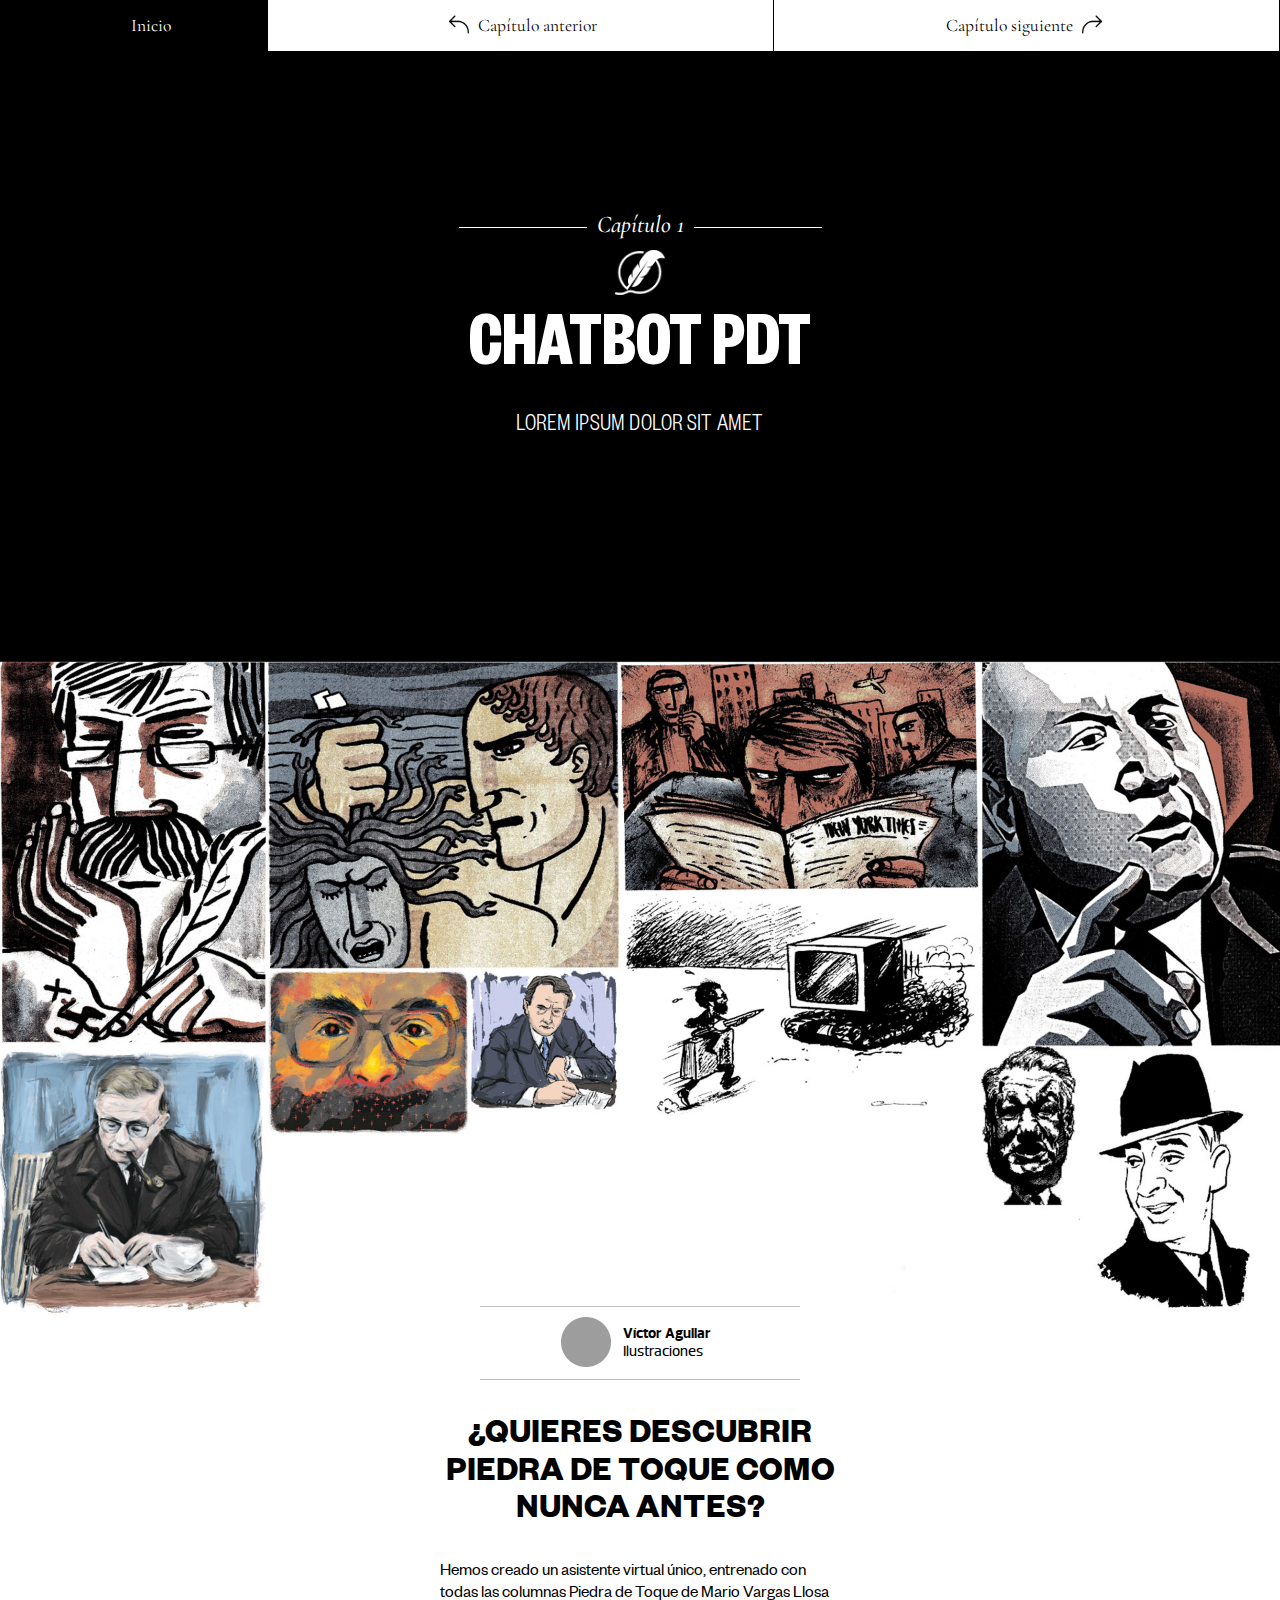
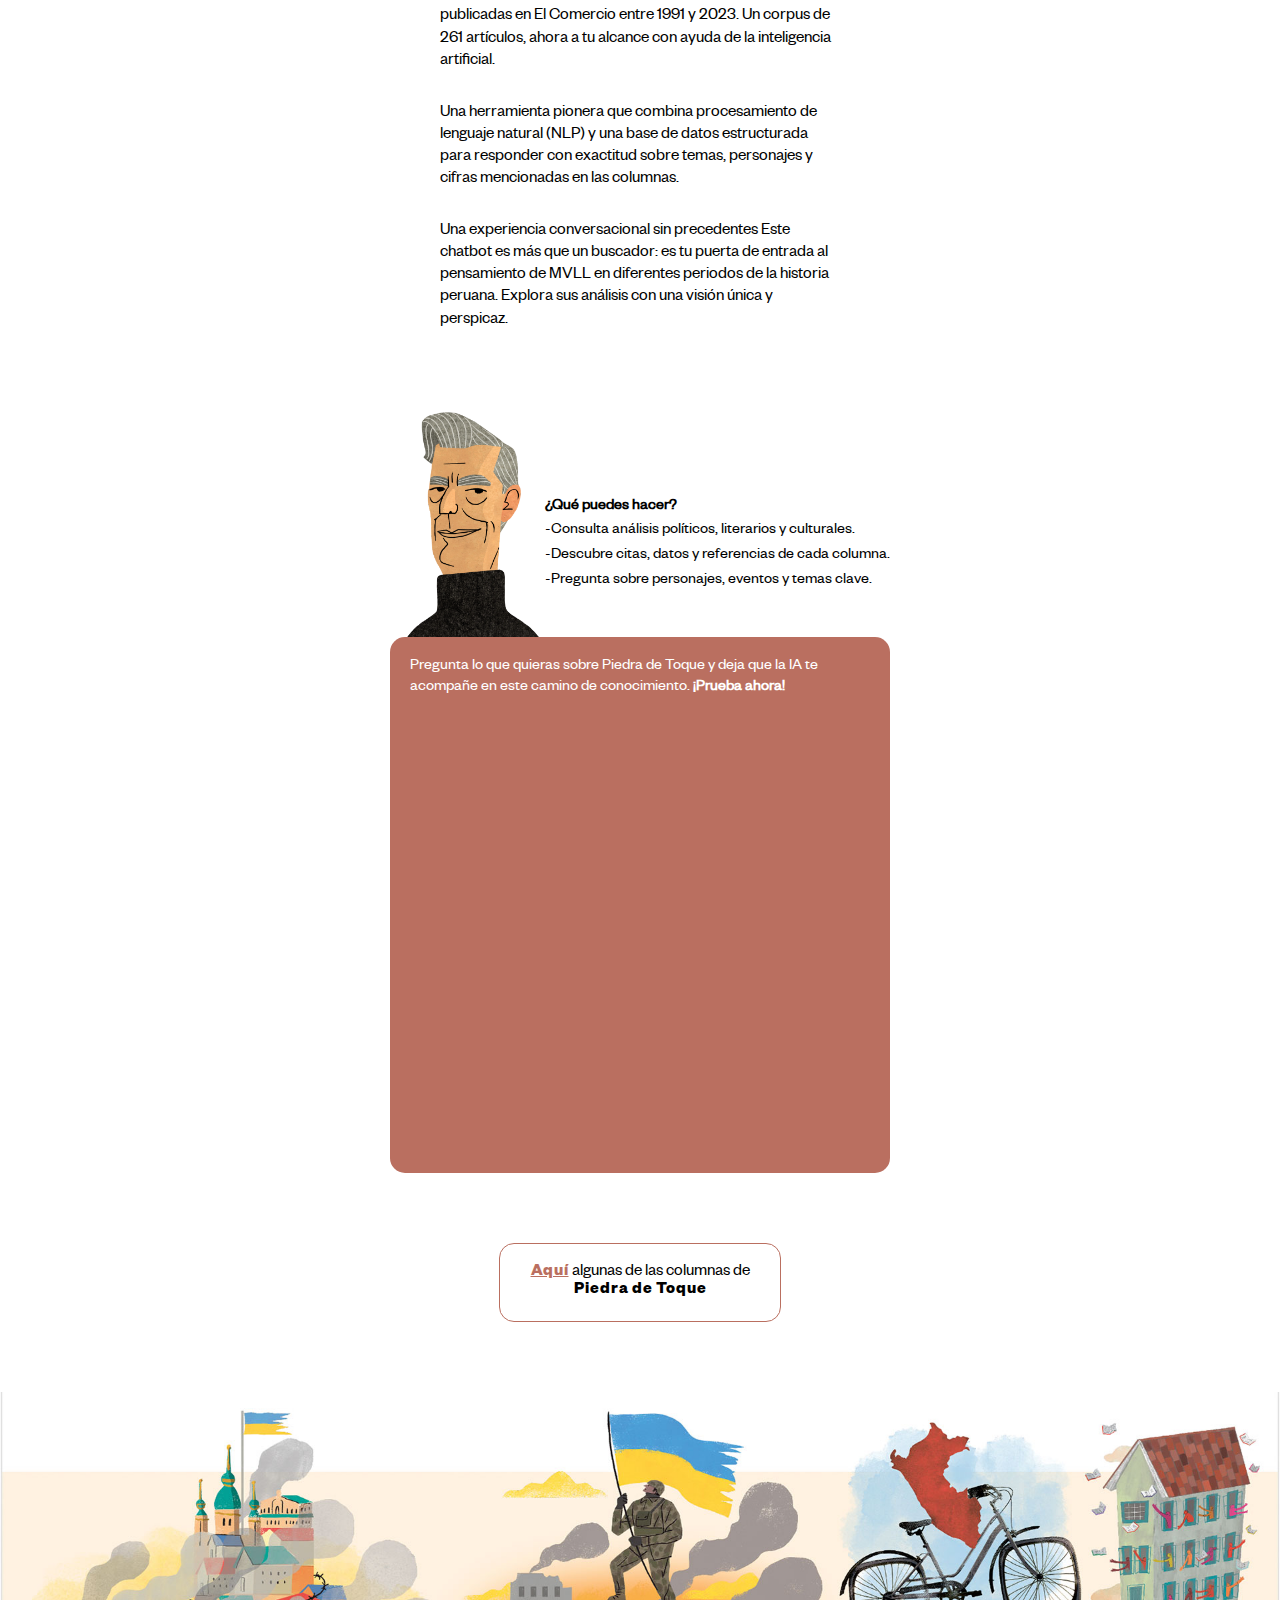
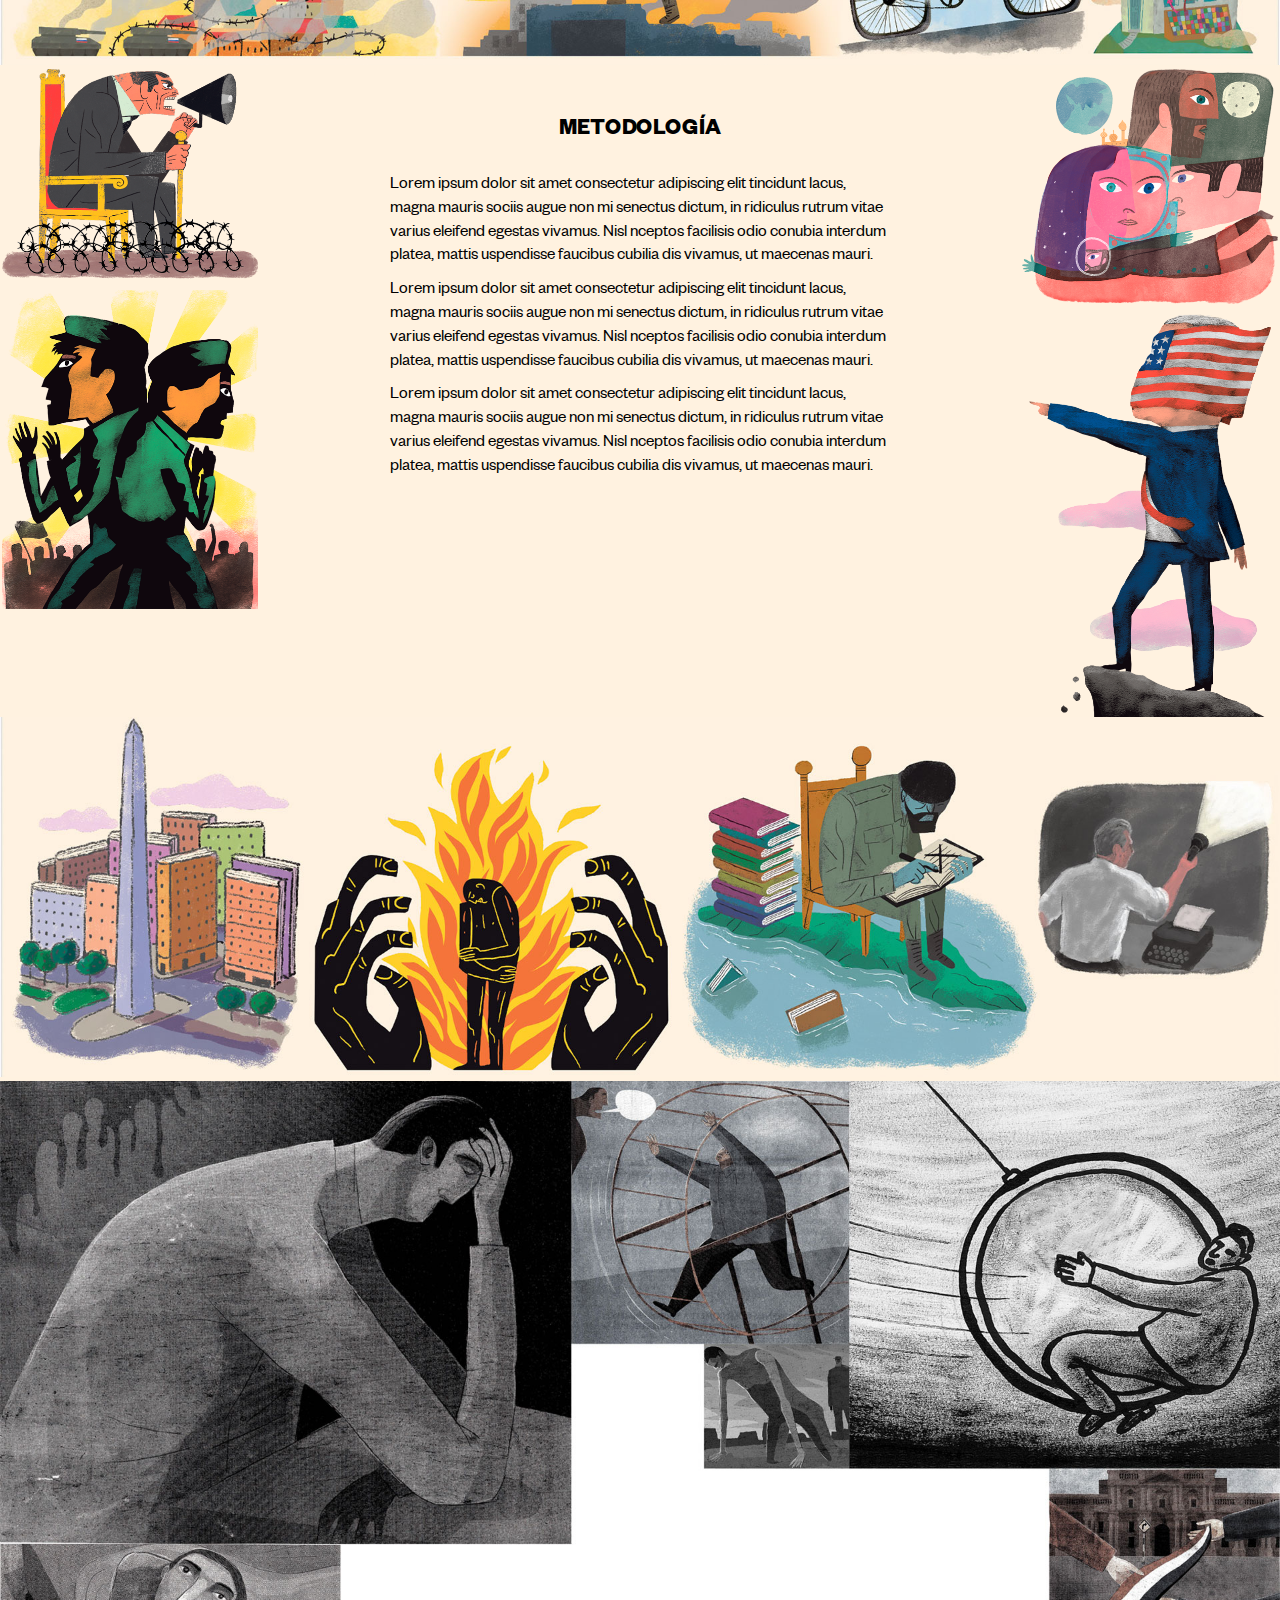
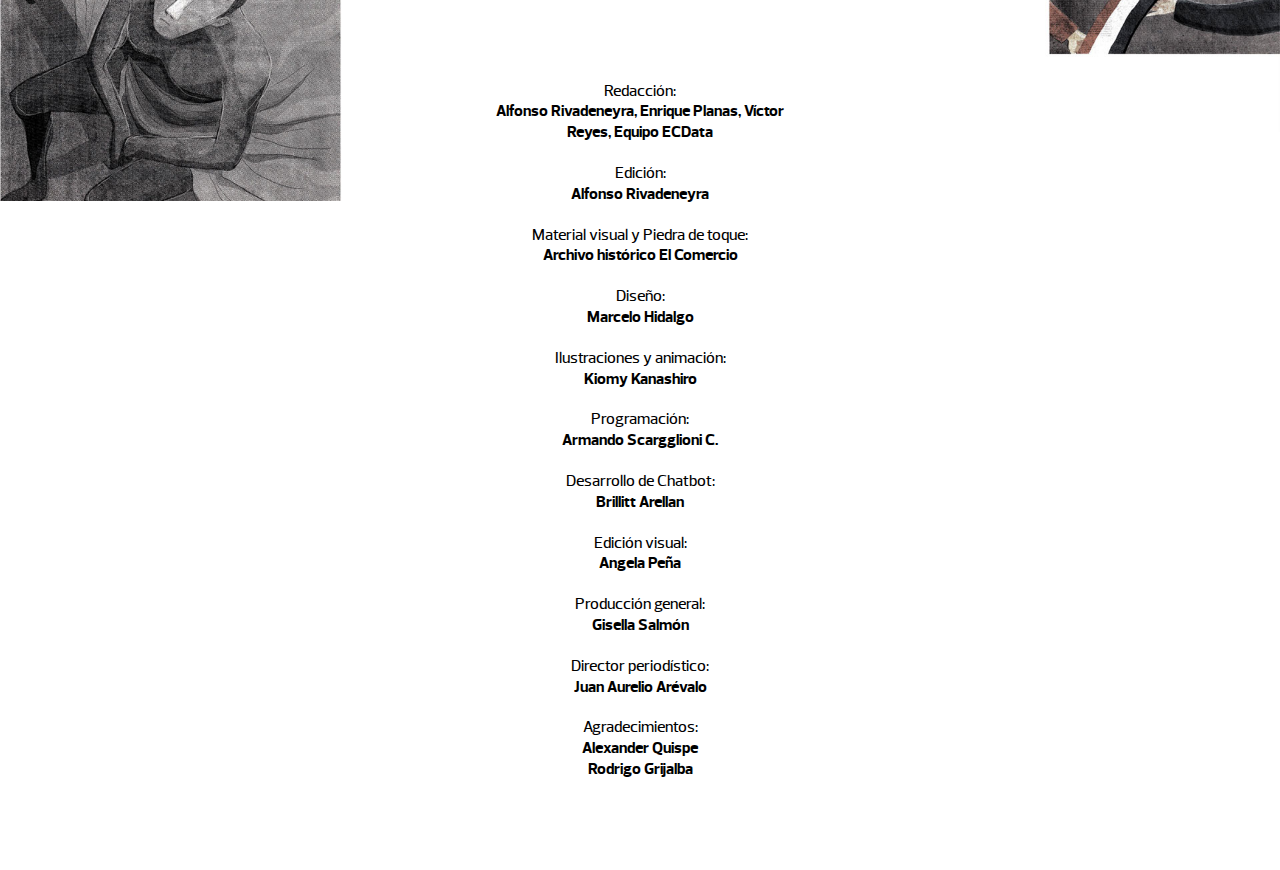
==== capitulo-1/index.html @ ce6e58ba "pdt" ====
<!DOCTYPE html>
<html lang="en">
<head>
    <meta charset="UTF-8">
    <meta name="viewport" content="width=device-width, initial-scale=1.0">
    <title>MVLL</title>

    <link rel="stylesheet" href="../css/style.css?v2">
    <link rel="preconnect" href="https://fonts.googleapis.com">
    <link rel="preconnect" href="https://fonts.gstatic.com" crossorigin>
    <link href="https://fonts.googleapis.com/css2?family=Cormorant+Garamond:ital,wght@0,300;0,400;0,500;0,600;0,700;1,300;1,400;1,500;1,600;1,700&display=swap" rel="stylesheet">

 
</head>
<body id="capitulo">

    <nav class="menu">
        <div class="menu-button inicio">
            <a href="../menu/index.html">
                <img src="../img/flecha-izq.png" alt="" width="100%">
                Inicio
            </a>            
        </div>
        <div class="menu-button capitulo anterior">
            <a href="#">
                <img src="../img/flecha-izq.png" alt="" width="100%">
                Capítulo anterior
            </a>  
        </div>
        <div class="menu-button capitulo siguiente">
            <a href="../capitulo-2/index.html">               
                Capítulo siguiente
                <img src="../img/flecha-der.png" alt="" width="100%">
            </a>
        </div>
    </nav>

    <div class="header-interior header-interior-capitulo-1">
        <h5>Capítulo 1</h5>
        <img src="../img/icon-pdt.png" alt="" width="100%">
        <h1>chatbot pdt</h1>
        <h3>LOREM IPSUM DOLOR SIT AMET</h3>
    </div>

    <div class="box-main-pdt">
        <div class="bg-pdt-1"></div>

        <div class="box-main-autor">
            <span class="separador-autor"></span>
            <div class="box-autor">
                <img src="../img/bg-autor.png" alt="" width="100%">
                <div class="info-autor">
                    <h5>Víctor Aguilar</h5>
                    <h6>Ilustraciones</h6>
                </div>
            </div>
            <span class="separador-autor"></span>
        </div>

        <h4>¿Quieres descubrir piedra de toque como nunca antes?</h4>

        <p class="bajada-pdt">
            Hemos creado un asistente virtual único, entrenado con todas las columnas Piedra de Toque de Mario Vargas Llosa publicadas en El Comercio entre 1991 y 2023. Un corpus de 261 artículos, ahora a tu alcance con ayuda de la inteligencia artificial.
        </p>
        <p class="bajada-pdt">
            Una herramienta pionera que combina procesamiento de lenguaje natural (NLP) y una base de datos estructurada para responder con exactitud sobre temas, personajes y cifras mencionadas en las columnas.
        </p>
        <p class="bajada-pdt">
            Una experiencia conversacional sin precedentes Este chatbot es más que un buscador: es tu puerta de entrada al pensamiento de MVLL en diferentes periodos de la historia peruana. Explora sus análisis con una visión única y perspicaz.
        </p>

        <div class="main-chat">
            <div class="header-chat">
                <img src="../img/bg-header-chat.png" alt="" width="100%">
                <div class="box-indicaciones-chat">
                    <p>¿Qué puedes hacer?</p>
                    <p>-Consulta análisis políticos, literarios y culturales. </p>
                    <p>-Descubre citas, datos y referencias de cada columna. </p>
                    <p>-Pregunta sobre personajes, eventos y temas clave.</p>
                </div>
            </div>
            <div class="body-chat">
                <p>Pregunta lo que quieras sobre Piedra de Toque y deja que la IA te acompañe en este camino de conocimiento. <b>¡Prueba ahora!</b></p>
                <iframe src="https://bri226-chatbot-mvll-streamlit-app-0fft04.streamlit.app//?embed=true" height="450" width="100%"></iframe>
            </div>
        </div>

        <p class="link-columnas">
            <a href="https://elcomercio.pe/opinion/piedra-de-toque/" target="_blank">Aquí</a> algunas de las columnas de <span>Piedra de Toque</span>
        </p>

        <div class="box-metodologia">
            <img src="../img/bg-pdt-2.jpg" alt="" width="100%">
            <img src="../img/bg-pdt-3.png" alt="" width="100%" class="bg-pdt-3">
            <div class="info-metodologia">
                <h5>metodología</h5>
                <p>
                    Lorem ipsum dolor sit amet consectetur adipiscing elit tincidunt lacus, magna mauris sociis augue non mi senectus dictum, in ridiculus rutrum vitae varius eleifend egestas vivamus. Nisl nceptos facilisis odio conubia interdum platea, mattis uspendisse faucibus cubilia dis vivamus, ut maecenas mauri. 
                </p>
                <p>
                    Lorem ipsum dolor sit amet consectetur adipiscing elit tincidunt lacus, magna mauris sociis augue non mi senectus dictum, in ridiculus rutrum vitae varius eleifend egestas vivamus. Nisl nceptos facilisis odio conubia interdum platea, mattis uspendisse faucibus cubilia dis vivamus, ut maecenas mauri.
                </p>
                <p>
                    Lorem ipsum dolor sit amet consectetur adipiscing elit tincidunt lacus, magna mauris sociis augue non mi senectus dictum, in ridiculus rutrum vitae varius eleifend egestas vivamus. Nisl nceptos facilisis odio conubia interdum platea, mattis uspendisse faucibus cubilia dis vivamus, ut maecenas mauri.
                </p>
            </div>
            <img src="../img/bg-pdt-4.png" alt="" width="100%" class="bg-pdt-4">
            <img src="../img/bg-pdt-5.jpg" alt="" width="100%">
        </div>
        <img src="../img/bg-pdt-6.jpg" alt="" width="100%">

    </div>

    <div class="box-footer footer-pdt">
        <img src="https://nuevasnarrativasec.github.io/edificio-comercio-centenario/img/logo-comercio.png" alt="" width="100%">
        <ul>
            <li>
                <p>
                    <span>Redacción:</span>
                    Alfonso Rivadeneyra, Enrique Planas, Víctor Reyes, Equipo ECData
                </p>
            </li>
            <li>
                <p>
                    <span>Edición:</span>
                    Alfonso Rivadeneyra
                </p>
            </li>
            <li>
                <p>
                    <span>Material visual y Piedra de toque:</span>
                    Archivo histórico El Comercio
                </p>
            </li>
            <li>
                <p>
                    <span>Diseño:</span>
                    Marcelo Hidalgo
                </p>
            </li>
            <li>
                <p>
                    <span>Ilustraciones y animación:</span>
                    Kiomy Kanashiro
                </p>
            </li>
            <li>
                <p>
                    <span>Programación:</span>
                    Armando Scargglioni C.
                </p>
            </li>
            <li>
                <p>
                    <span>Desarrollo de Chatbot:</span>
                    Brillitt Arellan
                </p>
            </li>
            <li>
                <p>
                    <span>Edición visual:</span>
                    Angela Peña
                </p>
            </li>
            <li>
                <p>
                    <span>Producción general:</span>
                    Gisella Salmón
                </p>
            </li>
            <li>
                <p>
                    <span>Director periodístico:</span>
                    Juan Aurelio Arévalo
                </p>
            </li>
            <li>
                <p>
                    <span>Agradecimientos:</span>
                    Alexander Quispe
                    <br>
                    Rodrigo Grijalba
                </p>
            </li>
        </ul>
    </div>

    <!--
    <div class="main-timeline">
        <div class="timeline">
            <ul>
                <li>
                    <div class="right_content">
                        <h2>1956</h2>
                        <img src="../img/bg-timeline.jpg" alt="" width="100%">
                        <h3>Nombre del artículo publicado</h3>
                        <p>
                            Lorem ipsum dolor sit amet, consectetur adipiscing elit, sed do eiusmod tempor incididunt ut labore et dolore magna aliqua. Ut enim ad minim veniam, quis nostrud exercitation ullamco laboris nisi ut aliquip ex ea commodo consequat. Duis aute irure dolor in reprehenderit in voluptate velit esse cillum dolore eu fugiat nulla pariatur. Excepteur sint occaecat cupidatat non proident, sunt in culpa qui officia deserunt mollit anim id est laborum.
                        </p>
                    </div>
                </li>
                <li>
                    <div class="right_content">
                        <h2>1956</h2>
                        <img src="../img/bg-timeline.jpg" alt="" width="100%">
                        <h3>Nombre del artículo publicado</h3>
                        <p>
                            Lorem ipsum dolor sit amet, consectetur adipiscing elit, sed do eiusmod tempor incididunt ut labore et dolore magna aliqua. Ut enim ad minim veniam, quis nostrud exercitation ullamco laboris nisi ut aliquip ex ea commodo consequat. Duis aute irure dolor in reprehenderit in voluptate velit esse cillum dolore eu fugiat nulla pariatur. Excepteur sint occaecat cupidatat non proident, sunt in culpa qui officia deserunt mollit anim id est laborum.
                        </p>
                    </div>
                </li>
                <li>
                    <div class="right_content">
                        <h2>1956</h2>
                        <img src="../img/bg-timeline.jpg" alt="" width="100%">
                        <h3>Nombre del artículo publicado</h3>
                        <p>
                            Lorem ipsum dolor sit amet, consectetur adipiscing elit, sed do eiusmod tempor incididunt ut labore et dolore magna aliqua. Ut enim ad minim veniam, quis nostrud exercitation ullamco laboris nisi ut aliquip ex ea commodo consequat. Duis aute irure dolor in reprehenderit in voluptate velit esse cillum dolore eu fugiat nulla pariatur. Excepteur sint occaecat cupidatat non proident, sunt in culpa qui officia deserunt mollit anim id est laborum.
                        </p>
                    </div>
                </li>
                <li>
                    <div class="right_content">
                        <h2>1956</h2>
                        <img src="../img/bg-timeline.jpg" alt="" width="100%">
                        <h3>Nombre del artículo publicado</h3>
                        <p>
                            Lorem ipsum dolor sit amet, consectetur adipiscing elit, sed do eiusmod tempor incididunt ut labore et dolore magna aliqua. Ut enim ad minim veniam, quis nostrud exercitation ullamco laboris nisi ut aliquip ex ea commodo consequat. Duis aute irure dolor in reprehenderit in voluptate velit esse cillum dolore eu fugiat nulla pariatur. Excepteur sint occaecat cupidatat non proident, sunt in culpa qui officia deserunt mollit anim id est laborum.
                        </p>
                    </div>
                </li>
                <li>
                    <div class="right_content">
                        <h2>1956</h2>
                        <img src="../img/bg-timeline.jpg" alt="" width="100%">
                        <h3>Nombre del artículo publicado</h3>
                        <p>
                            Lorem ipsum dolor sit amet, consectetur adipiscing elit, sed do eiusmod tempor incididunt ut labore et dolore magna aliqua. Ut enim ad minim veniam, quis nostrud exercitation ullamco laboris nisi ut aliquip ex ea commodo consequat. Duis aute irure dolor in reprehenderit in voluptate velit esse cillum dolore eu fugiat nulla pariatur. Excepteur sint occaecat cupidatat non proident, sunt in culpa qui officia deserunt mollit anim id est laborum.
                        </p>
                    </div>
                </li>
                <li>
                    <div class="right_content">
                        <h2>1956</h2>
                        <img src="../img/bg-timeline.jpg" alt="" width="100%">
                        <h3>Nombre del artículo publicado</h3>
                        <p>
                            Lorem ipsum dolor sit amet, consectetur adipiscing elit, sed do eiusmod tempor incididunt ut labore et dolore magna aliqua. Ut enim ad minim veniam, quis nostrud exercitation ullamco laboris nisi ut aliquip ex ea commodo consequat. Duis aute irure dolor in reprehenderit in voluptate velit esse cillum dolore eu fugiat nulla pariatur. Excepteur sint occaecat cupidatat non proident, sunt in culpa qui officia deserunt mollit anim id est laborum.
                        </p>
                    </div>
                </li> 
              <div style="clear:both;"></div>
            </ul>
        </div>
    </div>
    -->

    <script>        
        document.querySelector('.inicio').addEventListener('click', function() {            
            document.getElementById('menu').classList.remove('height');
            
            document.getElementById('main-content').classList.remove('fade-out-home');
            
            const mainIndicacion = document.querySelector('.main-indicacion');
            if (mainIndicacion) {
                mainIndicacion.style.display = 'none';
            }
        });
    </script>

</body>
</html>
---- css/style.css ----
@font-face {
    font-family: 'founders_groteskregular';
    src: url('../fonts/foundersgrotesk-regular-webfont.woff2') format('woff2'),
         url('../fonts/foundersgrotesk-regular-webfont.woff') format('woff');
}
@font-face {
    font-family: 'founders_groteskmedium';
    src: url('../fonts/foundersgrotesk-medium-webfont.woff2') format('woff2'),
         url('../fonts/foundersgrotesk-medium-webfont.woff') format('woff');
}
@font-face {
    font-family: 'Founders Grotesk';
    src: url('../fonts/FoundersGrotesk-Bold.woff2') format('woff2'),
        url('../fonts/FoundersGrotesk-Bold.woff') format('woff');
    font-weight: bold;
    font-style: normal;
    font-display: swap;
}
@font-face {
    font-family: 'Founders Grotesk X-Condensed';
    src: url('../fonts/FoundersGroteskXCond-Bold.woff2') format('woff2'),
         url('../fonts/FoundersGroteskXCond-Bold.woff') format('woff');
    font-weight: bold;            
}
@font-face {
    font-family: 'Founders Grotesk Condensed';
    src: url('../fonts/FoundersGroteskCond-Lt.woff2') format('woff2'),
        url('../fonts/FoundersGroteskCond-Lt.woff') format('woff');
    font-weight: 300;
}

@font-face {
    font-family: 'prelomedium';
    src: url('../fonts/Prelo-Medium-webfont.woff2') format('woff2'),
         url('../fonts/Prelo-Medium-webfont.woff') format('woff');
}

@font-face {
    font-family: 'prelobold'; 
    src: url('../fonts/Prelo-Bold-webfont.woff2') format('woff2'),
         url('../fonts/Prelo-Bold-webfont.woff') format('woff');
}

.clear{
    clear: both;
}

body, html {    
    margin: 0;
    padding: 0;    
    /* height: 400vh; */
    font-style: normal;
    font-display: swap;
    -webkit-font-smoothing:antialiased;
    -moz-osx-font-smoothing: grayscale;
}
    #intro{
        background-color: #000;
    }
    #menu{
        overflow-x: hidden;
        height: 400vh; 
    }
    #capitulo{
        height: auto;
        /*overflow-y: hidden;*/
    }
.main-intro{
    /*height: 100%;*/
    opacity: 1;     
    z-index: 1000;
    transition: opacity 1s ease-out;
}
    .box-pantalla-inicio{
        background: #000;
        background-size: cover;
        height: 100vh;       
        position: relative;              
        width: 100%;  
    }
        .box-pantalla-inicio h1{
            color: #fff;
            font: 90px / 1.2 'Founders Grotesk X-Condensed';
            left: 50%;
            text-align: center;
            text-transform: uppercase;
            transform: translate(-50%, -50%);                
            position: absolute;
            top: 50%;
        }
            .box-pantalla-inicio h1 span{
                display: block;
                font-family: "Cormorant Garamond", serif;
                font-size: 35px;
                font-style: italic;
                font-weight: 500;
                text-transform: none;
            }
        .box-pantalla-inicio img{
            bottom: 20px;
            cursor: pointer;
            left: 50%;
            margin-left: -50px;
            max-width: 70px;
            position: absolute;
        }
    .box-texto-intro{

    }
        .box-texto-intro p{
            color: #fff;
            font: 24px / 1.5 "Cormorant Garamond", serif;
            font-weight: 400;
            font-style: italic;
            margin: 0 auto 40px;
            max-width: 460px;      
        }
        .box-texto-intro a {
            background-color: #fff;
            border: 1px solid #fff;
            border-radius: 5px;
            box-sizing: border-box;
            color: #000;
            display: block;
            font: 24px / 1.4 'Founders Grotesk X-Condensed';
            letter-spacing: 0.5px;
            margin: 60px auto 40px;
            max-width: 250px;
            padding: 10px 20px 0 20px;
            text-align: center;
            text-decoration: none;
            text-transform: uppercase;
        }
        .box-texto-intro p.capitular::first-letter,
        p.interior-capitular::first-letter {
            font-size: 125px;
            float: left;
            line-height: 105px;
            margin-right: 0.1em;
        }
            p.interior-capitular::first-letter{
                font-size: 71px;                
                line-height: 70px;
            }

#spiral-container {
    width: 100%;
    height: 100vh;
    position: fixed;
    top: 0;
    left: 0;
}
    .image-title {
        position: fixed;
        top: 80%;
        left: 50%;
        transform: translateX(-50%);
        font-size: 24px;
        font-family: Arial, sans-serif;
        color: #000;
        opacity: 0;
        transition: opacity 0.3s ease;
    }
    .fixed-image {
        position: fixed;
        top: 30%;
        left: 50%;
        transform: translate(-50%, -50%);
        width: 300px;
        height: 300px;
        background-image: url('./img/bg-centro.png');
        background-size: cover;
        z-index: 1; 
    }

.main-indicacion{
    background-color: rgba(255, 255, 255, 0.9);
    height: 100%;
    opacity: 1;            
    position: fixed;
    width: 100%;
    z-index: 10;
    transition: opacity 1s ease;
}
    .box-ctn-indicacion{
        left: 50%;
        position: absolute;
        transform: translate(-50%, -50%);
        top: 50%;
    }
        .box-ctn-indicacion img{
            display: block;
            margin: 0 auto;
            max-width: 20px;
        }
        .box-ctn-indicacion p{
            color: rgb(59, 59, 59);
            font: 17px/1.2 arial;
            margin: 10px auto;
            max-width: 200px;
            text-align: center;
        }
    .main-indicacion.fade-out {
        opacity: 0;
        pointer-events: none; 
    }
#indicacion-desktop{
    display: block;
}
#indicacion-movil{
    display: none;
}
    #indicacion-movil img{
        max-width: 30px;
    }
#image-title {
    opacity: 0; 
    transition: opacity 0.5s ease;             
}

.box-titular-interior{
    position: fixed;
    top: 10px;
    width: 100%;
    z-index: 10;
}
    .box-titular-interior h4{
        color: #000;
        font: 40px / 0.7 'Founders Grotesk X-Condensed';
        letter-spacing: 1px;
        margin: 0 auto;
        text-align: center;
        text-transform: uppercase;
    }
    .box-titular-interior h4 span {
            display: block;
            font-family: "Cormorant Garamond", serif;
            font-size: 27px;
            font-style: italic;
            font-weight: 500;
            letter-spacing: -1px;
            line-height: 50px;
            text-transform: none;
        }

.menu {
    background-color: #333;
    display: flex;
    position: relative;
    width: 100%;    
    z-index: 10;
}      
    .menu-button {
        color: white;
        cursor: pointer;
        font-size: 1em;
        padding: 15px;        
        text-align: center;        
        
        transition: background-color 0.3s;
    }      
        .menu-button a{
            font: 1.1rem/1.2 "Cormorant Garamond", serif;
            text-decoration: none;
        }  
            .menu-button a img{
                display: inline-block;
                margin: 0 5px;
                max-width: 20px;
                vertical-align: top;
            }
        .inicio {
            background-color: #000;
            flex: 1;            
        }
            .inicio a{
                color: #fff;
            }
        .capitulo {
            background-color: #fff;
            border-right: 1px solid #000;
            color: #000;
            flex: 2;            
        }  
            .capitulo a{
                color: #000;
            }
            .menu-button:hover {
                /*background-color: #000;*/
                color: #fff;
            }
.header-interior{
    background-color: #000;
    color: #fff;
    padding: 40px 0 60px;
    text-align: center;
}
    .header-interior-capitulo-1{
        background-color: #000;
        height: 50vh;
    }
        .header-interior-capitulo-1{
            padding-bottom: 0;
            padding-top: 160px;    
        }
    .header-interior-capitulo-2{
        background-color: #C79421;
    }
    .header-interior-capitulo-3{
        background-color: #98612B;
    }
    .header-interior-capitulo-4{
        background-color: #98832B;
    }
    .header-interior-capitulo-5{
        background-color: #98402B;
    }
        .header-interior-capitulo-2 p{
            color: #000;
        }
    .header-interior-capitulo-7{
        background-color: #34725F;
        height: 50vh;
    }
        .header-interior-capitulo-7.header-interior h1{
            padding-top: 100px;
        }
    .header-interior-capitulo-8{
        height: 50vh;
        overflow: hidden;
        position: relative;
    }
        #capitulo .header-interior-capitulo-8 h1{
            max-width: 420px;
            position: relative;
            z-index: 2;
        }
        #capitulo .header-interior-capitulo-8 h3{
            max-width: 550px;
            position: relative;
            z-index: 2;
        }
        #capitulo .header-interior-capitulo-8 h5{
            z-index: 2;
        }
        .header-interior-capitulo-8 img{
            display: block;
            margin: 80px auto 0;
            max-width: 70px;
            position: relative;
            z-index: 2;
        }
        #videoBG{            
            height: 100%;
            left: 0;
            object-fit: cover;
            object-position: top;
            position: absolute;
            top: 0;
            width: 100vw;
            
        }
    .header-interior-capitulo-9{
        background-color: #613472;
        height: 50vh;
    }
        #capitulo .header-interior-capitulo-9 h1{
            margin-top: 100px;
            max-width: 500px;
        }
    .header-interior h3{
        font: 1.5rem/1.2 'Founders Grotesk Condensed';
        max-width: 450px;
        text-align: center;
        margin: 0 auto;
    }
    .header-interior h5{
        font: 1.5rem/1.2 "Cormorant Garamond", serif;
        text-align: center;
        font-style: italic;
        font-weight: 500;   
        margin: 0 auto;
        position: relative;
    }
        .header-interior h5::before,
        .header-interior h5::after{
            background-color: #fff;
            content: '';
            display: inline-block;
            height: 1px;
            margin: 0 10px;
            vertical-align: middle;
            width: 10%;            
        }
    .header-interior h1{    
        font: 5rem/0.8 'Founders Grotesk X-Condensed';
        margin: 3vh auto;
        max-width: 650px;
        text-align: center;
        text-transform: uppercase;
    }
    .header-interior p{
        display: inline-block;
        font: 1.2rem/1.3 "Cormorant Garamond", serif;
        font-style: italic;
        margin: 0 auto;
        max-width: 340px;
        text-align: left;
        vertical-align: top;
    }
        p.interior-capitular{
            
        }
    span.separador{
        background-color: #fff;
        display: inline-block;
        height: 250px;
        margin: 0 20px;
        vertical-align: top;
        width: 1px;
    }
    .header-interior img{
        display: block;
        margin: 10px auto;
        max-width: 50px;
    }


.timeline{
    box-sizing: border-box;
    padding:50px 0;
    position:relative;
    margin: 50px auto;
    max-width: 800px;    
}
    .timeline:before {
        background:#000;
        content: '';
        position:absolute;
        height:100%;
        left:50%;        
        top:-20px;        
        width:2px;
        z-index:1;
    }   
    .timeline ul{
        margin:0;
        padding:0 ;
    }  
        .timeline ul li{
            box-sizing: border-box; 
            line-height: normal;
            list-style: none;     
            
            position: relative;
            width: 50%;            
        }  
        .timeline ul li .right_content h2{
            color:#000;
            font: 6rem/1 "Cormorant Garamond", serif;
            font-style: italic;
            margin: 0 auto;
            padding:0px 2px 18px 0px;
        }
        .timeline ul li .right_content h3{
            font: 1.6rem/1 "Cormorant Garamond", serif;
            font-style: italic;
            font-weight: 700;
            margin: 0 auto;
        }
        .timeline ul li .right_content p{
            font: 16px/1.3 'founders_groteskregular';
        }
        .timeline ul li .right_content img{
            margin: 10px auto;
        }
        .timeline ul li:nth-child(odd){
            border-top: 1px solid #000;
            clear: both;
            float: left;
            padding: 30px 50px 40px 0;
            text-align: left;            
        }  
        .timeline ul li:nth-child(even){
            clear: both;
            border-top: 1px solid #000;
            float: right;
            margin-top: -400px;
            padding: 30px 0 40px 50px;
            text-align:left;            
        }
  
  .left_content{
    padding-bottom:20px;
  }
  
    .timeline ul li:nth-child(odd):before{
        content: '';
        position:absolute;
        width:10px;
        height:10px;
        background:#000;
        border-radius:50%;
        right: -6px;
        top: -5px;
        z-index:1;
    }  
    .timeline ul li:nth-child(even):before{
        content: '';
        position:absolute;
        width:10px;
        height:10px;
        background:#000;
        border-radius:50%;
        left: -4px;
        top: -5px;
    }  
    .timeline ul li:nth-child(odd) .left_content{
        position:absolute;
        top:12px;
        right:-165px;
        margin:0;
        padding:8px 16px;    
        color:#fff;
        box-shadow:0 0 0 3px rgba(59,112,239,0.3);
        border-radius:18px;
        
    }    
    .timeline ul li:nth-child(even) .left_content{
        position:absolute;
        top:12px;
        left:-165px;
        margin:0;
        padding:8px 16px;
        
        color:#fff;
        box-shadow:0 0 0 3px rgba(59,112,239,0.3);
        border-radius:18px;
        
    }
.box-obra{
    box-sizing: border-box;
    margin: 50px auto 80px;
    max-width: 900px;
}
    .box-portada{
        display: inline-block;
        max-width: 400px;
        vertical-align: top;
    }
        .box-portada h4{
            display: inline-block;
            font: 1.8rem/1 "Cormorant Garamond", serif;
            font-style: italic;
            font-weight: 700;
            margin: 0 auto;
            max-width: 150px;
            vertical-align: top;
        }
        .box-portada img{
            box-shadow: 2px 2px 20px #555555;
            display: inline-block;
            margin: 0 0 0 40px;
            max-width: 200px;
            vertical-align: top;
        }
    .box-info-obra{
        border-top: 1px solid #000;
        display: inline-block;
        max-width: 460px;
        padding: 20px 0 0 40px;
        vertical-align: top;        
    }
        .box-info-obra p{
            display: inline-block;
            font: 15px/1.4'founders_groteskregular';
            margin: 0 10px;
            max-width: 45%;
            vertical-align: top;
        }
        .box-info-obra h6{
            font: 1.8rem/1.3 "Cormorant Garamond", serif;
            font-weight: 300;
            font-style: italic;
            margin: 20px auto;
            max-width: 400px;
            text-align: center;
        }
        .box-info-obra a {
            border: 1px solid #000;
            color: #000;
            display: block;
            font: 1.2rem / 40px 'Founders Grotesk X-Condensed';
            height: 35px;
            margin: 10px auto;
            max-width: 120px;
            text-align: center;
            text-decoration: none;
            text-transform: uppercase;
            padding: 5px 10px;
            
        }
    .box-obra-derecha{
        position: relative;
    }
        .box-obra-derecha .box-info-obra{
            padding: 20px 40px 0 0;
        }
        .box-obra-derecha .box-portada img{
            margin: 0 40px 0 0;
        }
.box-separador{
    border-bottom: 1px solid #cfb66e;
    border-top: 1px solid #cfb66e;
    margin: 80px auto;
    padding: 40px 0;
    text-align: center;
}
    .box-separador h3{
        font: 2rem/1.4 "Cormorant Garamond", serif;
        font-weight: 300;
        font-style: italic;
        margin: 0 auto;
        max-width: 550px;
    }

.box-main-galeria,
.box-main-personajes{
    margin: 80px auto 0;
    max-width: 1024px;
    text-align: center;
}
    .box-foto{
        display: inline-block;
        vertical-align: top;
    }
        .box-foto p{
            font: 15px/1.4 'founders_groteskregular';
            margin: 5px auto;
            text-align: left;
        }
    .box-doble{
        display: inline-block;
        margin: 0 30px 30px;
        max-width: 320px;
        text-align: left;
        vertical-align: top;
    }
    #foto-1{
        margin-bottom: 30px;
        max-width: 600px;
    }
    #foto-2{
        max-width: 500px;
    }
    #foto-3{
        margin-bottom: 30px;
        max-width: 250px;
    }
    #foto-5{
        display: inline-block;
        margin-bottom: 30px;
        max-width: 410px;
        vertical-align: top;
    }
    #foto-6{
        display: inline-block;
        margin: 0 30px 30px;
        max-width: 400px;
        vertical-align: top;
    }
    #foto-7{
        display: inline-block;
        margin: -150px 30px 30px 0;
        max-width: 330px;
        vertical-align: top;
    }
    #foto-8{
        display: inline-block;
        margin: 0 30px 30px;
        max-width: 450px;
        vertical-align: top;
    }
.box-personaje{
    margin: 0 auto 20px;
}
    .box-personaje img{
        display: inline-block;
        max-width: 290px;
        vertical-align: top;
    }
    .box-texto-personaje{
        display: inline-block;
        max-width: 420px;
        text-align: left;
        vertical-align: top;
    }
        .box-texto-personaje h6,
        .box-ilustracion-personaje h6{
            color: #98832B;
            font: 1.8rem / 1.3 "Cormorant Garamond", serif;
            font-style: italic;
            margin: 0 auto;
            text-align: left;
        }
        .box-texto-personaje h5{
            color: #98832B;
            font: 32px/1.3 'founders_groteskmedium';
            margin: 10px auto;
        }
            .box-texto-personaje h5 span{
                color: #000;
                display: block;
                font: 1.7rem/1.1 "Cormorant Garamond", serif;
                font-weight: 700;
                font-style: italic;
            }
        .box-texto-personaje p{
            font: 17px/1.4 'founders_groteskregular';
        }
    .box-ilustracion-personaje{
        display: inline-block;
        margin: 0 20px;
        max-width: 410px;
        vertical-align: top;
    }
    #personaje-1{
        max-width: 900px;
    }
        #personaje-1 img,
        #personaje-6 img{
            margin: 0 30px;       
        }
    #personaje-2{

    }
        #personaje-2 img{
            margin: 0 auto 20px;       
            max-width: 100px;
        }        
        #personaje-7 img{
            margin: 0 auto 20px;       
            max-width: 400px;
        }
    #personaje-3{

    }
        #personaje-3 img{
            display: block;
            margin: 0 auto 20px;       
            max-width: 200px;
        }       
        #personaje-8 img{
            display: block;
            margin: 0 auto 20px;       
            max-width: 550px;
        }
        #personaje-3 .box-texto-personaje,
        #personaje-8 .box-texto-personaje{
            max-width: 420px;
        }
    #personaje-4,
    #personaje-5,
    #personaje-9,
    #personaje-10{
        display: inline-block;
        margin: 0 40px;
        max-width: 350px;        
        vertical-align: top;  
    }
        #personaje-4 img{
            display: block;
            margin: 0 auto 20px;       
            max-width: 200px;
        }
        #personaje-5 img{
            display: block;
            margin: 0 auto 20px;       
            max-width: 120px;
        }
        #personaje-6 img{
            display: inline-block;
            margin: 0 40px 20px;       
            max-width: 130px;
        }
        #personaje-7 img{
            display: block;
            margin: 0 auto 20px;
            max-width: 195px;
        }
        #personaje-8 img{
            display: inline-block;
            margin: 0 40px 20px;
            max-width: 135px;
        }
        #personaje-9 img{
            display: block;
            margin: 0 auto 20px; 
            max-width: 135px;
        }  
        #personaje-10 img{
            display: block;
            margin: 0 auto 20px;       
            max-width: 140px;
        }
        #personaje-4 .box-texto-personaje,
        #personaje-5 .box-texto-personaje,
        #personaje-9 .box-texto-personaje,
        #personaje-10 .box-texto-personaje{
            max-width: 420px;
        }
    .separador-personaje{
        background-color: #000;
        height: 1px;
        margin: 40px auto;
        max-width: 500px;
    }
    .box-main-personajes .separador-vertical{
        display: inline-block;
        height: 500px;        
        vertical-align: top;
        width: 1px;
    }

.box-main-textos-largos{
    margin: 50px auto;
    max-width: 700px;
}
    .box-main-textos-largos p{
        font: 16px/1.4 'founders_groteskregular';
        margin: 0 auto 20px;
        max-width: 400px;
    }
        .box-main-textos-largos p b{
            font-family: 'founders_groteskmedium';
            font-weight: normal;
        }
    .box-main-textos-largos h3{
        color: #98832B;
        font: 1.8rem/1.1 "Cormorant Garamond", serif;
        font-style: italic;
        margin: 30px auto;
        max-width: 450px;
        text-align: center;
    }
    .box-foto-textos{
        margin: 60px auto 20px;
    }
        .box-foto-textos p{
            margin: 5px auto;
            max-width: 100%;
        }

h4.amigos{
    border-bottom: 1px solid #c2c2c2;
    border-top: 1px solid #c2c2c2;
    color: #33725F;
    font: 4rem/1.2 'Founders Grotesk X-Condensed';
    margin: 35px auto;
    max-width: 400px;
    padding: 25px 0 10px;
    text-align: center;
    text-transform: uppercase;
}
.box-amigo{

}
    .box-amigo img{
        display: block;
        margin: 0 auto;
        max-width: 60px;
    }
    .box-amigo h4{
        font: 2.1rem/1.2 "Cormorant Garamond", serif;
        margin: 10px auto 0;
        text-align: center;
        font-style: italic;
        font-weight: 800;
    }
    .box-amigo h5.cargo{
        color: #98832B;
        font: 1rem/1.2 'founders_groteskmedium';
        margin: 0 auto;
        text-align: center;
    }
    .box-parrafo{
        margin: 20px auto;
        max-width: 500px;
        text-align: center;
    }
        .box-parrafo p{
            display: inline-block;
            font: 0.9rem/1.3 'founders_groteskregular';
            margin: 10px;
            max-width: 220px;
            text-align: left;
            vertical-align: top;
        }
    .box-amigo h6{
        color: #33725F;
        font: 1.5rem/1.2 "Cormorant Garamond", serif;
        text-align: center;
        font-style: italic;
        font-weight: 300;
        margin: 10px auto;
        max-width: 300px;
    }
span.separador-amigo{
    background-color: #c2c2c2;
    display: block;
    height: 1px;
    margin: 50px auto;
    width: 60%;
}

.box-bajada-nobel{
    margin: 20px auto;
    max-width: 610px;    
}
    .box-bajada-nobel img{
        display: block;
        margin: 0 auto;
        max-width: 80px;
    }
    .box-bajada-nobel h3{
        font: 1.5rem / 1.2 "Cormorant Garamond", serif;
        text-align: center;
        font-style: italic;
    }
    .box-bajada-nobel h5{
        font: 1.5rem / 1.2 "Cormorant Garamond", serif;
        font-weight: 800;
        text-align: center;
        font-style: italic;
    }
    .box-bajada-nobel .separador-amigo{
        width: 90%;
    }
p.texto-nobel{
    font: 1rem/1.4 'founders_groteskregular';
    margin: 10px auto 20px;
    max-width: 400px;
}
.box-foto-nobel{
    
}
    .box-foto-nobel p{
        font: 1rem/1.4 'founders_groteskregular';
        margin: 5px auto;
    }
    .bg-foto-nobel-1{
        margin: 80px auto 40px;
        max-width: 800px;
    }
    .box-fotos-centro{
        margin-bottom: 80px;
        text-align: center;
    }
        .bg-foto-nobel-2{
            display: inline-block;
            max-width: 550px;
            text-align: left;
            vertical-align: top;
        }
        .box-foto-doble{
            display: inline-block;
            margin: 0 40px;
            max-width: 550px;
            text-align: left;
            vertical-align: top;
        }
            .bg-foto-nobel-3{
                display: inline-block;
                max-width: 350px;
                text-align: left;
                vertical-align: top;
            }
            .bg-foto-nobel-4{
                display: inline-block;
                max-width: 450px;
                text-align: left;
                vertical-align: top;
            }

ul.premios{
    margin: 10px auto 40px;
    padding: 0;
    text-align: center;
}
    ul.premios li{  
        display: inline-block;
        margin: 10px;
        max-width: 150px;
        vertical-align: top;
    }
        ul.premios li img{
            max-width: 60px;
        }
        ul.premios li h5{
            color: #98832B;
            font: 80px/1 'founders_groteskmedium';
            margin: 0 auto;
        }
            ul.premios li h5 span{
                display: block;
                font-size: 18px;
            }
.separador-premios{
    background-color: #c2c2c2;
    display: inline-block;
    height: 200px;
    margin: 0 20px;
    vertical-align: top;
    width: 1px;
}
p.descripcion-premios{
    color: #98832B;
    font: 16px/1 'founders_groteskregular';
    margin: 0 auto 10px;
    text-align: center;
}
.box-iframe{
    margin: 80px auto;
    max-width: 1200px;
}
    .box-iframe h4{
        font: 28px/1.2 'founders_groteskmedium';
        margin: 0 auto;
        text-align: center;
    }
    .box-iframe p{
        font: 1rem / 1.4 'founders_groteskregular';
        margin: 10px auto 40px;
        text-align: center;
    }
span.separador-seccion{
    background-color: #c2c2c2;
    display: block;
    height: 1px;
    margin: 10px auto;
    width: 30%;
}
h4.seccion{
    font: 3.8rem/1 'Founders Grotesk X-Condensed';
    height: 42px;
    margin: 0 auto;
    padding: 15px 0;
    text-align: center;
    text-transform: uppercase;
}

p.bajada-cronologia{
    color: #613472;
    font: 1.2rem / 1.3 "Cormorant Garamond", serif;
    font-style: italic;
    font-weight: 600;
    margin: 80px auto;
    max-width: 420px;
    text-align: center;
    vertical-align: top;
}
p.texto-premios{
    font: 1rem / 1.4 'founders_groteskregular';
    margin: 80px auto 20px;
    max-width: 400px;
}
    
span.selecciona{
    color: #98832B;
    display: block;
    font: 18px/1.2 'founders_groteskmedium';
    margin: 50px auto 10px;
    text-align: center;
}
p.sumilla{
    font: 21px/1.2 'founders_groteskregular';
    margin: 50px auto;
    max-width: 420px;
    text-align: center;
}
ul.decadas{
    padding: 0;
    text-align: center;
}
    ul.decadas li{
        border: 1px solid #c2c2c2;
        cursor: pointer;
        display: inline-block;
        font: 18px/1.2 'founders_groteskmedium';
        margin: 20px auto;
        margin-left: -4px;
        padding: 15px 20px;
        vertical-align: top;
    }
        ul.decadas li:nth-child(2),
        ul.decadas li:nth-child(3),
        ul.decadas li:nth-child(4),
        ul.decadas li:nth-child(5),
        ul.decadas li:nth-child(6),
        ul.decadas li:nth-child(7),
        ul.decadas li:nth-child(8){
            border-left: none;
        }
        ul.decadas li.decada-activa,
        ul.decadas li:hover{
            background-color: #98832B;
            color: #fff;
        }
.box-timeline{
    margin: 0 auto;
    max-width: 870px;    
    position: relative;
}
    .box-timeline:before {
        background: #000;
        content: '';
        position: absolute;
        height: 100%;
        left: 50%;
        top: 209px;
        width: 1px;
        z-index: 1;
    }
    .box-timeline h4{
        background-color: #fff;
        color: #000;
        font: 5rem/1 "Cormorant Garamond", serif;
        font-style: italic;
        font-weight: 800;
        margin: 0 auto;
        text-align: center;
        padding: 20px 0 40px;
        position: relative;
        z-index: 2;        
    }
    h5.year{
        background-color: #98832B;
        color: #fff;
        font: 21px/1.2 'founders_groteskmedium';
        margin: 0 auto;
        max-width: 60px;
        padding: 5px;
        position: relative;
        text-align: center;
        z-index: 2;
    }
    .box-titulo-secciones{
        border-bottom: 1px solid #000;
        border-top: 1px solid #000;        
        text-align: center;
    }
        .box-titulo-secciones h6{
            color: #98832B;
            display: inline-block;
            font: 22px/1.2 'founders_groteskmedium';
            margin: 0 auto;
            padding: 20px 0;
            vertical-align: top;
            width: 49%;
        }
            .box-titulo-secciones h6:nth-child(2){
                background-color: #FDF6DA;
            }



    .box-item-timeline{
        clear: both;
        float: left;
        max-width: 39%;
    }   
        .box-item-timeline img{
            display: inline-block;
            max-width: 75px;
        }
    .box-obra-timeline{
        margin-bottom: 10px;
    }
    .item-derecha{
        float: right;
        margin-bottom: 30px;
        margin-top: -70px;
        width: 39%;
    }
    .opacity{
        opacity: 0;
    }
    .margin-top-150{
        margin-top: -200px;
    }
    .margin-top-230{
        margin-top: -230px;
    }
    .margin-top-305{
        margin-top: -305px;
    }
        .box-texto-obra{
           
            display: inline-block;
            margin-bottom: 30px;
            max-width: 270px;
            vertical-align: bottom;
        }
            .box-texto-obra h5{
                color: #98832B;
                font: 17px/1.2 'founders_groteskmedium';
                margin: 0 auto;
            }
            .box-texto-obra h6{
                font: 1.3rem/1 "Cormorant Garamond", serif;
                font-style: italic;
                font-weight: 800;
                margin: 0 auto;
            }
            .box-texto-obra p{
                font: 1rem/1.2 'founders_groteskregular';
                margin: 0 auto;
            }
            .item-derecha h5{
                font-size: 21px;
            }
    .lapiz{
        left: 50%;
        max-width: 15px;   
        opacity: 0;
        position: fixed;
        transition: opacity 0.1s ease-out;
        transform: translate(-50%, 50%);
        top: 20%;
        z-index: 1;        
    }
        .lapiz.show {
            opacity: 1;
        }
    .box-columna-der .box-nobel{
        max-width: 340px;
        padding-left: 0 !important;
    }  
        .box-nobel img{
            max-width: 90px;
        }
        .box-texto-nobel{
            display: inline-block;
            max-width: 269px;
            vertical-align: top;
        }
            .box-texto-nobel h5{
                font-size: 28px;
            }
            .box-texto-nobel p:nth-child(2){
                font: 1.6rem / 1 "Cormorant Garamond", serif;
                font-style: italic;
                font-weight: 800;
            }
    .box-columna-izq,
    .box-columna-der{
        display: inline-block;
        position: relative;
        vertical-align: top;
        width: 50%;
    }
    .box-columna-der{
        background-color: #FDF6DA;
        padding-top: 50px;
        width: 49%;
    }
        .box-columna-izq:before {
            background: #000;
            content: '';
            position: absolute;
            height: 100%;
            left: 50%;
            top: 0;
            width: 1px;
            z-index: 1;
        }
        .box-columna-izq .box-item-timeline{
            display: block;
            float: inherit;
            margin: 0 auto;
            max-width: 100%;
            padding: 50px 0;
            text-align: center;
        }
        .box-columna-izq .box-item-timeline .box-portada-obra{
            display: inline-block;
            vertical-align: top;
            width: 49%;
        }
        .box-columna-izq .box-texto-obra{
            box-sizing: border-box;
            padding-left: 25px;
            text-align: left;
            width: 49%;
        }
            .box-columna-izq .box-texto-obra h4{
                background-color: #98832B;
                color: #fff;
                font: 21px / 1.2 'founders_groteskmedium';
                margin: 0 0 15px 0;
                max-width: 50px;
                padding: 5px;
                position: relative;
            }   
                .box-columna-izq .box-texto-obra h4::before{
                    background-color: #000;
                    content: '';
                    height: 1px;
                    left: -45%;
                    position: absolute;
                    top: 50%;
                    width: 27px;                    
                }
        .box-columna-der .box-texto-obra{
            box-sizing: border-box;
            padding-left: 25px;
        }
            .box-columna-der .box-texto-obra h4{
                background-color: #98832B;
                color: #fff;
                font: 21px / 1.2 'founders_groteskmedium';
                margin: 0 0 15px 0;
                max-width: 50px;
                padding: 5px;
                position: relative;
            }
                .box-columna-der .box-texto-obra h4::before{
                    background-color: #000;
                    content: '';
                    height: 1px;
                    left: -45%;
                    position: absolute;
                    top: 50%;
                    width: 27px;                    
                }
            .box-columna-der .box-texto-obra h6{
                font: 1rem / 1.2 'founders_groteskregular';
                margin: 0 auto;
            }

    .box-timeline .margin-bottom-112{
        margin-bottom: 112px;
    }

    .box-timeline .margin-top-159{
        margin-top: 159px;
    }
    .box-timeline .margin-top-171{
        margin-top: 171px;
    }    

    .box-columna-izq .padding-bottom-105{
        padding-bottom: 105px;
    }
    .box-columna-izq .padding-bottom-190{
        padding-bottom: 190px;
    }
    .box-columna-izq .padding-bottom-220{
        padding-bottom: 220px;
    }
    .box-columna-izq .padding-bottom-250{
        padding-bottom: 260px;
    }
    .box-columna-izq .padding-bottom-260{
        padding-bottom: 260px;
    }
    .box-columna-izq .padding-bottom-284{
        padding-bottom: 284px;
    }
    .box-columna-izq .padding-bottom-328{
        padding-bottom: 328px;
    }
    .box-columna-izq .padding-bottom-355{
        padding-bottom: 355px;
    }
    .box-columna-izq .padding-bottom-410{
        padding-bottom: 410px;
    }
    .box-columna-izq .padding-bottom-425{
        padding-bottom: 425px;
    }
    .box-columna-izq .padding-bottom-505{
        padding-bottom: 505px;
    }
    .box-columna-izq .padding-bottom-623{
        padding-bottom: 623px;
    }
    .box-columna-izq .padding-bottom-672{
        padding-bottom: 672px;
    }
    .box-columna-izq .padding-bottom-715{
        padding-bottom: 715px;
    }
    .box-columna-izq .padding-bottom-740{
        padding-bottom: 740px;
    }
    .box-columna-izq .padding-bottom-1039{
        padding-bottom: 1039px;
    }
    .box-columna-izq .padding-bottom-1143{
        padding-bottom: 1143px;
    }
    .box-columna-izq .padding-bottom-1435{
        padding-bottom: 1435px;
    }
    .box-columna-izq .padding-bottom-1505{
        padding-bottom: 1505px;
    }
    .box-columna-izq .padding-bottom-1660{
        padding-bottom: 1660px;
    }
    .box-columna-izq .padding-bottom-2035{
        padding-bottom: 2035px;
    }
    .box-columna-izq .padding-bottom-2127{
        padding-bottom: 2127px;
    }

    .box-columna-izq .padding-top-190{
        padding-top: 190px;
    }

    .box-columna-der .padding-bottom-15{
        padding-bottom: 15px;
    }
    .box-columna-der .padding-bottom-65{
        padding-bottom: 65px;
    }
    .box-columna-der .padding-bottom-100{
        padding-bottom: 100px;
    }
    .box-columna-der .padding-bottom-140{
        padding-bottom: 140px;
    }
    .box-columna-der .padding-bottom-145{
        padding-bottom: 145px;
    }
    .box-columna-der .padding-bottom-220{
        padding-bottom: 220px;
    }
    .box-columna-der .padding-bottom-290{
        padding-bottom: 290px;
    }
    .box-columna-der .padding-bottom-295{
        padding-bottom: 295px;
    }
    .box-columna-der .padding-bottom-365{
        padding-bottom: 365px;
    }
    .box-columna-der .padding-top-620{
        padding-top: 620px;
    }
   
    
       


.box-footer{
    background: #fff;
    padding: 80px 0 40px;
    position: relative;
    text-align: center;   
    z-index: 10;    
}
    .box-footer img{
        display: block;
        margin: 10px auto;
        max-width: 120px;
    }
    .box-footer ul{
        list-style: none;
        margin: 0 auto;
        max-width: 300px;
        padding: 10px 0 30px;
    }
        .box-footer ul li{
            font: 1rem / 1.3 'prelomedium';
        }
            .box-footer ul li p{
                margin-bottom: 20px;
                font-family: 'prelobold';
            }
                .box-footer ul li p span{
                    display: block;
                    font: 1rem / 1.3 'prelomedium';
                }

.box-main-autor{
    margin: 40px auto;
}   
    span.separador-autor{
        background-color: #c2c2c2;
        display: block;
        height: 1px;
        margin: 10px auto;
        width: 25%;
    }    
    .box-autor{
        margin: 10px auto;
        text-align: center;
    }         
        .box-autor img{
            display: inline-block;
            max-width: 50px;
            vertical-align: top;
        }
        .info-autor{
            display: inline-block;
            margin: 8px;
            text-align: left;
            vertical-align: top;
        }
            .info-autor h5{
                font: 15px/1.2 'prelobold';
                margin: 0 auto;
            }
            .info-autor h6{
                font: 15px/1.2 'prelomedium';
                margin: 0 auto;
            }
.box-main-pdt{

}
    .bg-pdt-1{
        background: url(../img/bg-pdt-1.jpg) no-repeat center top;
        background-size: contain;
        height: 800px;
    }
    .box-main-pdt .box-main-autor{
        margin-top: -165px;
    }
    .box-main-pdt h4{
        font: 34px/1.1 'Founders Grotesk'; 
        margin: 0 auto;        
        max-width: 400px;
        text-align: center;
        text-transform: uppercase;
    }
    p.bajada-pdt{
        font: 17px/1.3 'founders_groteskregular';
        margin: 30px auto;
        max-width: 400px;
    }
    .main-chat{

    }
        .header-chat{
            margin: 0 auto;
            margin-top: 80px;
            max-width: 500px;
            text-align: center;
        }
            .header-chat img{
                display: inline-block;
                max-width: 150px;
                vertical-align: top;
            }
            .box-indicaciones-chat{
                display: inline-block;
                padding-bottom: 40px;
                text-align: left;
                vertical-align: bottom;
            }
                .box-indicaciones-chat p{
                    font: 16px/1.1 'founders_groteskregular';
                    margin: 7px auto;
                }
                    .box-indicaciones-chat p:nth-child(1){
                        font-weight: bold;
                    }
        .body-chat{
            background-color: #BA6F60;
            border-radius: 15px;
            box-sizing: border-box;
            margin: 0 auto;
            max-width: 500px;
            padding: 10px 20px;
        }
            .body-chat p{
                color: #fff;
                font: 16px/1.3 'founders_groteskregular';
                margin: 10px auto;
            }
            .body-chat iframe{
                border: none;
            }
    p.link-columnas{
        border: 1px solid #BA6F60;
        border-radius: 15px;
        margin: 70px auto;
        max-width: 220px;
        padding: 20px 30px;
        text-align: center;
    }
        p.link-columnas a{
            color: #BA6F60;
            font: 17px/1.1 'Founders Grotesk'; 
        }   
        p.link-columnas{
            font: 17px/1.1 'founders_groteskregular';
        }
        p.link-columnas span{
            font-family: 'Founders Grotesk';
        }
.box-metodologia{
    background-color: #FFF2E0;
    box-sizing: border-box;
    text-align: center;
}
    img.bg-pdt-3,
    img.bg-pdt-4{
        display: inline-block;
        max-width: 20%;
        vertical-align: top;
    }
    .info-metodologia{
        display: inline-block;
        max-width: 59%;
        padding-top: 40px;
        vertical-align: top;
        width: 59%;
    }
        .info-metodologia h5{
            font: 23px/1.1 'Founders Grotesk'; 
            margin: 10px auto 30px;
            text-transform: uppercase;
        }
        .info-metodologia p{
            font: 17px/1.4 'founders_groteskregular';
            margin: 10px auto;
            max-width: 500px;
            text-align: left;
        }
.footer-pdt{
    background-color: transparent;
    margin-top: -250px;
}




@media only screen and (max-width: 640px) {

    body,
    html{
        height: 100vh;
    }

    #indicacion-desktop{
        display: none;
    }
    #indicacion-movil{
        display: block;
    }
    .box-pantalla-inicio h1{
        font-size: 4.5rem;
        line-height: 0.9;
        width: 95%;
    }
    .box-pantalla-inicio h1 span{
        font-size: 30px;
        line-height: 2;
    }            
    .menu-button {
        font-size: 0.9em;
        padding: 12px;
    }
    .header-interior h1 {
        font-size: 3rem;        
    }
    .header-interior h3{
        padding: 0 20px;
    }
    .header-interior p{
        font-size: 1.5rem;
        margin-bottom: 20px;
    }
    span.separador{
        display: none;
    }
    .timeline ul {
        padding-left: 20px;
    }
    .timeline ul li .right_content p{
        font-size: 21px;
    }
    .box-portada{
        display: block;
        margin-bottom: 40px;
        max-width: 100%;
        padding: 0 20px;
    }
        .box-portada h4{
            font-size: 2rem;
        }
    .box-info-obra,
    .box-obra-derecha .box-info-obra{
        padding: 20px;
    }   
        .box-info-obra p{
            font-size: 1.2rem;
            margin-bottom: 20px;
            max-width: 100%;
        }

    .box-obra-derecha .box-info-obra   {
        margin-top: 350px;
    }         
    .box-obra-derecha .box-portada{
        position: absolute;
        top: 0;
        width: 100%;
    }
    .box-portada img{
        max-width: 50%;
    }
    .box-separador h3,
    .box-main-galeria{
        padding: 0 20px;
    }
    .box-main-galeria .box-doble{
        margin: 30px 0 30px;
        max-width: 100%;
    }
    .box-foto p{
        font-size: 17px;
    }
    .box-main-galeria #foto-3{
        max-width: 100%;
    }
    .box-main-galeria #foto-5, 
    .box-main-galeria #foto-6 {
        max-width: 100%;
    }
    .box-main-galeria #foto-7,
    .box-main-galeria #foto-8{
        margin: 0 auto 30px;
        max-width: 100%;
    }
    .box-texto-personaje p{
        font-size: 21px;
    }
    .separador-personaje{
        max-width: 90%;
    }
    #personaje-3{
        padding: 0 20px;
    }
    #personaje-4,
    #personaje-5 {
        margin: 0 20px;
        max-width: 100%;
        width: 90%;
    }
    .box-main-personajes .separador-vertical{
        height: 1px;
        max-width: 90%;
        width: 90%;
    }
    .box-texto-personaje{
        margin: 0 20px;
    }
    .box-main-textos-largos{
        padding: 0 20px;
    }
        .box-main-textos-largos p{
            font-size: 1.1rem;
        }
    .box-parrafo p{
        font: 1.2rem / 1.3 'founders_groteskregular';
        max-width: 80%;
    }

    .box-bajada-nobel{
        padding: 0 20px;
    }
        .box-bajada-nobel h3{
            line-height: 1.4;
        }
        p.texto-nobel,
        .box-foto-nobel p{
            font: 1.2rem / 1.4 'founders_groteskregular';
        }
        p.texto-nobel{
            padding: 0 20px;
        }
    .bg-foto-nobel-1,
    .bg-foto-nobel-2{
        margin-bottom: 40px;
        padding: 0 20px;
    }
    .box-foto-doble{
        margin: 0 auto;
        text-align: center;
    }
        .bg-foto-nobel-3,
        .bg-foto-nobel-4{
            max-width: 90%;
        }
        .bg-foto-nobel-3{
            margin-bottom: 40px;
        }
    p.bajada-cronologia{
        padding: 0 20px;
    }
    .box-timeline{
        padding: 0 20px;
    }
        ul.decadas::-webkit-scrollbar {
            display: none; 
        }
        ul.decadas {
            display: flex;
            overflow-x: auto;
            white-space: nowrap;
            gap: 0; 
            padding: 0 20px;
            scrollbar-width: none; 
        }

    .item-derecha{
        max-width: 45%;
        width: 45%;
        word-break: break-word;
    }
        .item-derecha h5{
            font-size: 21px;
        }
    .box-timeline h4{
        font-size: 4rem;
    }

    .box-titulo-secciones h6{
        font: 17px / 1 'founders_groteskmedium';
    }

    ul.premios{
        margin: 10px auto 40px;
    }
    .separador-premios{
        height: 1px;
        margin: 20px auto;
        width: 70%;
    }
    p.descripcion-premios{
        font: 17px/1.2 'founders_groteskregular';
        padding: 0 20px;
    }
    p.texto-premios,
    .box-iframe p{
        padding: 0 20px;
    }

    .box-item-timeline img{
        max-width: 55px;   
    }
    .box-columna-izq:before{
        left: 37%;
    }
    .box-columna-izq .box-item-timeline .box-portada-obra{
        text-align: left;
        width: 36%;
    }
    .box-columna-izq .box-texto-obra{
        padding-left: 10px;
        padding-right: 5px;
        width: 59%;
        word-break: break-word;
    }
    .box-columna-izq .box-texto-obra h5{
        margin: 0;
        width: 80%;
    }
    .box-columna-izq .box-texto-obra h4::before{
        left: -24%;
        width: 15px;
    }

    .box-columna-der{        
        width: 48.5%;
    }
    .box-columna-der .box-texto-obra{
        max-width: 95%;
        padding-left: 10px;
    }
    .box-columna-der .box-texto-obra h4::before{
        left: -25%;
        width: 15px;
    }

    span.separador-autor{
        width: 70%;
    }
    
}
  
@media (max-width: 1000px){
    
    .timeline{
        width:100%;
    }
}
  
@media (max-width: 768px){
    .timeline{
        width:100%;
    }
    .timeline:before{
        left:20px;
    }
    .timeline ul li:nth-child(odd),
    .timeline ul li:nth-child(even){        
        margin-top: inherit;
        padding: 30px 30px 40px;
        text-align:left;
        width:100%;       
    }
    
    .timeline ul li:nth-child(odd):before{
        left: -3px;    
        /*top: -18px; */ 
    }
    .timeline ul li:nth-child(even):before{ 
        left: -3px;    
        /*top: -18px; */  
    }  

    #foto-2{
        max-width: 400px;
    }
    .box-doble{
        max-width: 200px;
    }
    #foto-5,
    #foto-6{
        max-width: 300px;
    }
    #foto-7{
        max-width: 230px;
    }
    #foto-8{
        max-width: 340px;
    }
}


#dynamic-content {
    transition: opacity 0.3s ease-in-out;
}
.fade-out-home{
    display: none;
    height: 0;
}
.height{
    height: auto !important;
}
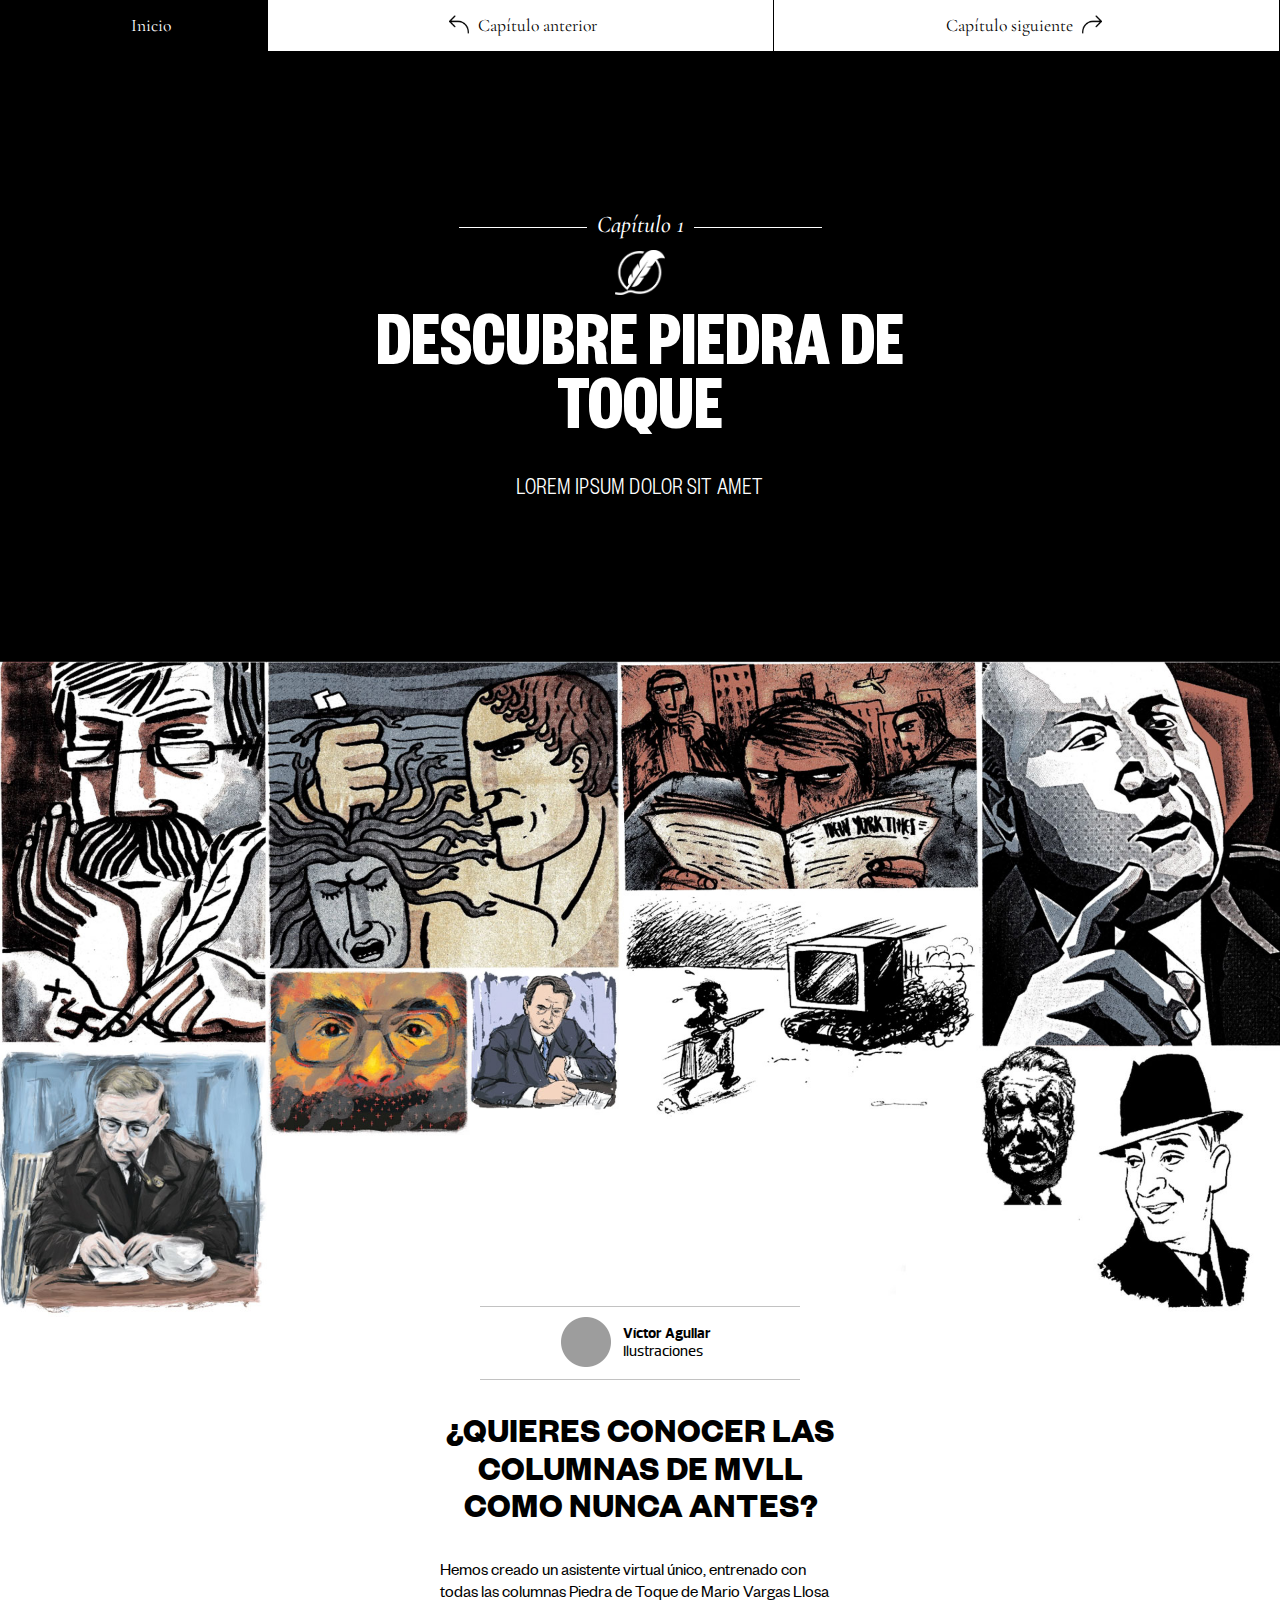
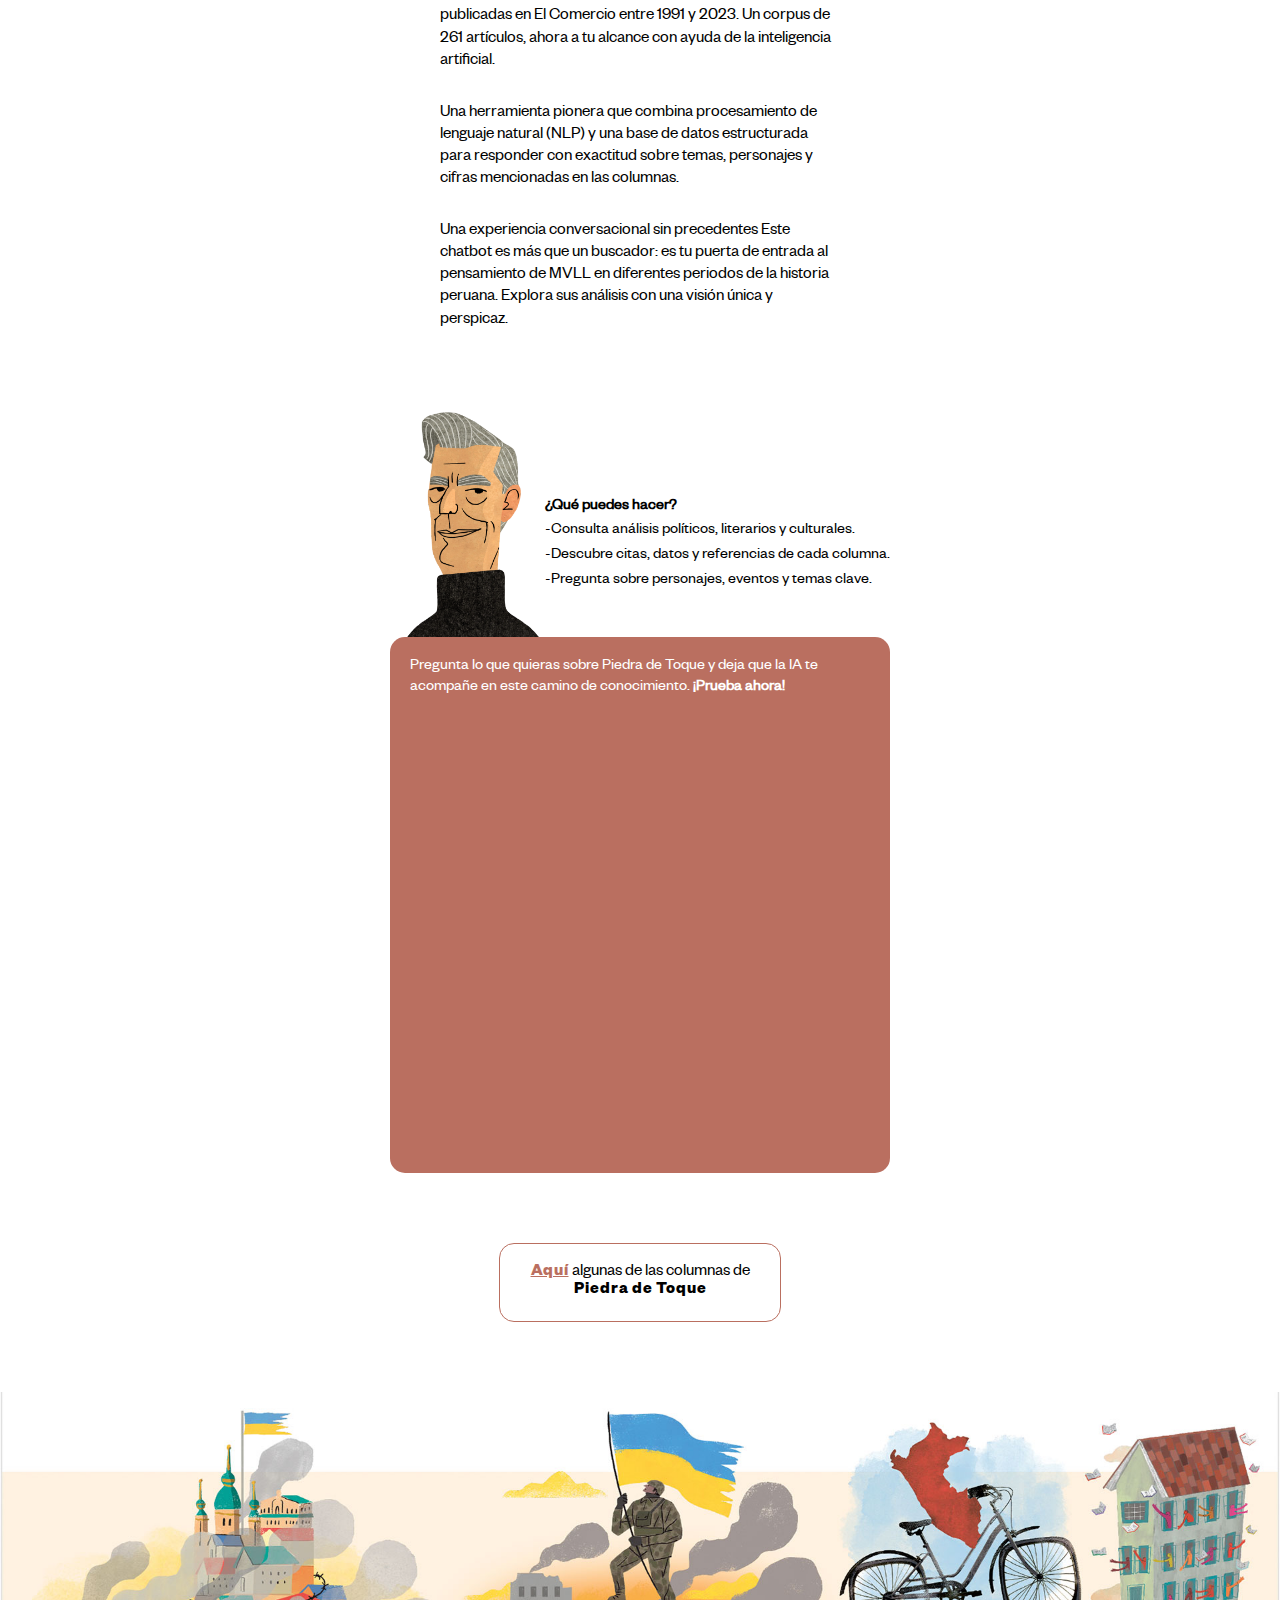
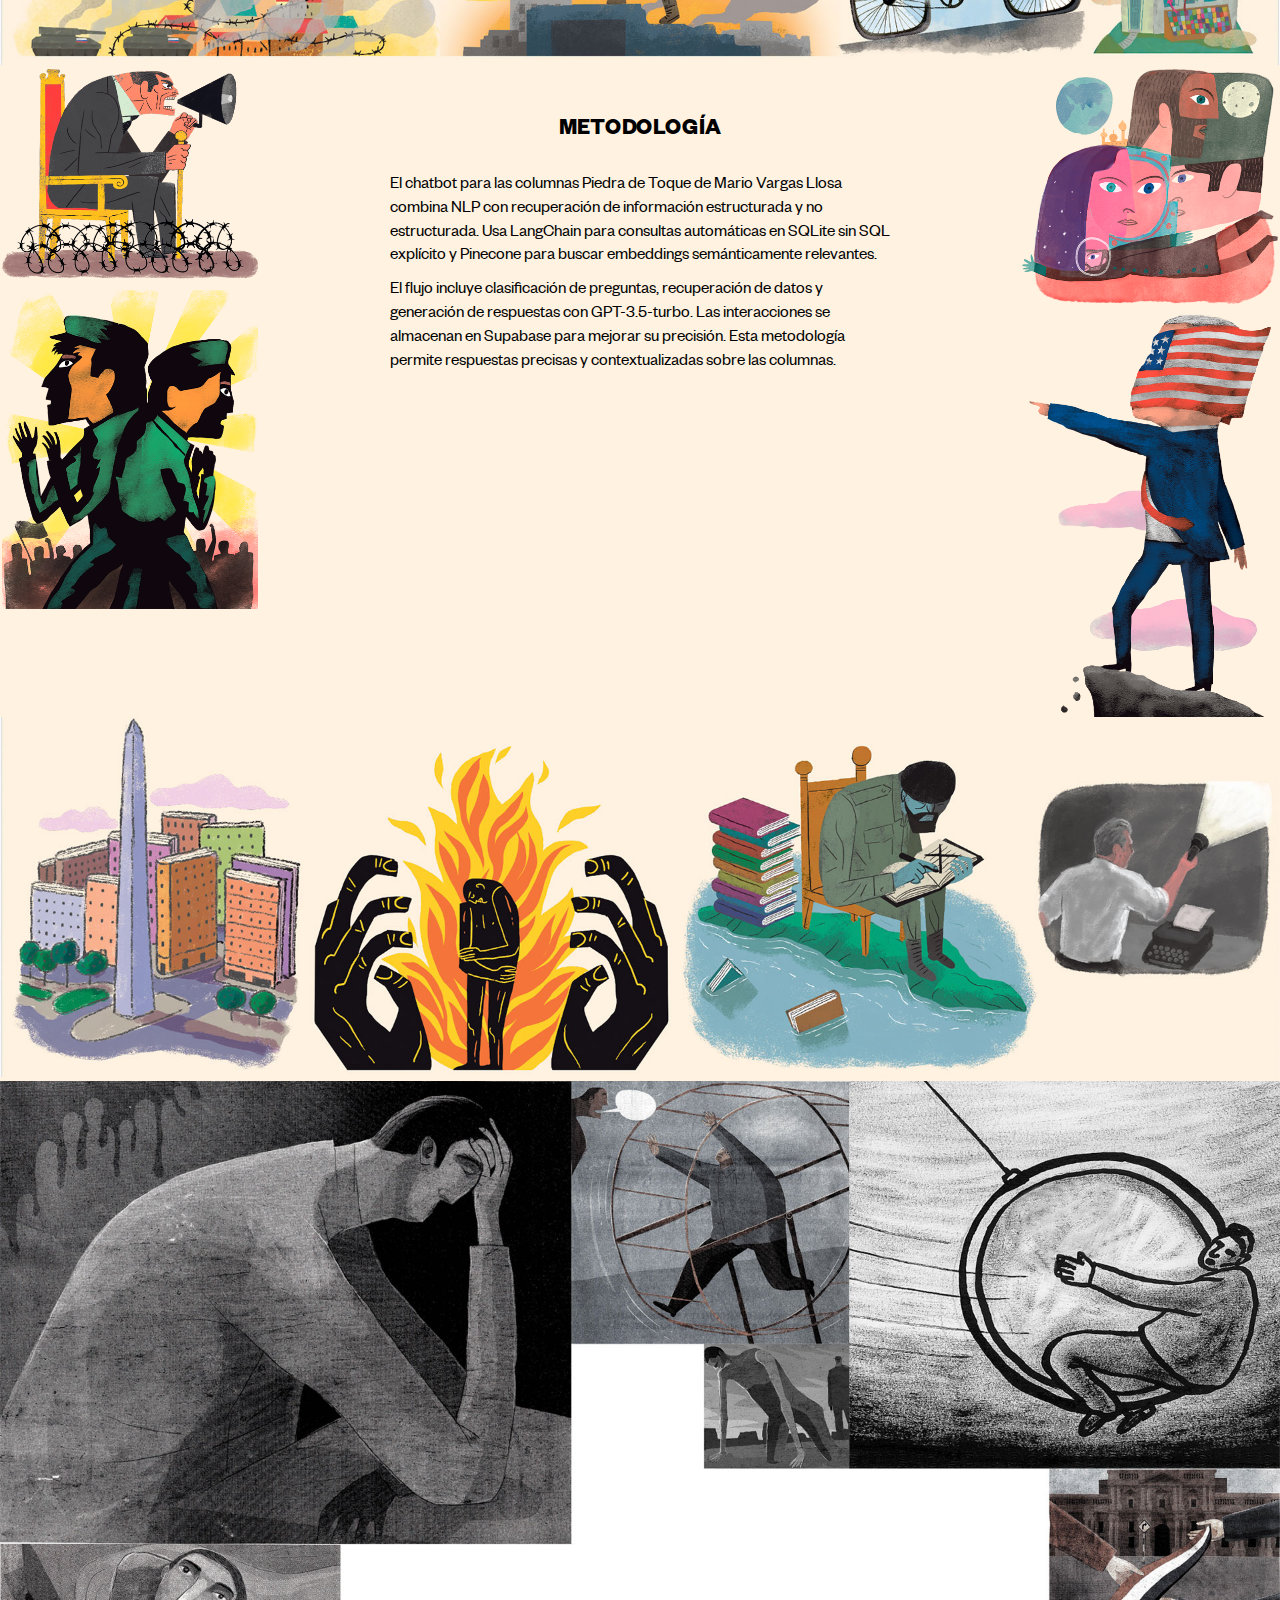
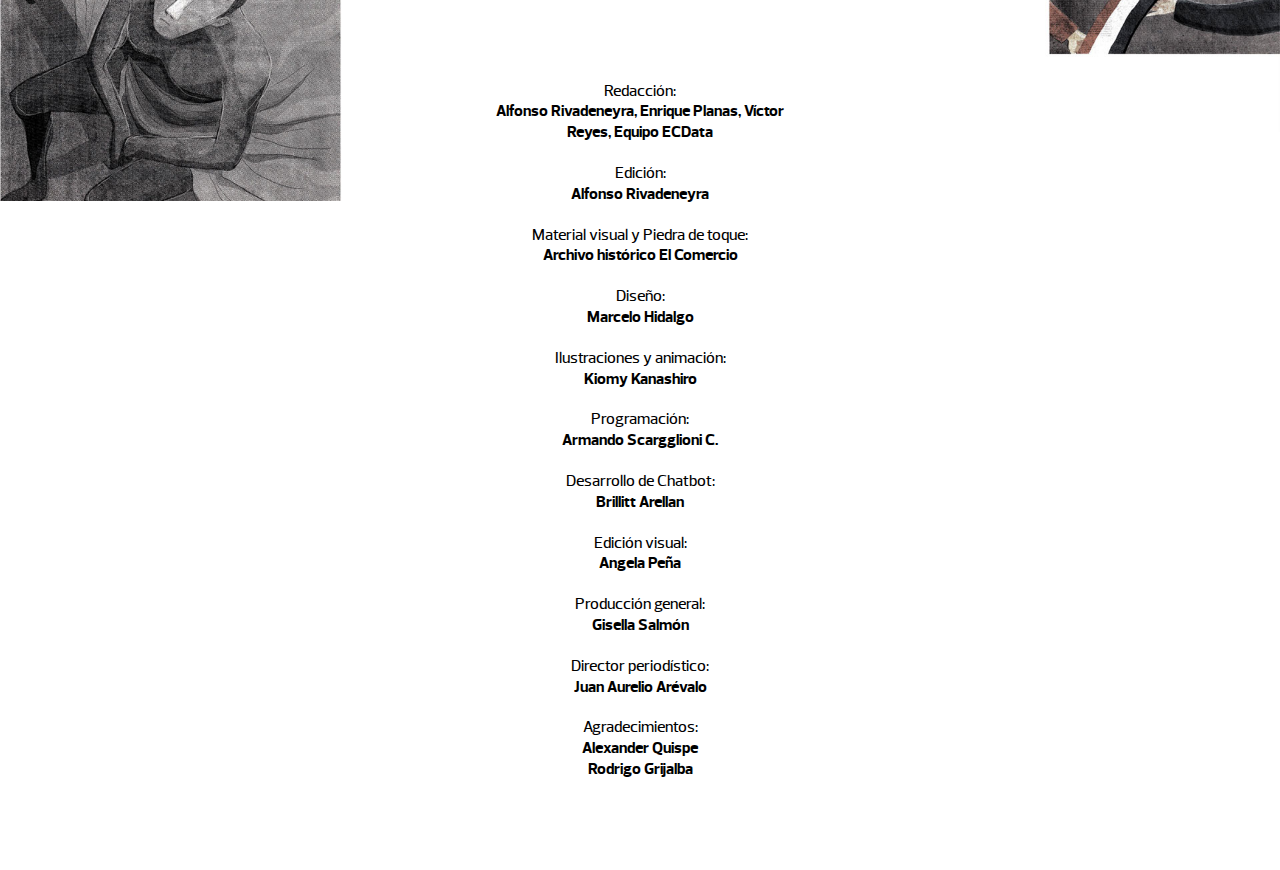
==== commit 99ca91c6: "pdt" ====
--- a/capitulo-1/index.html
+++ b/capitulo-1/index.html
@@ -38,7 +38,7 @@
     <div class="header-interior header-interior-capitulo-1">
         <h5>Capítulo 1</h5>
         <img src="../img/icon-pdt.png" alt="" width="100%">
-        <h1>chatbot pdt</h1>
+        <h1>Descubre Piedra de Toque</h1>
         <h3>LOREM IPSUM DOLOR SIT AMET</h3>
     </div>
 
@@ -57,7 +57,7 @@
             <span class="separador-autor"></span>
         </div>
 
-        <h4>¿Quieres descubrir piedra de toque como nunca antes?</h4>
+        <h4>¿Quieres conocer las columnas de MVLL como nunca antes?</h4>
 
         <p class="bajada-pdt">
             Hemos creado un asistente virtual único, entrenado con todas las columnas Piedra de Toque de Mario Vargas Llosa publicadas en El Comercio entre 1991 y 2023. Un corpus de 261 artículos, ahora a tu alcance con ayuda de la inteligencia artificial.
@@ -95,13 +95,10 @@
             <div class="info-metodologia">
                 <h5>metodología</h5>
                 <p>
-                    Lorem ipsum dolor sit amet consectetur adipiscing elit tincidunt lacus, magna mauris sociis augue non mi senectus dictum, in ridiculus rutrum vitae varius eleifend egestas vivamus. Nisl nceptos facilisis odio conubia interdum platea, mattis uspendisse faucibus cubilia dis vivamus, ut maecenas mauri. 
-                </p>
-                <p>
-                    Lorem ipsum dolor sit amet consectetur adipiscing elit tincidunt lacus, magna mauris sociis augue non mi senectus dictum, in ridiculus rutrum vitae varius eleifend egestas vivamus. Nisl nceptos facilisis odio conubia interdum platea, mattis uspendisse faucibus cubilia dis vivamus, ut maecenas mauri.
-                </p>
-                <p>
-                    Lorem ipsum dolor sit amet consectetur adipiscing elit tincidunt lacus, magna mauris sociis augue non mi senectus dictum, in ridiculus rutrum vitae varius eleifend egestas vivamus. Nisl nceptos facilisis odio conubia interdum platea, mattis uspendisse faucibus cubilia dis vivamus, ut maecenas mauri.
+                    El chatbot para las columnas Piedra de Toque de Mario Vargas Llosa combina NLP con recuperación de información estructurada y no estructurada. Usa LangChain para consultas automáticas en SQLite sin SQL explícito y Pinecone para buscar embeddings semánticamente relevantes.
+                </p>
+                <p>
+                    El flujo incluye clasificación de preguntas, recuperación de datos y generación de respuestas con GPT-3.5-turbo. Las interacciones se almacenan en Supabase para mejorar su precisión. Esta metodología permite respuestas precisas y contextualizadas sobre las columnas.
                 </p>
             </div>
             <img src="../img/bg-pdt-4.png" alt="" width="100%" class="bg-pdt-4">
--- a/css/style.css
+++ b/css/style.css
@@ -302,6 +302,9 @@
         .header-interior-capitulo-1{
             padding-bottom: 0;
             padding-top: 160px;    
+        }
+        .header-interior-capitulo-1 h1{
+            max-width: 490px;
         }
     .header-interior-capitulo-2{
         background-color: #C79421;
@@ -1674,6 +1677,7 @@
     .header-interior p{
         font-size: 1.5rem;
         margin-bottom: 20px;
+        padding: 0 20px;
     }
     span.separador{
         display: none;
@@ -1704,7 +1708,7 @@
         }
 
     .box-obra-derecha .box-info-obra   {
-        margin-top: 350px;
+        margin-top: 270px;
     }         
     .box-obra-derecha .box-portada{
         position: absolute;
@@ -1712,7 +1716,7 @@
         width: 100%;
     }
     .box-portada img{
-        max-width: 50%;
+        max-width: 40%;
     }
     .box-separador h3,
     .box-main-galeria{
@@ -1876,12 +1880,16 @@
         width: 15px;
     }
 
+    .box-texto-obra h6{
+        font-size: 1.2rem;
+    }
     .box-columna-der{        
         width: 48.5%;
     }
     .box-columna-der .box-texto-obra{
         max-width: 95%;
         padding-left: 10px;
+        word-break: break-word;
     }
     .box-columna-der .box-texto-obra h4::before{
         left: -25%;
@@ -1890,6 +1898,69 @@
 
     span.separador-autor{
         width: 70%;
+    }
+
+    .bg-pdt-1{
+        height: 200px;
+    }
+    .box-main-pdt .box-main-autor{
+        margin-top: 0;
+    }
+    .box-main-pdt h4{
+        font-size: 1.7rem;
+        padding: 0 20px;
+    }
+    p.bajada-pdt{
+        padding: 0 20px;
+    }
+    .header-chat img{
+        margin-top: 8px;
+        max-width: 100px;
+    }
+    .box-indicaciones-chat{
+        max-width: 210px;
+        padding-bottom: 0;
+    }
+    .body-chat{
+        margin: 0 10px;
+    }
+    img.bg-pdt-3, 
+    img.bg-pdt-4{
+        display: none;
+    }
+    .info-metodologia{
+        max-width: 90%;
+        width: 90%;
+    }
+    .footer-pdt{
+        margin-top: 0;
+    }
+    .box-personaje img{
+        max-width: 200px;
+    }
+    .box-ilustracion-personaje h6,
+    .box-texto-personaje h6{
+        font-size: 1.5rem;
+    }
+    .box-texto-personaje h5{
+        font-size: 28px;
+    }
+    .box-texto-personaje h5 span{
+        font: 1.4rem/1.3 "Cormorant Garamond", serif;
+        font-weight: 700;
+    }
+
+    #personaje-9,
+    #personaje-10{
+        margin: 0;
+    }
+
+    h4.seccion{
+        font-size: 2.8rem;
+        height: 75px;
+    }
+    p.sumilla{
+        padding: 0 20px;
     }
     
 }
@@ -1944,6 +2015,29 @@
 }
 
 
+@media (max-width: 360px){
+
+    .box-timeline .margin-top-93 {
+        padding-top: 93px;
+    }
+    .box-timeline .margin-bottom-112 {
+        margin-bottom: 190px;
+    }
+    .box-timeline .margin-top-159 {
+        margin-top: 217px;
+    }
+
+    .box-columna-der .padding-top-620{
+        padding-top: 705px;
+    }
+
+    .box-columna-izq .padding-top-190{
+        padding-top: 288px;
+    }
+
+}
+
+
 #dynamic-content {
     transition: opacity 0.3s ease-in-out;
 }
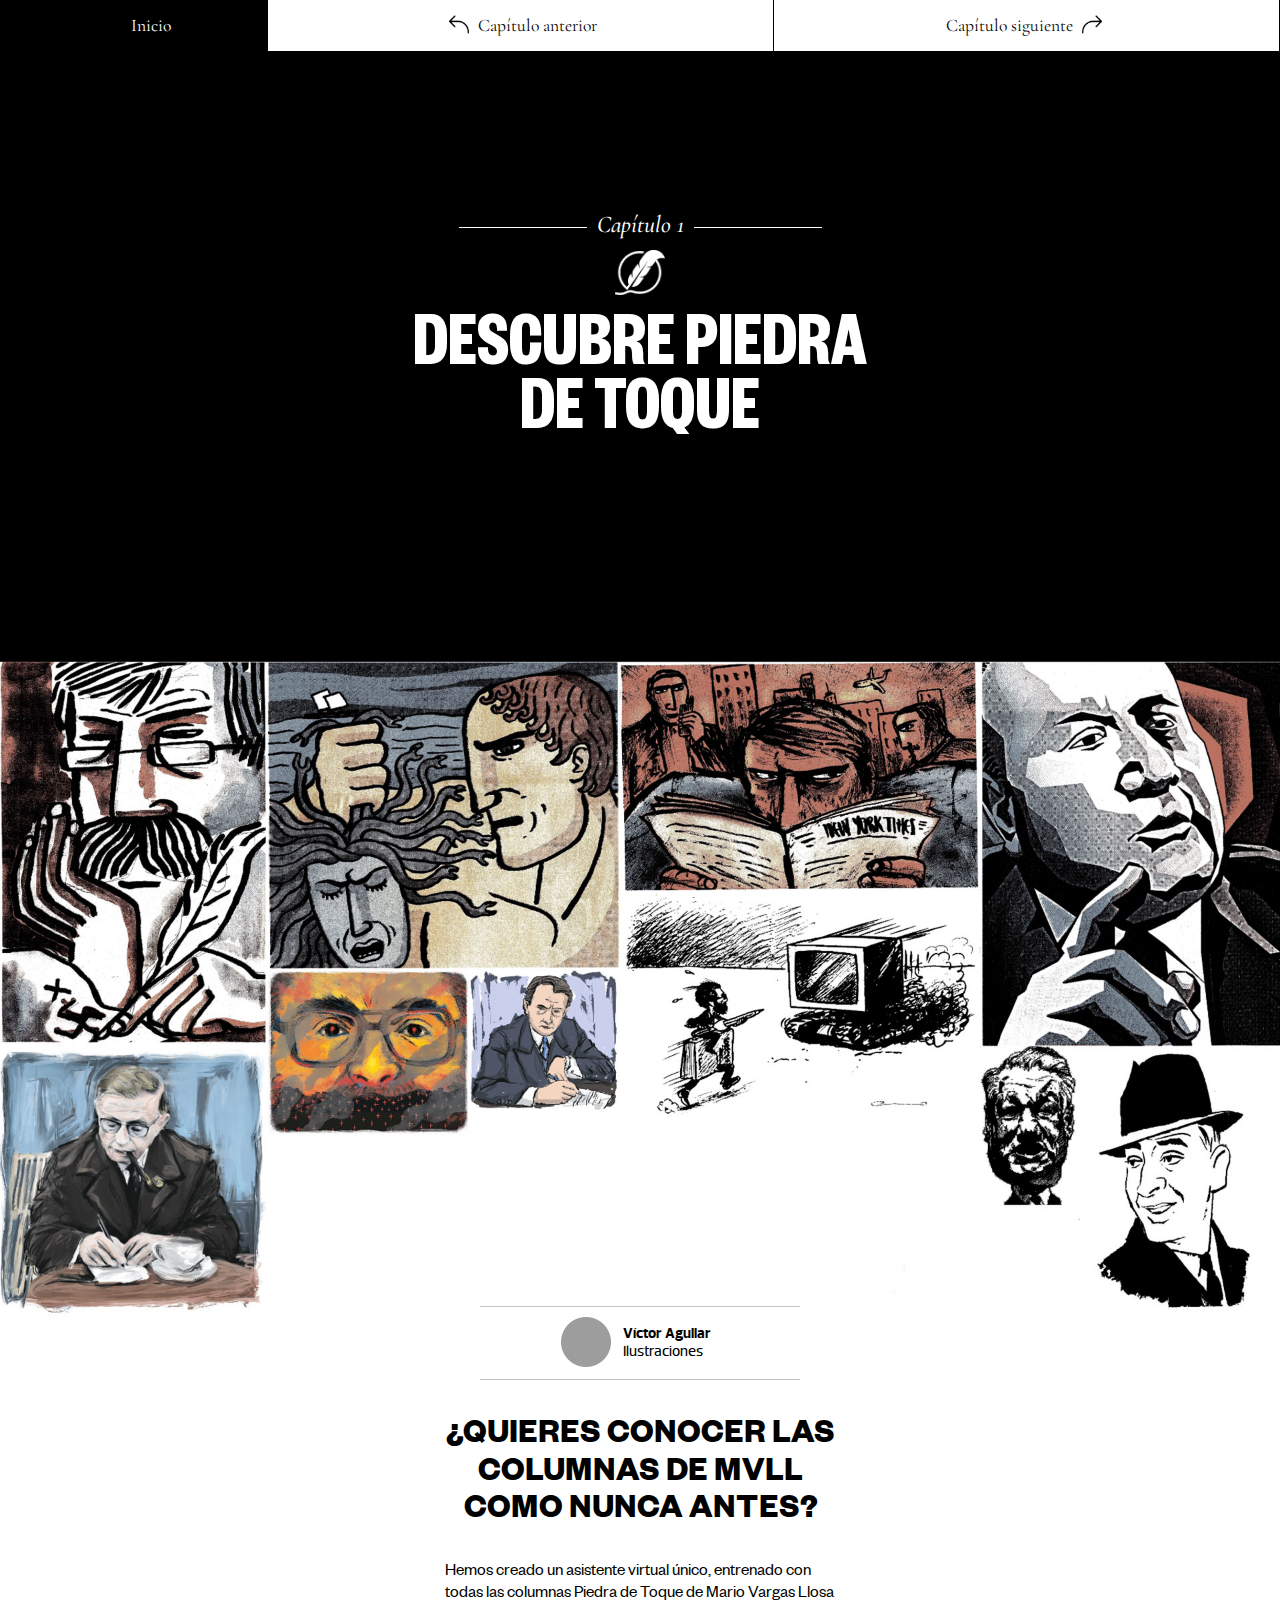
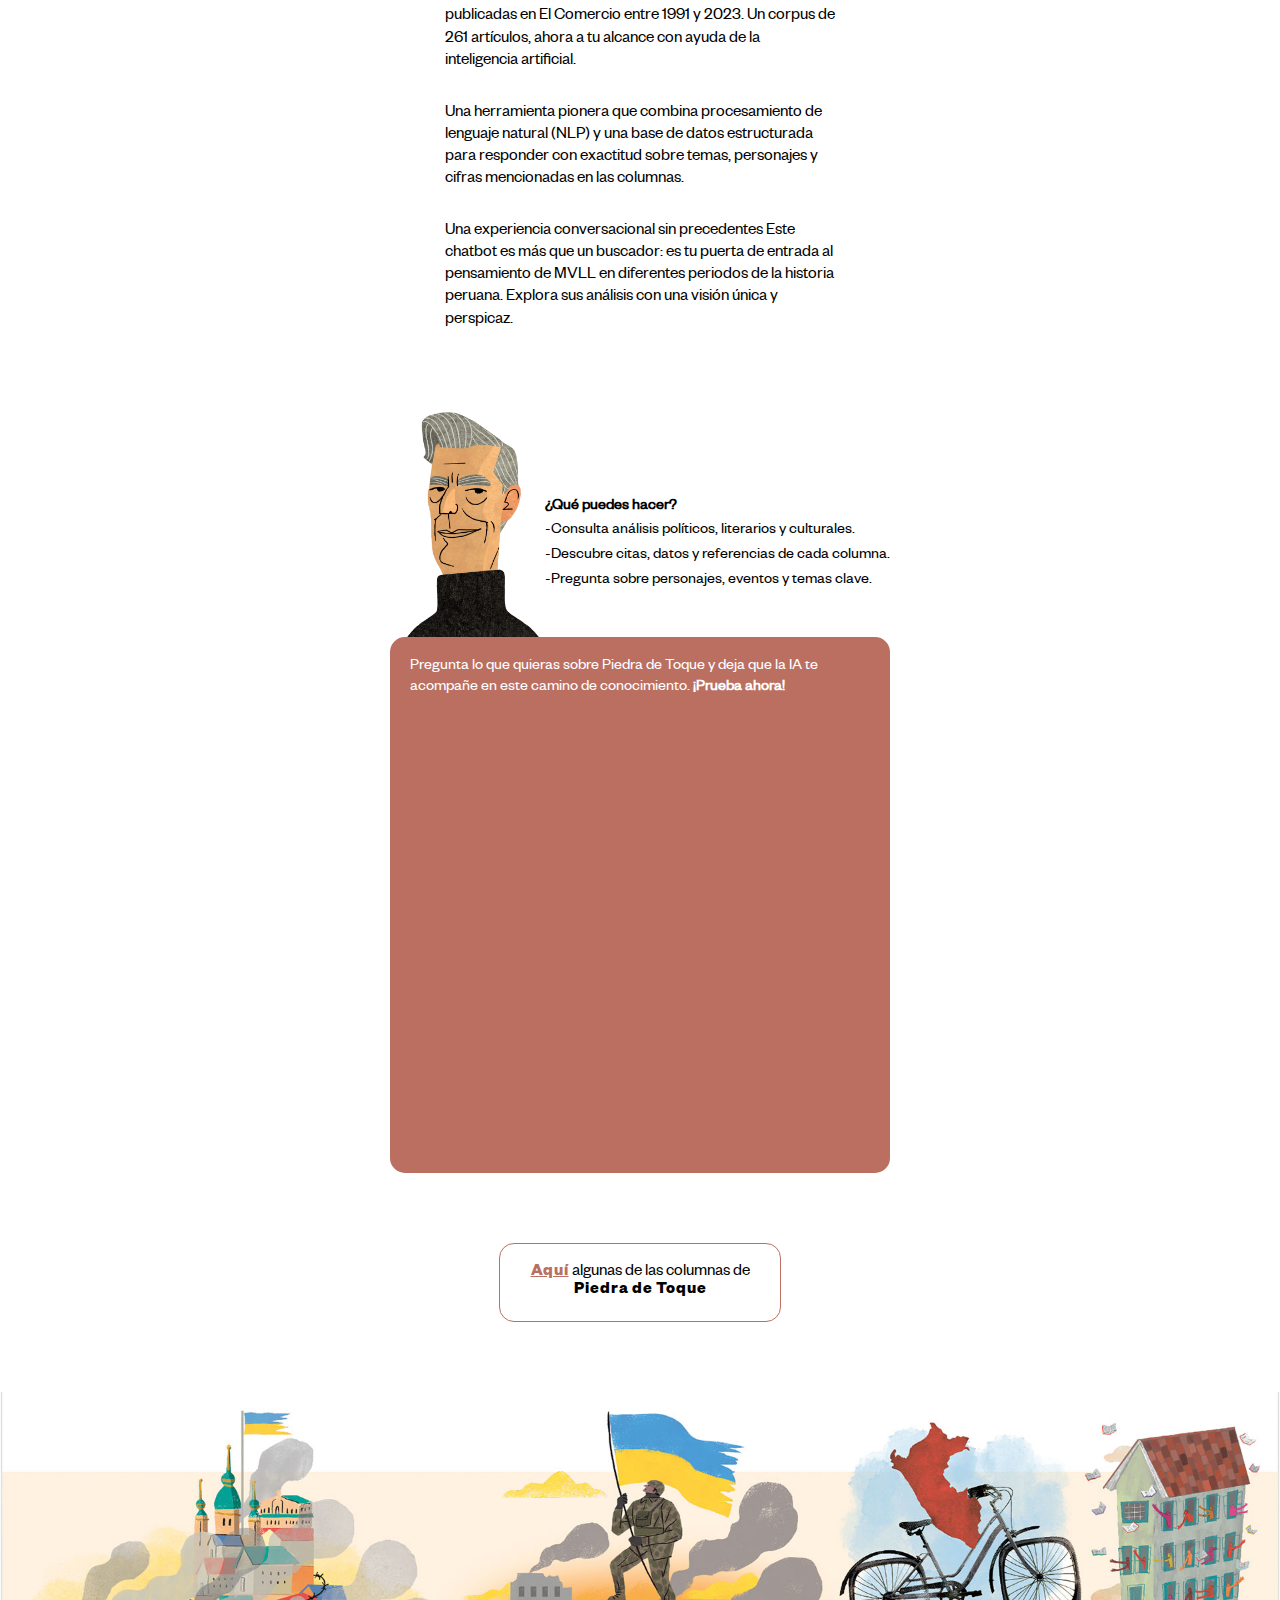
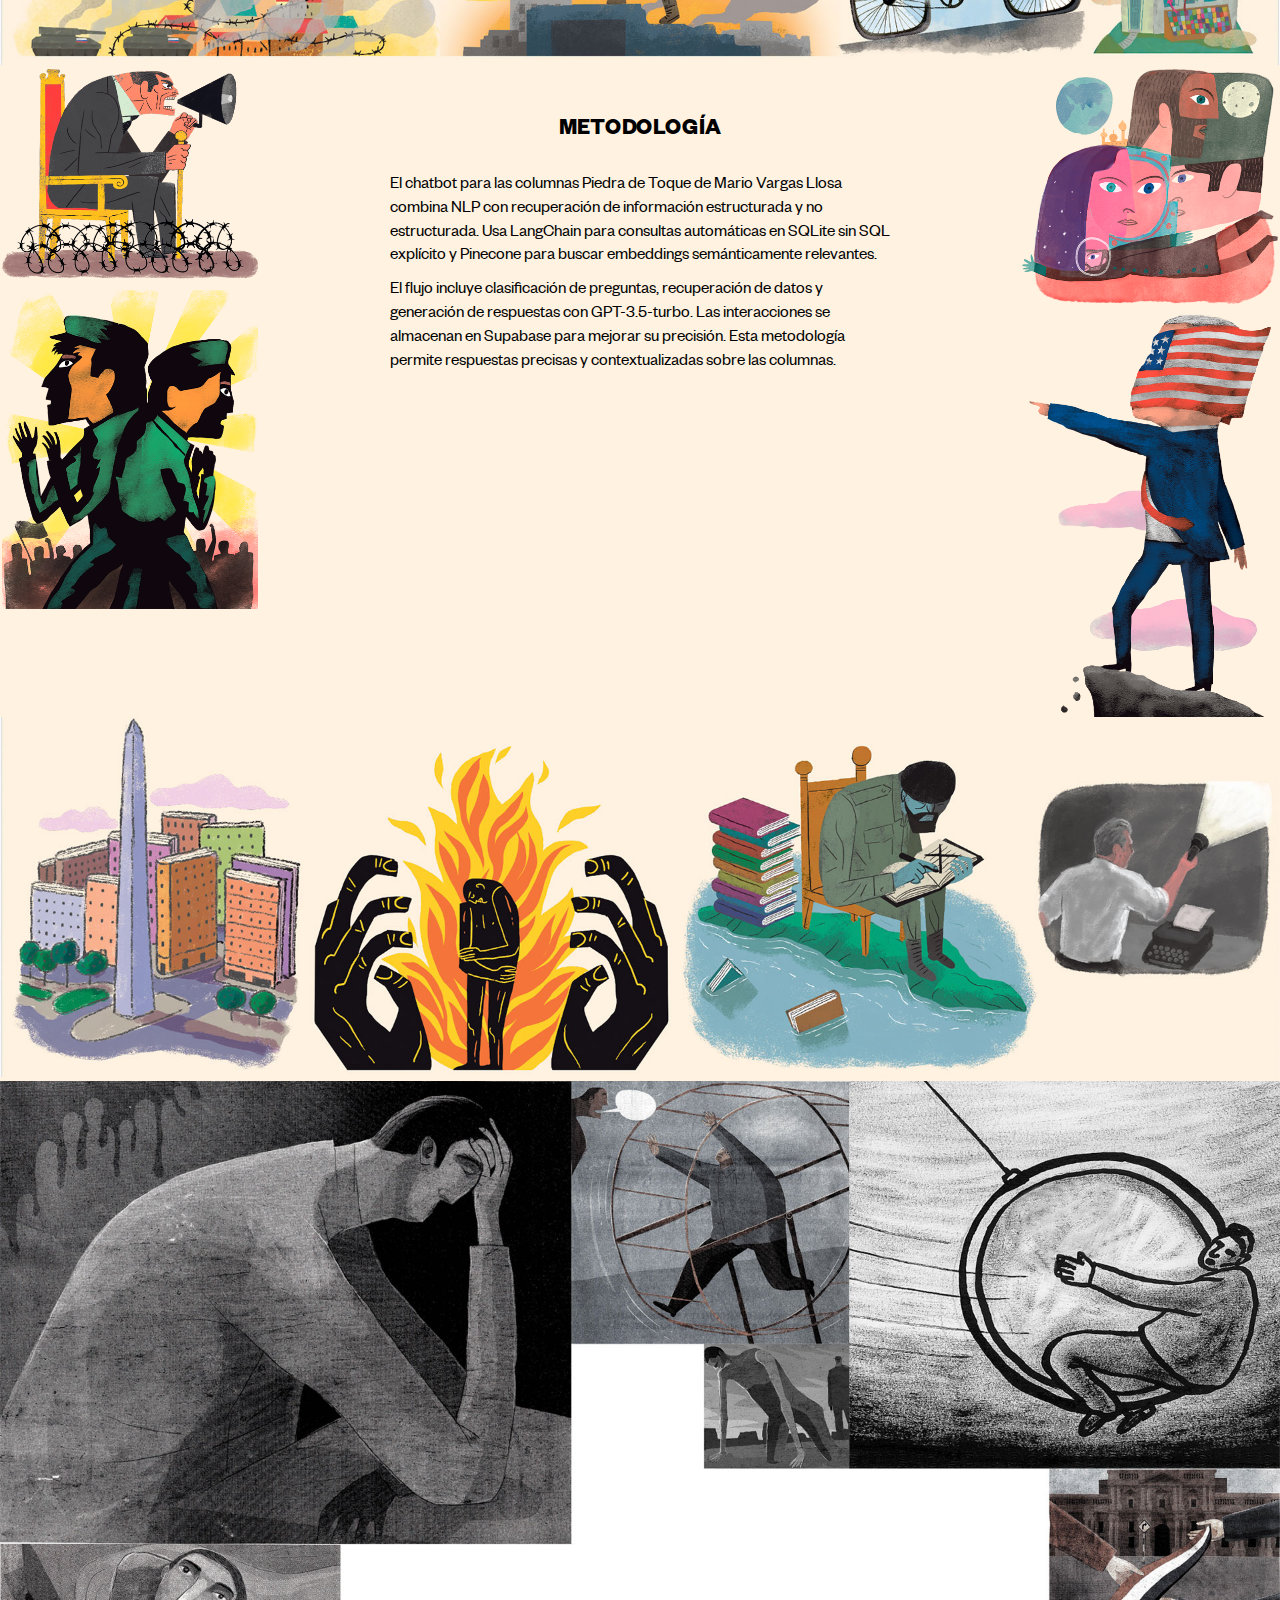
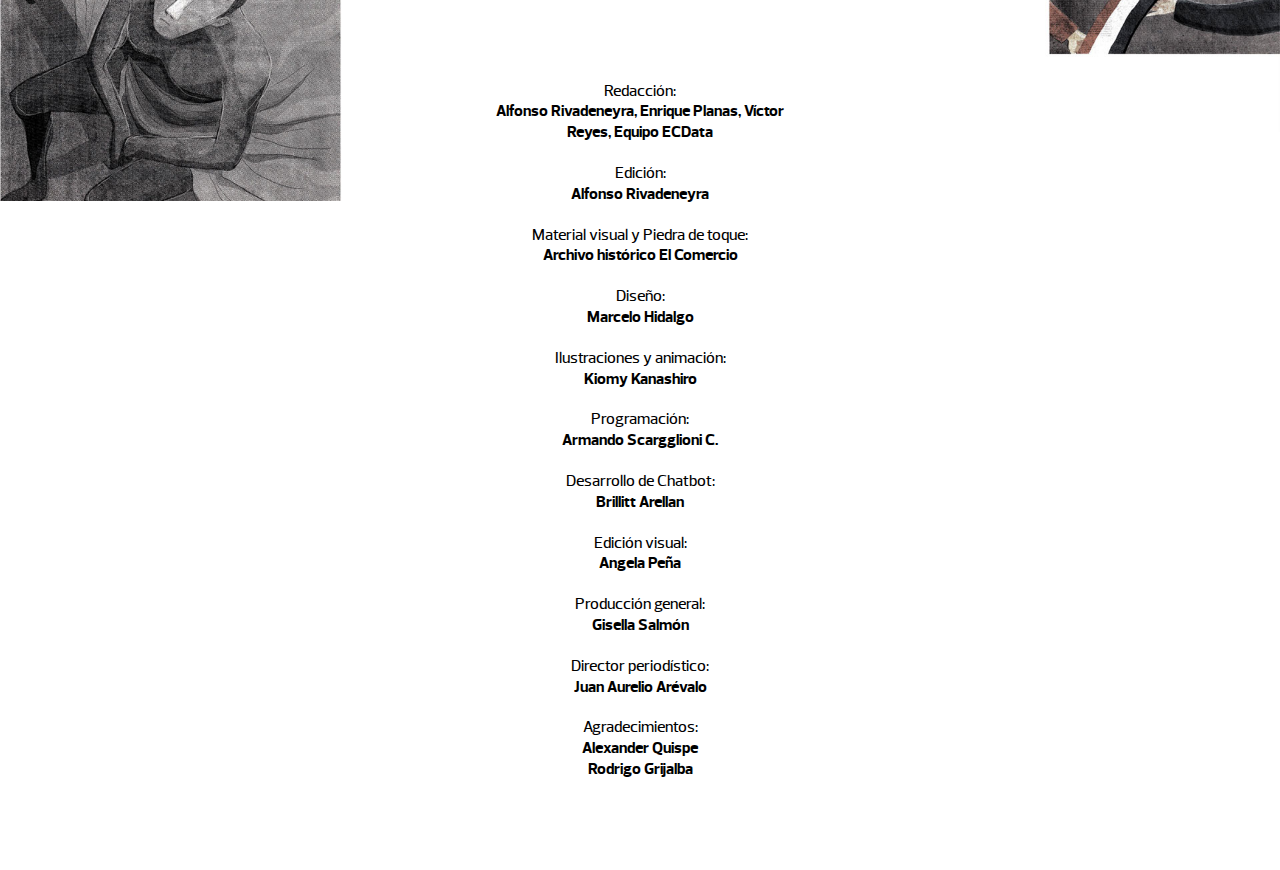
==== commit c3e7a4aa: "timeline movil" ====
--- a/capitulo-1/index.html
+++ b/capitulo-1/index.html
@@ -39,7 +39,7 @@
         <h5>Capítulo 1</h5>
         <img src="../img/icon-pdt.png" alt="" width="100%">
         <h1>Descubre Piedra de Toque</h1>
-        <h3>LOREM IPSUM DOLOR SIT AMET</h3>
+        <!--<h3>LOREM IPSUM DOLOR SIT AMET</h3>-->
     </div>
 
     <div class="box-main-pdt">
--- a/css/style.css
+++ b/css/style.css
@@ -303,7 +303,7 @@
             padding-bottom: 0;
             padding-top: 160px;    
         }
-        .header-interior-capitulo-1 h1{
+        #capitulo .header-interior-capitulo-1 h1{
             max-width: 490px;
         }
     .header-interior-capitulo-2{
@@ -1232,7 +1232,7 @@
         top: 20%;
         z-index: 1;        
     }
-        .lapiz.show {
+        .flecha-subir.show {
             opacity: 1;
         }
     .box-columna-der .box-nobel{
@@ -1542,7 +1542,7 @@
     p.bajada-pdt{
         font: 17px/1.3 'founders_groteskregular';
         margin: 30px auto;
-        max-width: 400px;
+        max-width: 390px;
     }
     .main-chat{
 
@@ -1638,7 +1638,17 @@
     background-color: transparent;
     margin-top: -250px;
 }
-
+.flecha-subir{
+    bottom: 20px;
+    cursor: pointer;
+    max-width: 60px;
+    opacity: 0;
+    position: fixed;
+    right: 20px;
+    z-index: 10;
+
+    filter: drop-shadow(0px 6px 10px #c4c4c4);
+}
 
 
 
@@ -1842,6 +1852,7 @@
         margin: 10px auto 40px;
     }
     .separador-premios{
+        display: block;
         height: 1px;
         margin: 20px auto;
         width: 70%;
@@ -1955,12 +1966,19 @@
         margin: 0;
     }
 
+    span.separador-seccion{
+        margin: 20px auto;
+    }
     h4.seccion{
         font-size: 2.8rem;
         height: 75px;
+        padding: 0 20px;
     }
     p.sumilla{
         padding: 0 20px;
+    }
+    .flecha-subir{
+        max-width: 40px;
     }
     
 }
@@ -2026,14 +2044,280 @@
     .box-timeline .margin-top-159 {
         margin-top: 217px;
     }
-
+    
+    .box-columna-der .padding-bottom-365 {
+        padding-bottom: 241px;
+    }
     .box-columna-der .padding-top-620{
         padding-top: 705px;
     }
 
+    .box-columna-izq .padding-bottom-70{
+        padding-bottom: 70px;
+    }
+    .box-columna-izq .padding-bottom-95{
+        padding-bottom: 95px;
+    }
+    .box-timeline .box-columna-izq .padding-bottom-100 {
+        padding-bottom: 64px;
+    }
+    .box-columna-izq .padding-bottom-105{
+        padding-bottom: 169px;
+    }
+    .box-columna-izq .padding-bottom-110{
+        padding-bottom: 110px;
+    }
+    .box-columna-izq .padding-bottom-220 {
+        padding-bottom: 322px;
+    }
+    .box-columna-izq .padding-bottom-284{
+        padding-bottom: 461px;
+    }
+    .box-columna-izq .padding-bottom-328 {
+        padding-bottom: 566px;
+    }
+    .box-columna-izq .padding-bottom-355{
+        padding-bottom: 535px;
+    }
+    .box-columna-izq .padding-bottom-410{
+        padding-bottom: 651px;
+    }
+    .box-columna-izq .padding-bottom-425 {
+        padding-bottom: 760px;
+    }
+    .box-columna-izq .padding-bottom-505 {
+        padding-bottom: 843px;
+    }
+    .box-columna-izq .padding-bottom-623 {
+        padding-bottom: 999px;
+    }
+    .box-columna-izq .padding-bottom-672 {
+        padding-bottom: 1086px;
+    }
+    .box-columna-izq .padding-bottom-715{
+        padding-bottom: 1092px;
+    }
+    .box-columna-izq .padding-bottom-740 {
+        padding-bottom: 1193px;
+    }
+    .box-timeline .box-columna-izq .padding-bottom-1039-2{
+        padding-bottom: 1495px;
+    }
+    .box-columna-izq .padding-bottom-1143 {
+        padding-bottom: 1622px;
+    }
+    .box-columna-izq .padding-bottom-1435 {
+        padding-bottom: 2375px;
+    }
+    .box-columna-izq .padding-bottom-1505{
+        padding-bottom: 2250px;
+    }
+    .box-columna-izq .padding-bottom-1660{
+        padding-bottom: 2495px;
+    }
+    .box-columna-izq .padding-bottom-2127 {
+        padding-bottom: 3251px;
+    }
+    .box-timeline .box-columna-izq .padding-bottom-2035-2 {
+        padding-bottom: 3330px;
+    }
     .box-columna-izq .padding-top-190{
+        padding-bottom: 440px;
         padding-top: 288px;
     }
+    .box-columna-izq .padding-bottom-190-2{
+        padding-bottom: 0;
+    }
+
+}
+
+@media (min-width: 375px) {
+
+    .box-timeline .margin-bottom-112{
+        margin-bottom: 154px;
+    }
+    .box-timeline .margin-top-159{
+        margin-top: 197px;
+    }
+
+    .box-columna-izq .margin-top-93{
+        padding-top: 96px;
+    }
+    .box-columna-izq .padding-bottom-105 {
+        padding-top: 12px;
+    }
+
+    .box-columna-izq .padding-top-50{
+        padding-top: 50px;
+    }
+    .box-columna-izq .padding-bottom-95 {
+        padding-bottom: 73px;
+    }
+    .box-columna-izq .padding-bottom-110 {
+        padding-bottom: 73px;
+    }
+    .box-columna-izq .padding-bottom-105 {
+        padding-bottom: 89px;
+    }
+    .box-columna-izq .padding-top-190{
+        padding-top: 142px;
+    }
+    .box-columna-izq .padding-top-190-2{
+        padding-top: 247px;
+    }
+    .box-columna-izq .padding-top-190-3{
+        padding-top: 349px;
+    }
+    .box-columna-izq .padding-bottom-82{
+        padding-bottom: 82px;
+    }
+    .box-columna-izq .padding-bottom-220 {
+        padding-bottom: 348px;
+    }
+    .box-columna-izq .padding-bottom-250{
+        padding-bottom: 285px;
+    }
+    .box-columna-izq .padding-bottom-260{
+        padding-bottom: 340px;
+    }
+    .box-columna-izq .padding-bottom-284 {
+        padding-bottom: 341px;
+    }
+    .box-columna-izq .padding-bottom-328 {
+        padding-bottom: 408px;
+    }
+    .box-columna-izq .padding-bottom-410 {
+        padding-bottom: 470px;
+    }
+    .box-columna-izq .padding-bottom-425 {
+        padding-bottom: 581px;
+    }
+    .box-columna-izq .padding-bottom-505 {
+        padding-bottom: 644px;
+    }
+    .box-columna-izq .padding-bottom-623 {
+        padding-bottom: 800px;
+    }
+    .box-columna-izq .padding-bottom-672 {
+        padding-bottom: 826px;
+    }
+    .box-columna-izq .padding-bottom-715 {
+        padding-bottom: 853px;
+    }
+    .box-columna-izq .padding-bottom-740 {
+        padding-bottom: 1584px;
+    }
+    .box-columna-izq .padding-bottom-1039-3 {
+        padding-bottom: 1155px;
+    }
+    .box-columna-izq .padding-bottom-1435 {
+        padding-bottom: 1898px;
+    }
+    .box-columna-izq .padding-bottom-1505 {
+        padding-bottom: 1810px;
+    }
+    .box-columna-izq .padding-bottom-1660 {
+        padding-bottom: 1980px;
+    }    
+    .box-columna-izq .padding-bottom-2127 {
+        padding-bottom: 2593px;
+    }
+
+
+}
+
+@media (min-width: 412px) {
+
+    .box-timeline .margin-bottom-112{
+        margin-bottom: 154px;
+    }
+    .box-timeline .margin-top-159{
+        margin-top: 178px;
+    }
+
+    .box-columna-izq .margin-top-93{
+        padding-top: 96px;
+    }
+    .box-columna-izq .padding-bottom-105 {
+        padding-top: 12px;
+    }
+
+    .box-columna-izq .padding-top-50{
+        padding-top: 50px;
+    }
+    .box-columna-izq .padding-bottom-95 {
+        padding-bottom: 73px;
+    }
+    .box-columna-izq .padding-bottom-110 {
+        padding-bottom: 73px;
+    }
+    .box-columna-izq .padding-bottom-105 {
+        padding-bottom: 89px;
+    }
+    .box-columna-izq .padding-top-190{
+        padding-top: 142px;
+    }
+    .box-columna-izq .padding-top-190-2{
+        padding-top: 247px;
+    }
+    .box-columna-izq .padding-top-190-3{
+        padding-top: 349px;
+    }
+    .box-columna-izq .padding-bottom-82{
+        padding-bottom: 82px;
+    }
+    .box-columna-izq .padding-bottom-220 {
+        padding-bottom: 348px;
+    }
+    .box-columna-izq .padding-bottom-250{
+        padding-bottom: 285px;
+    }
+    .box-columna-izq .padding-bottom-260{
+        padding-bottom: 340px;
+    }
+    .box-columna-izq .padding-bottom-284 {
+        padding-bottom: 341px;
+    }
+    .box-columna-izq .padding-bottom-328 {
+        padding-bottom: 408px;
+    }
+    .box-columna-izq .padding-bottom-410 {
+        padding-bottom: 470px;
+    }
+    .box-columna-izq .padding-bottom-425 {
+        padding-bottom: 581px;
+    }
+    .box-columna-izq .padding-bottom-505 {
+        padding-bottom: 644px;
+    }
+    .box-columna-izq .padding-bottom-623 {
+        padding-bottom: 800px;
+    }
+    .box-columna-izq .padding-bottom-672 {
+        padding-bottom: 826px;
+    }
+    .box-columna-izq .padding-bottom-715 {
+        padding-bottom: 853px;
+    }
+    .box-columna-izq .padding-bottom-740 {
+        padding-bottom: 1584px;
+    }
+    .box-columna-izq .padding-bottom-1039-3 {
+        padding-bottom: 1155px;
+    }
+    .box-columna-izq .padding-bottom-1435 {
+        padding-bottom: 1898px;
+    }
+    .box-columna-izq .padding-bottom-1505 {
+        padding-bottom: 1810px;
+    }
+    .box-columna-izq .padding-bottom-1660 {
+        padding-bottom: 1980px;
+    }    
+    .box-columna-izq .padding-bottom-2127 {
+        padding-bottom: 2593px;
+    }
+
 
 }
 
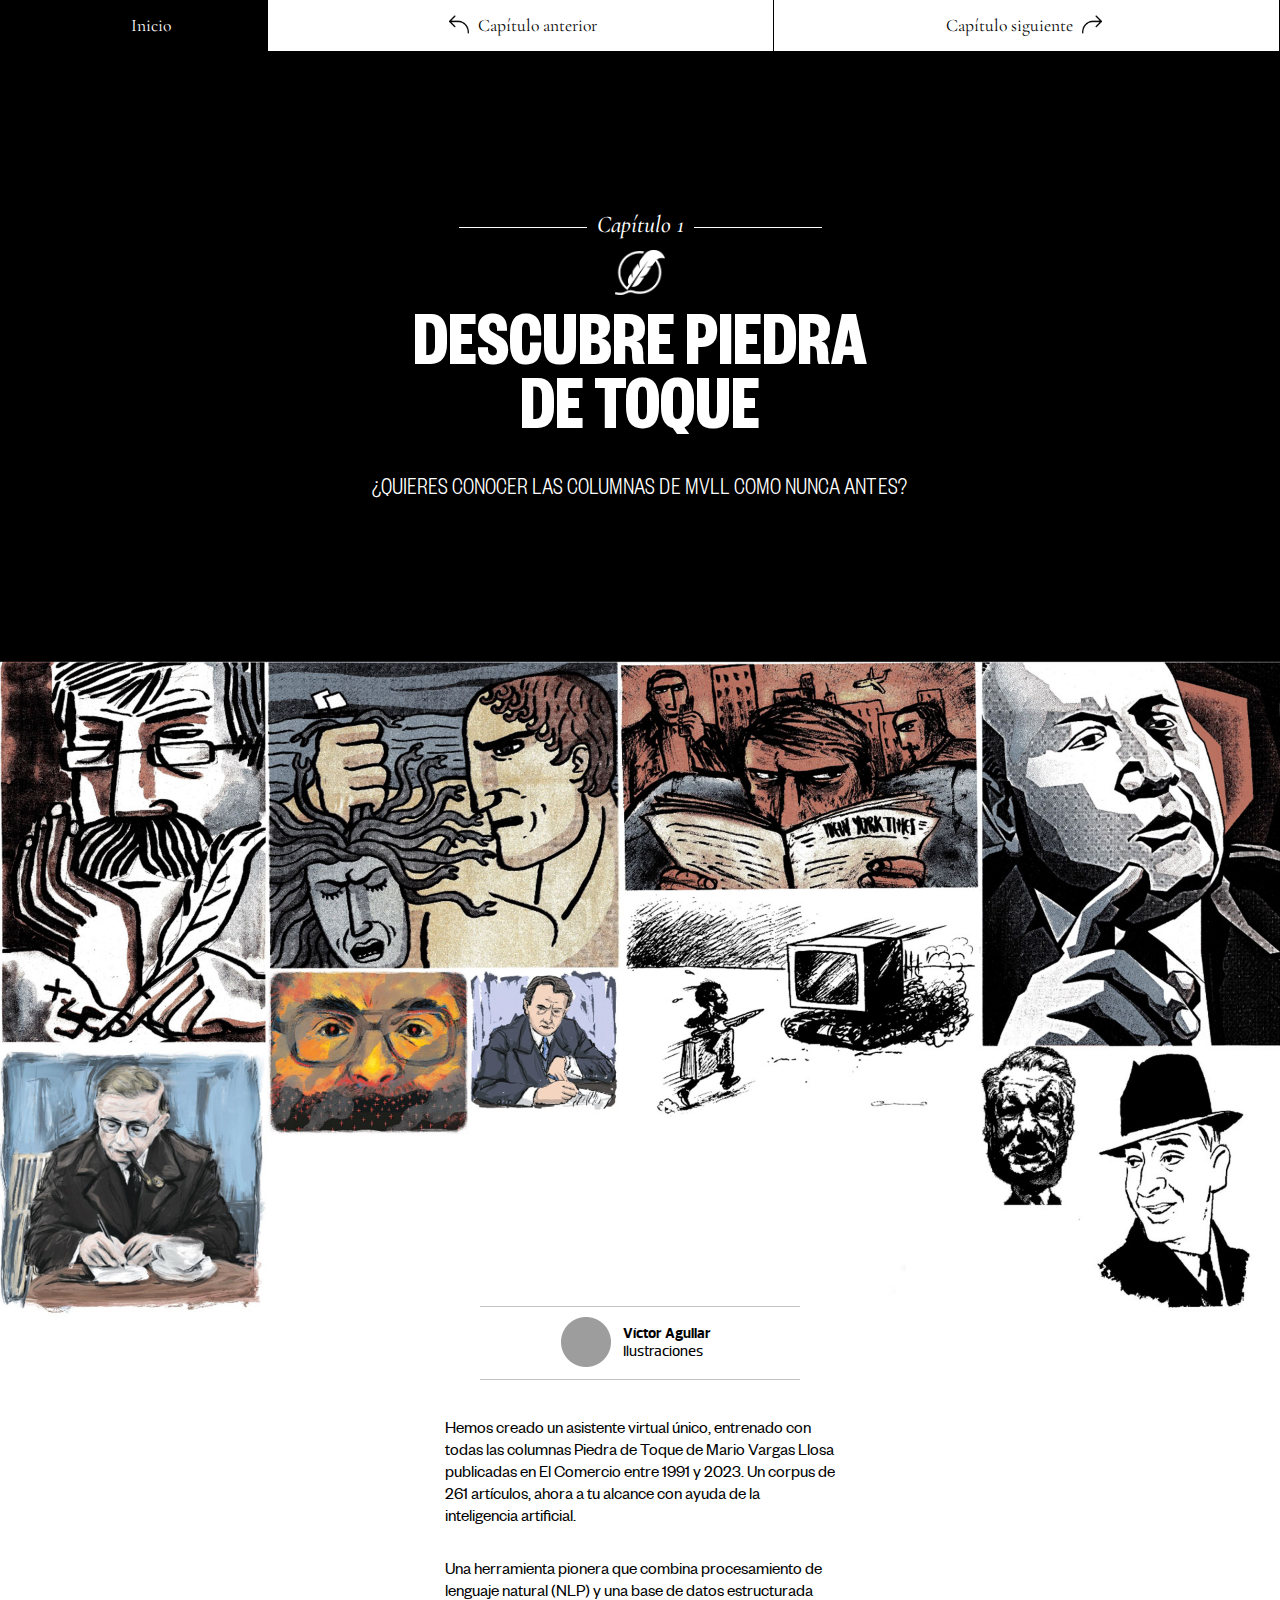
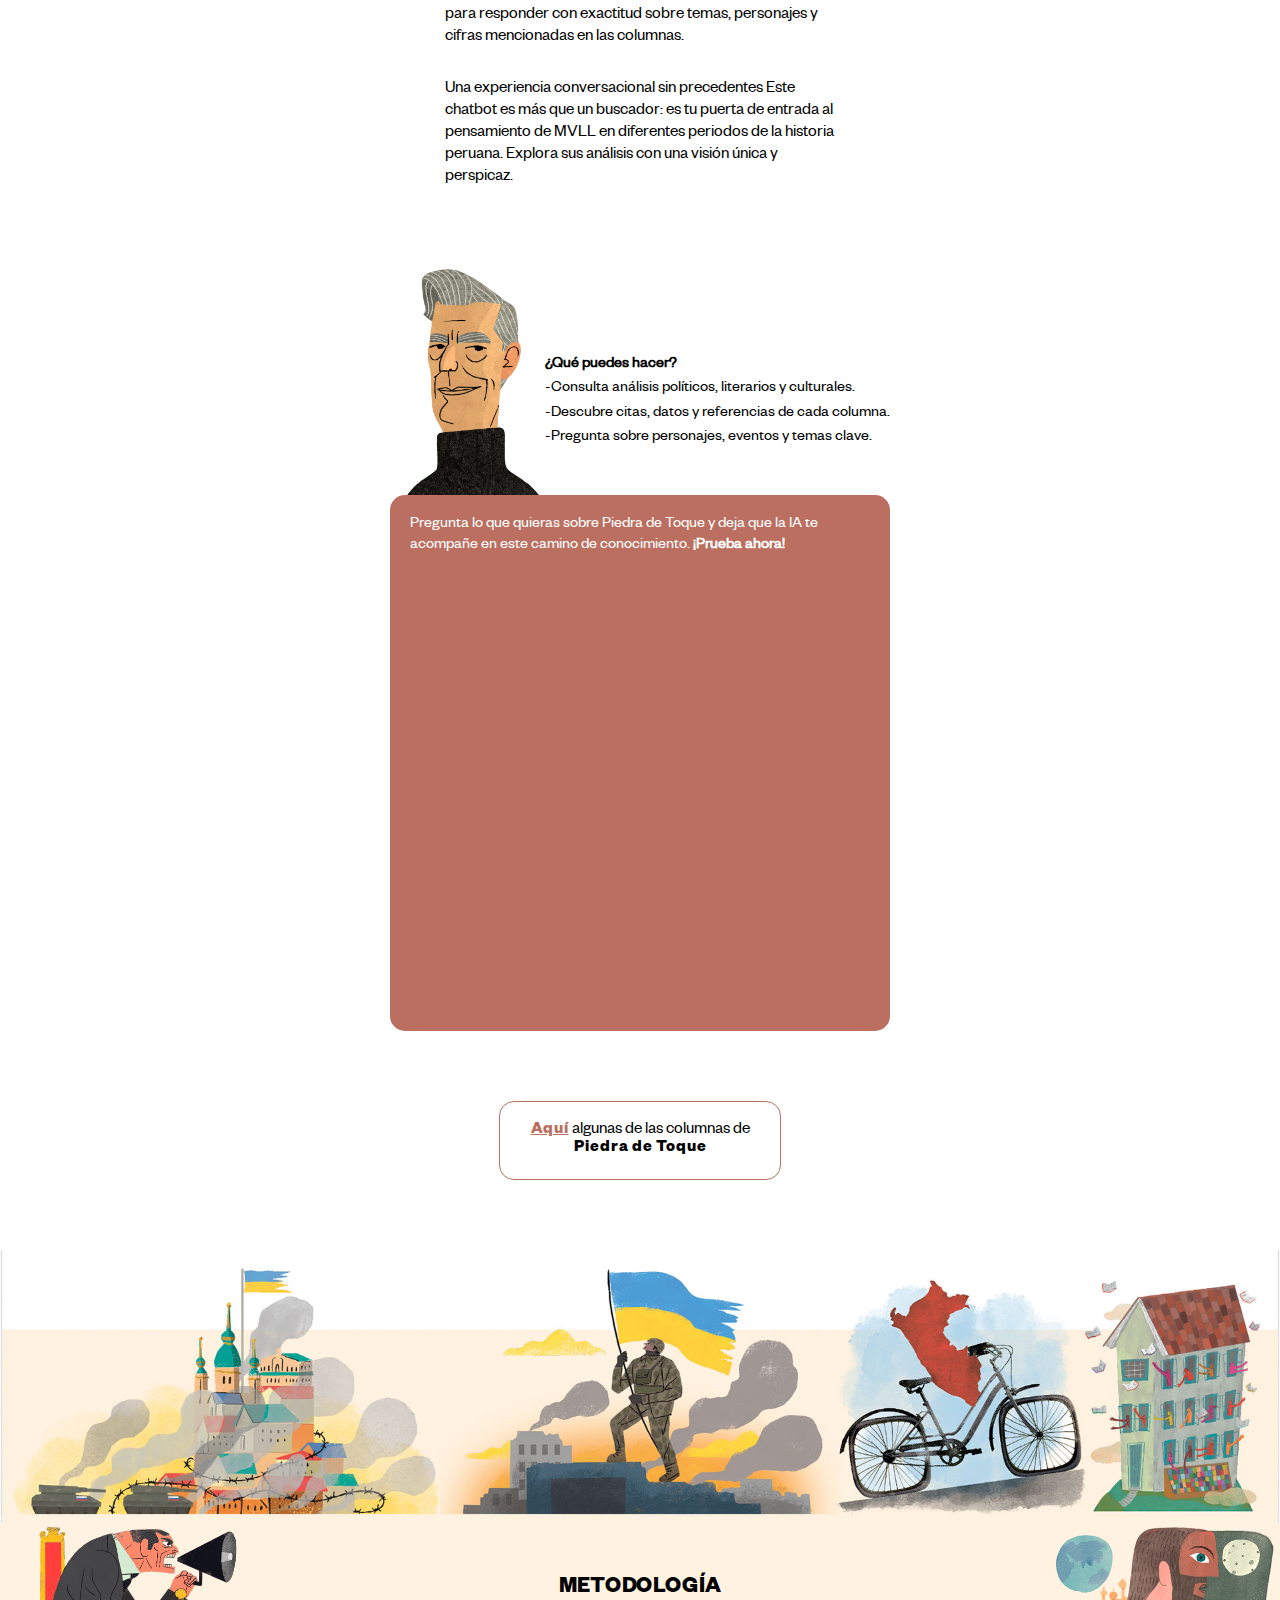
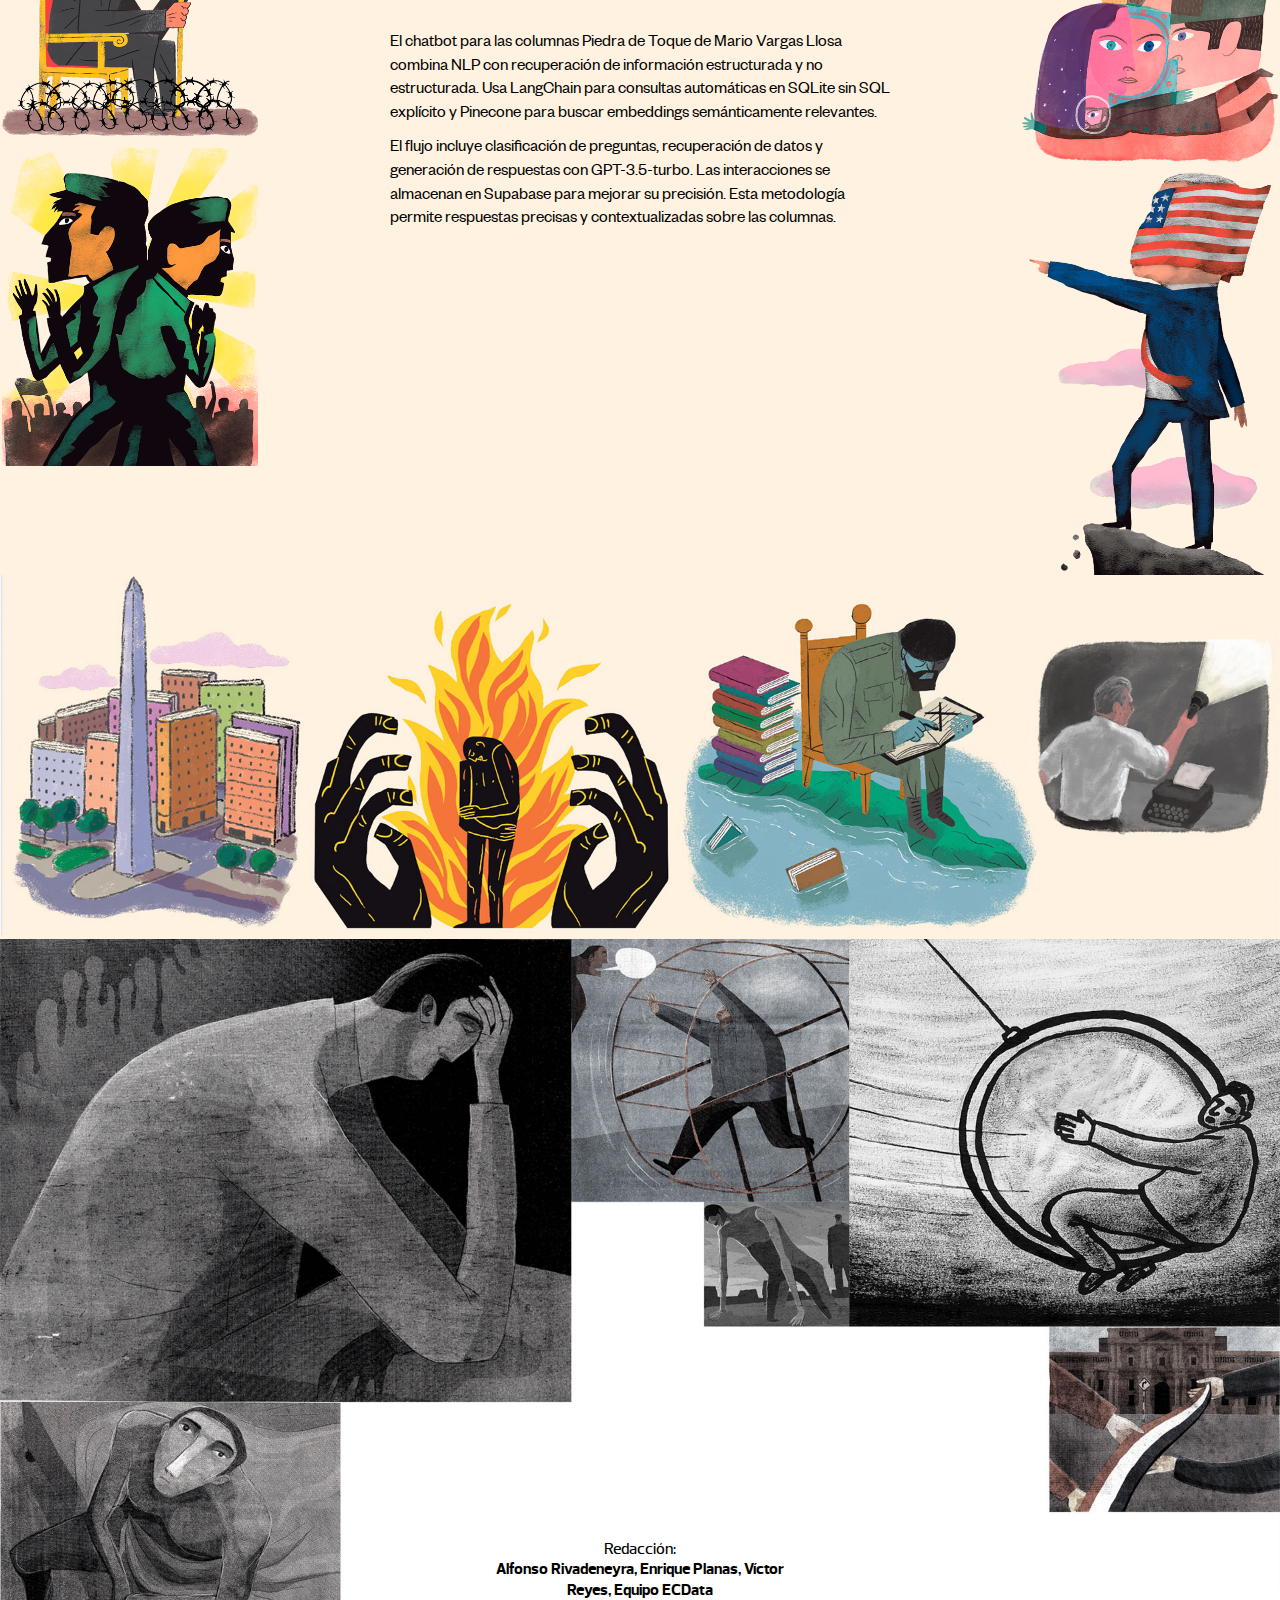
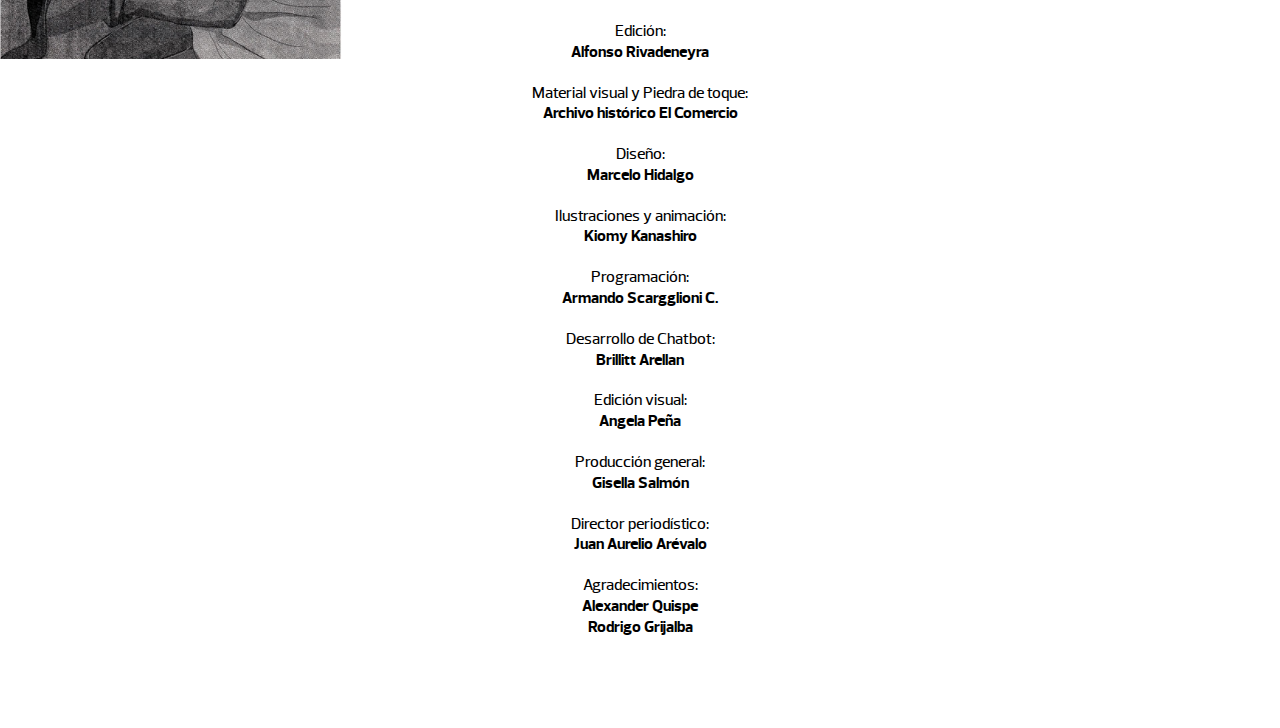
==== commit 20054671: "pdt" ====
--- a/capitulo-1/index.html
+++ b/capitulo-1/index.html
@@ -39,7 +39,7 @@
         <h5>Capítulo 1</h5>
         <img src="../img/icon-pdt.png" alt="" width="100%">
         <h1>Descubre Piedra de Toque</h1>
-        <!--<h3>LOREM IPSUM DOLOR SIT AMET</h3>-->
+        <h3>¿Quieres conocer las columnas de MVLL como nunca antes?</h3>
     </div>
 
     <div class="box-main-pdt">
@@ -57,7 +57,7 @@
             <span class="separador-autor"></span>
         </div>
 
-        <h4>¿Quieres conocer las columnas de MVLL como nunca antes?</h4>
+        <!--<h4>¿Quieres conocer las columnas de MVLL como nunca antes?</h4>-->
 
         <p class="bajada-pdt">
             Hemos creado un asistente virtual único, entrenado con todas las columnas Piedra de Toque de Mario Vargas Llosa publicadas en El Comercio entre 1991 y 2023. Un corpus de 261 artículos, ahora a tu alcance con ayuda de la inteligencia artificial.
--- a/css/style.css
+++ b/css/style.css
@@ -305,6 +305,10 @@
         }
         #capitulo .header-interior-capitulo-1 h1{
             max-width: 490px;
+        }
+        #capitulo .header-interior-capitulo-1 h3{
+            max-width: 600px;
+            text-transform: uppercase;
         }
     .header-interior-capitulo-2{
         background-color: #C79421;
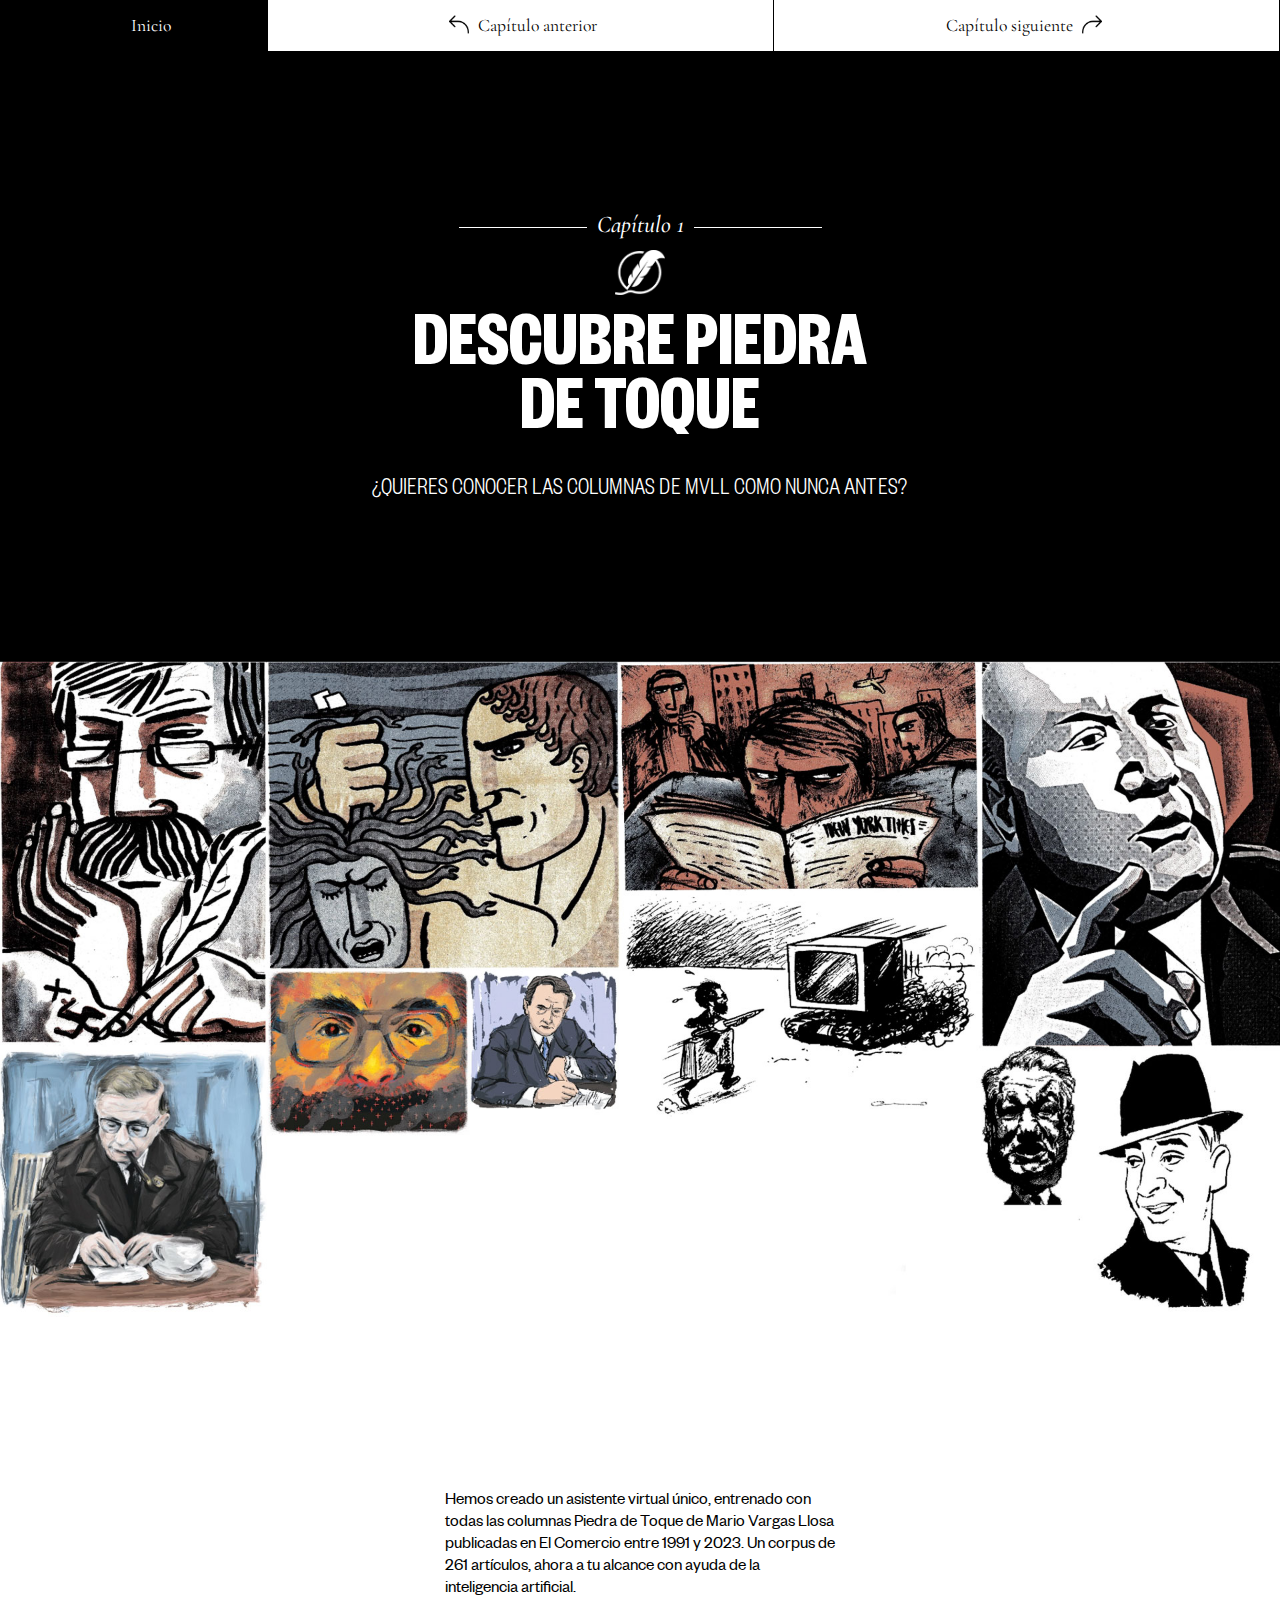
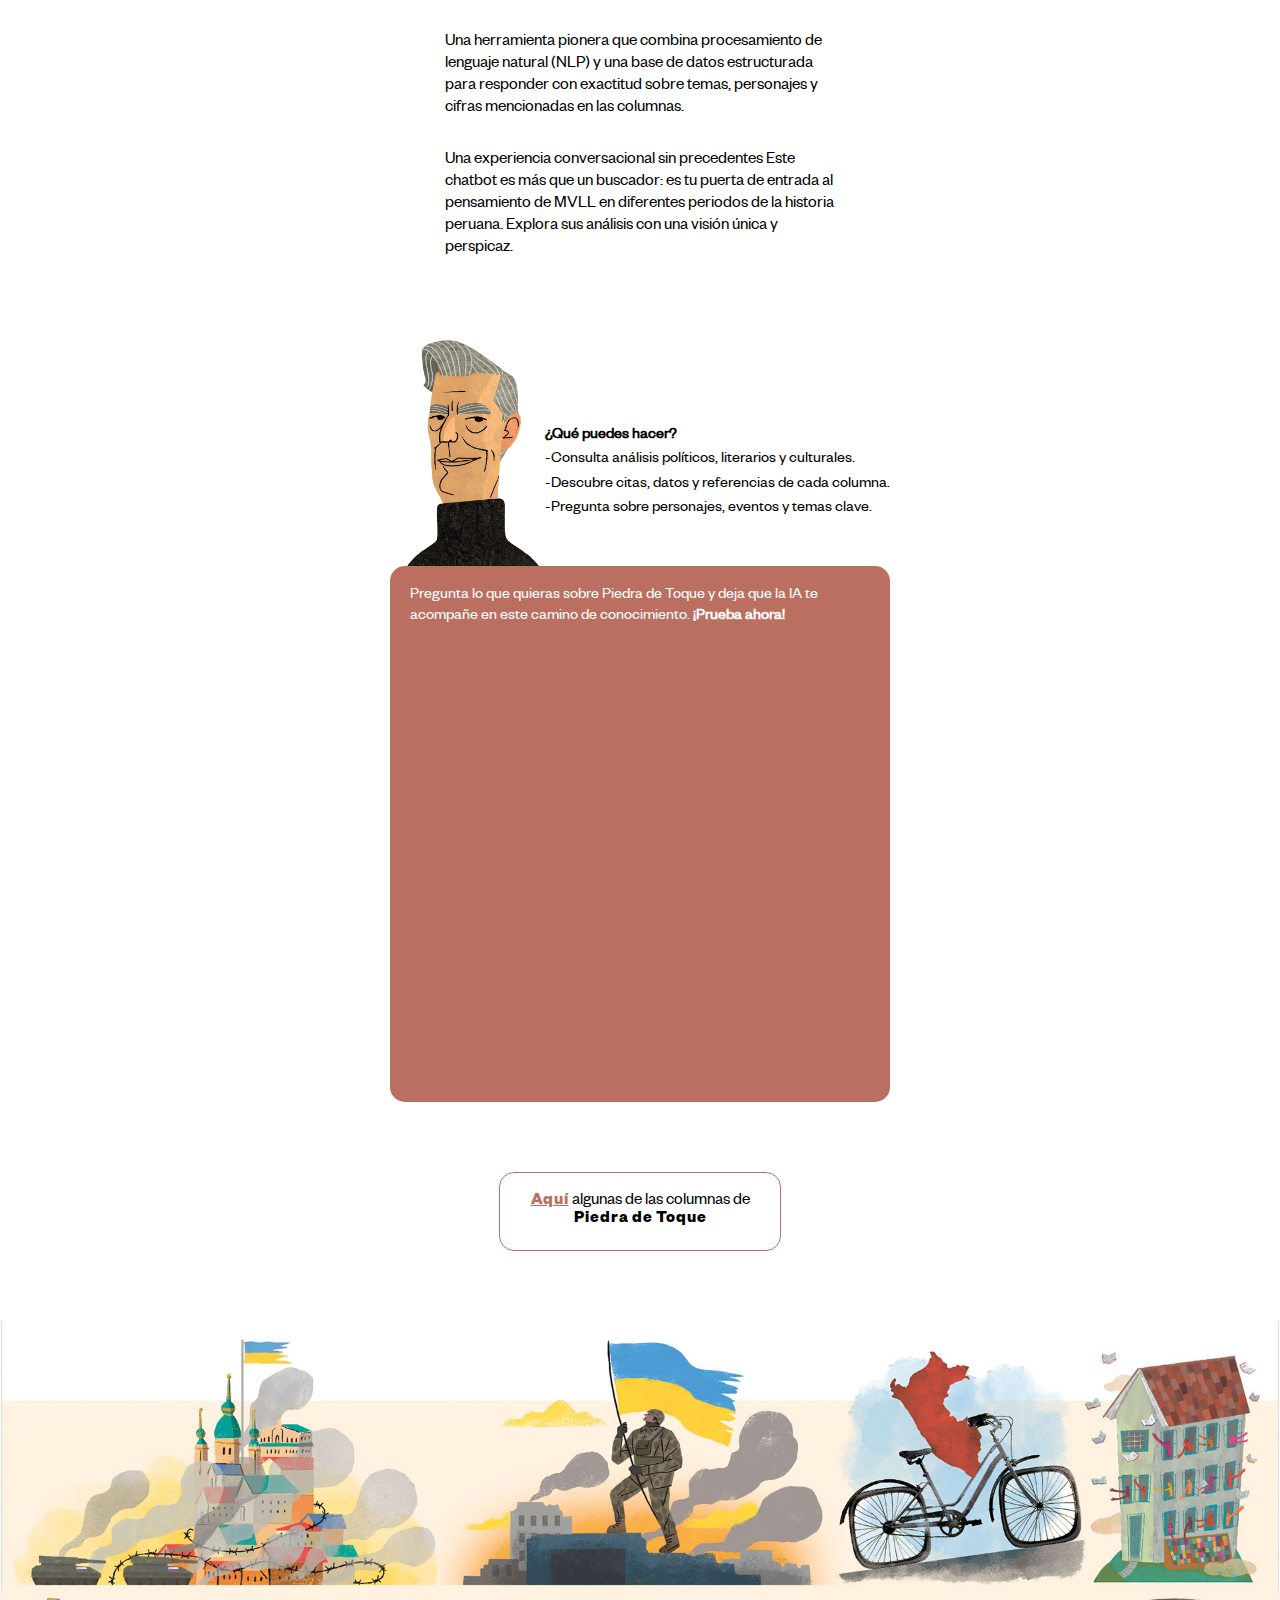
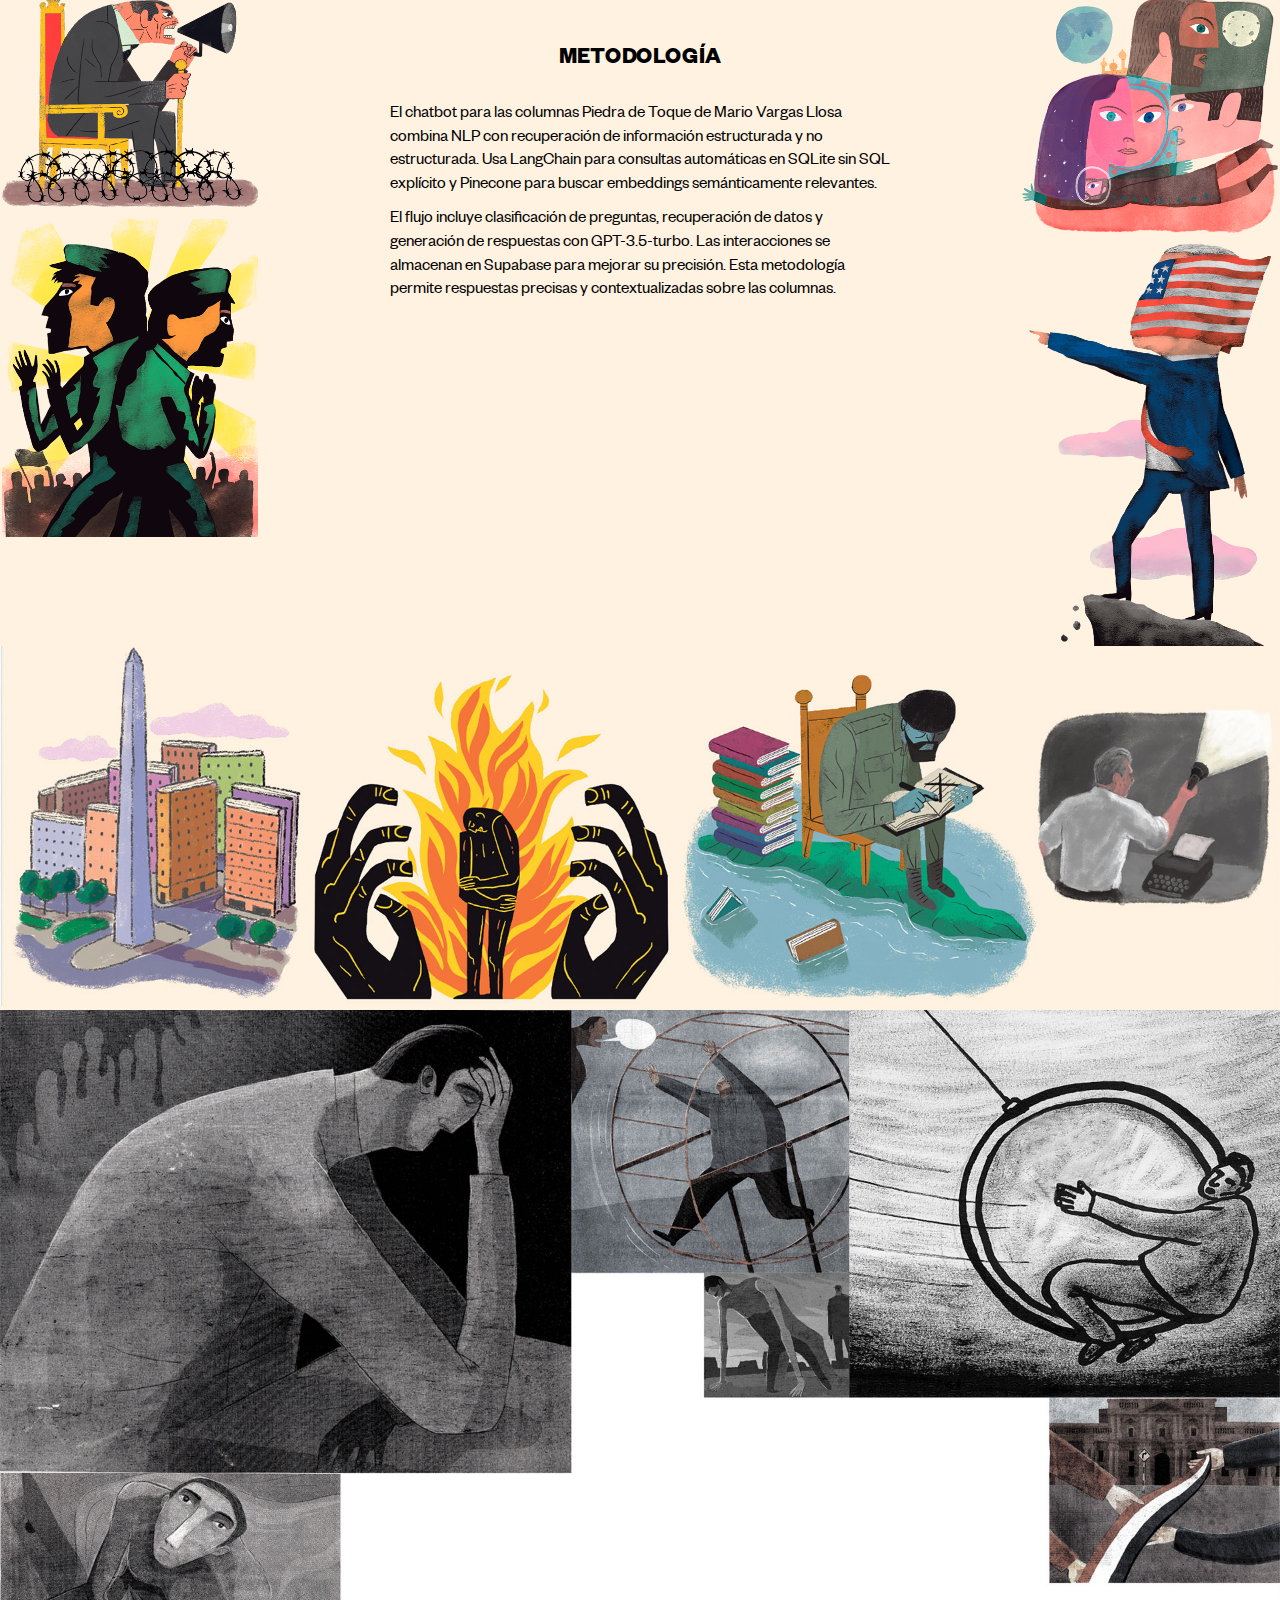
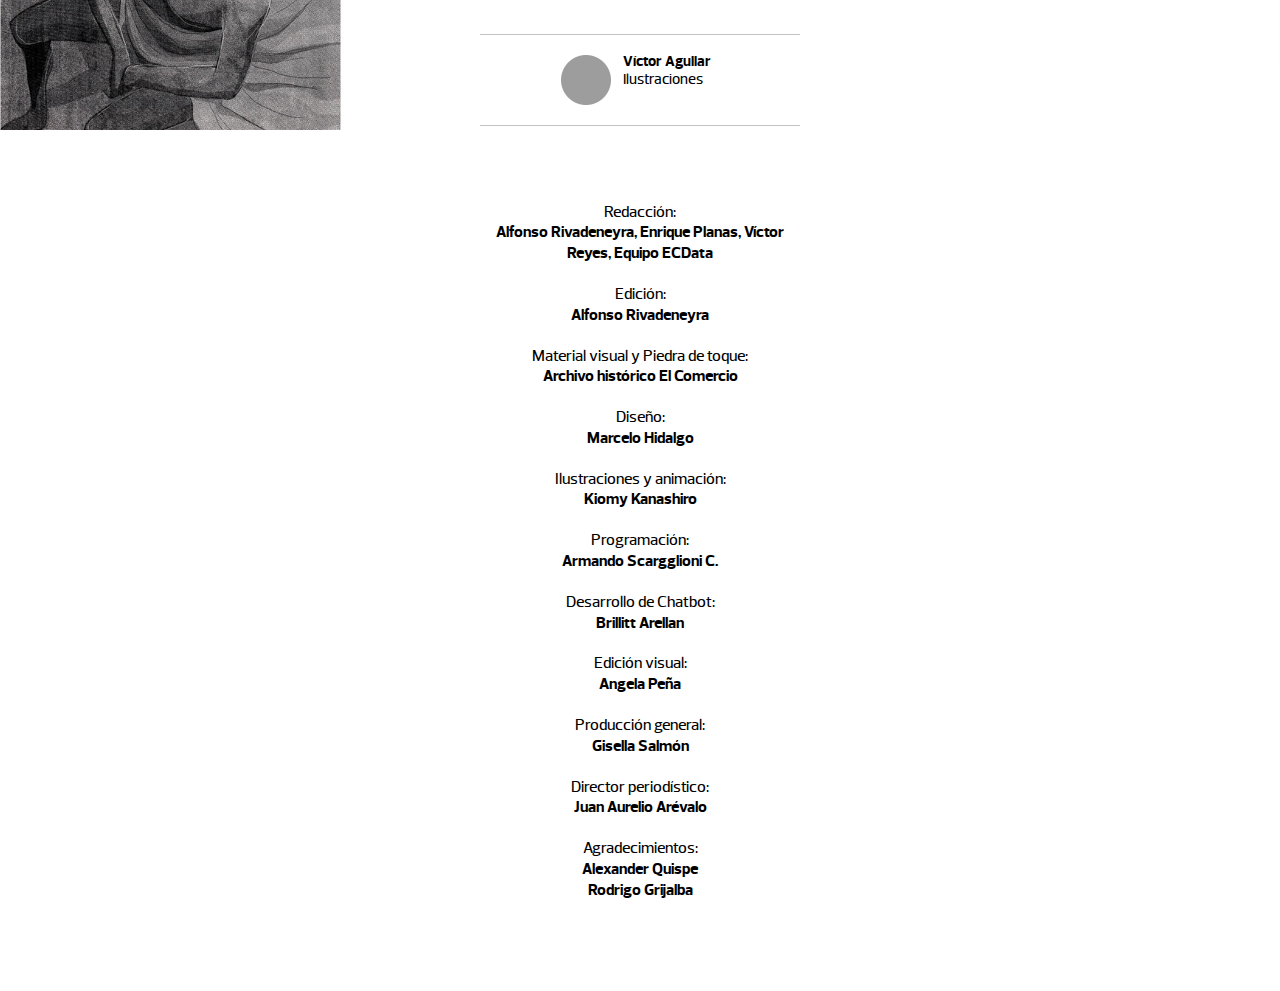
==== commit 221fa04d: "pdt" ====
--- a/capitulo-1/index.html
+++ b/capitulo-1/index.html
@@ -45,17 +45,7 @@
     <div class="box-main-pdt">
         <div class="bg-pdt-1"></div>
 
-        <div class="box-main-autor">
-            <span class="separador-autor"></span>
-            <div class="box-autor">
-                <img src="../img/bg-autor.png" alt="" width="100%">
-                <div class="info-autor">
-                    <h5>Víctor Aguilar</h5>
-                    <h6>Ilustraciones</h6>
-                </div>
-            </div>
-            <span class="separador-autor"></span>
-        </div>
+       
 
         <!--<h4>¿Quieres conocer las columnas de MVLL como nunca antes?</h4>-->
 
@@ -109,6 +99,19 @@
     </div>
 
     <div class="box-footer footer-pdt">
+
+        <div class="box-main-autor">
+            <span class="separador-autor"></span>
+            <div class="box-autor">
+                <img src="../img/bg-autor.png" alt="" width="100%">
+                <div class="info-autor">
+                    <h5>Víctor Aguilar</h5>
+                    <h6>Ilustraciones</h6>
+                </div>
+            </div>
+            <span class="separador-autor"></span>
+        </div>
+
         <img src="https://nuevasnarrativasec.github.io/edificio-comercio-centenario/img/logo-comercio.png" alt="" width="100%">
         <ul>
             <li>
--- a/css/style.css
+++ b/css/style.css
@@ -1640,7 +1640,7 @@
         }
 .footer-pdt{
     background-color: transparent;
-    margin-top: -250px;
+    margin-top: -220px;
 }
 .flecha-subir{
     bottom: 20px;
@@ -1987,14 +1987,14 @@
     
 }
   
-@media (max-width: 1000px){
+@media only screen and (max-width: 1000px){
     
     .timeline{
         width:100%;
     }
 }
   
-@media (max-width: 768px){
+@media only screen and (max-width: 768px){
     .timeline{
         width:100%;
     }
@@ -2037,7 +2037,7 @@
 }
 
 
-@media (max-width: 360px){
+@media only screen and (max-width: 360px){
 
     .box-timeline .margin-top-93 {
         padding-top: 93px;
@@ -2135,7 +2135,7 @@
 
 }
 
-@media (min-width: 375px) {
+@media only screen and (max-width: 375px) {
 
     .box-timeline .margin-bottom-112{
         margin-bottom: 154px;
@@ -2230,7 +2230,7 @@
 
 }
 
-@media (min-width: 412px) {
+@media only screen and (max-width: 412px) {
 
     .box-timeline .margin-bottom-112{
         margin-bottom: 154px;
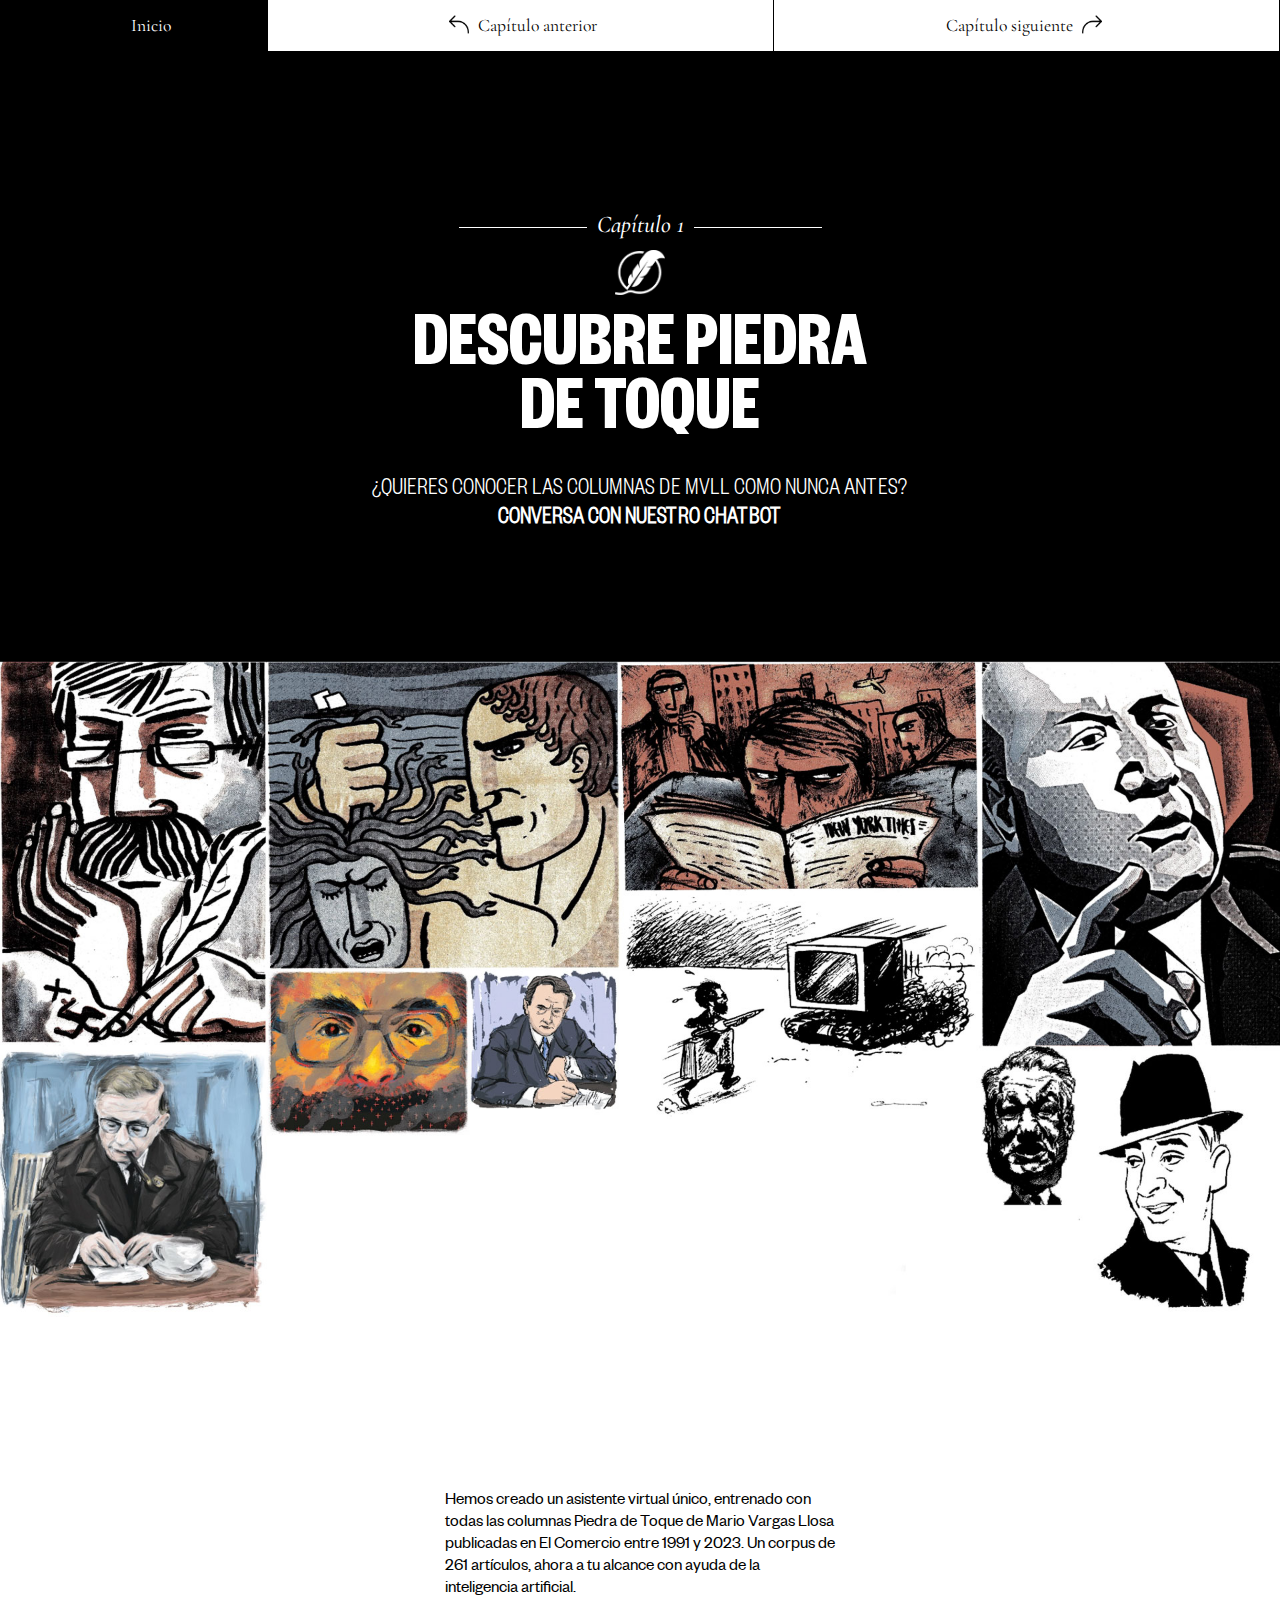
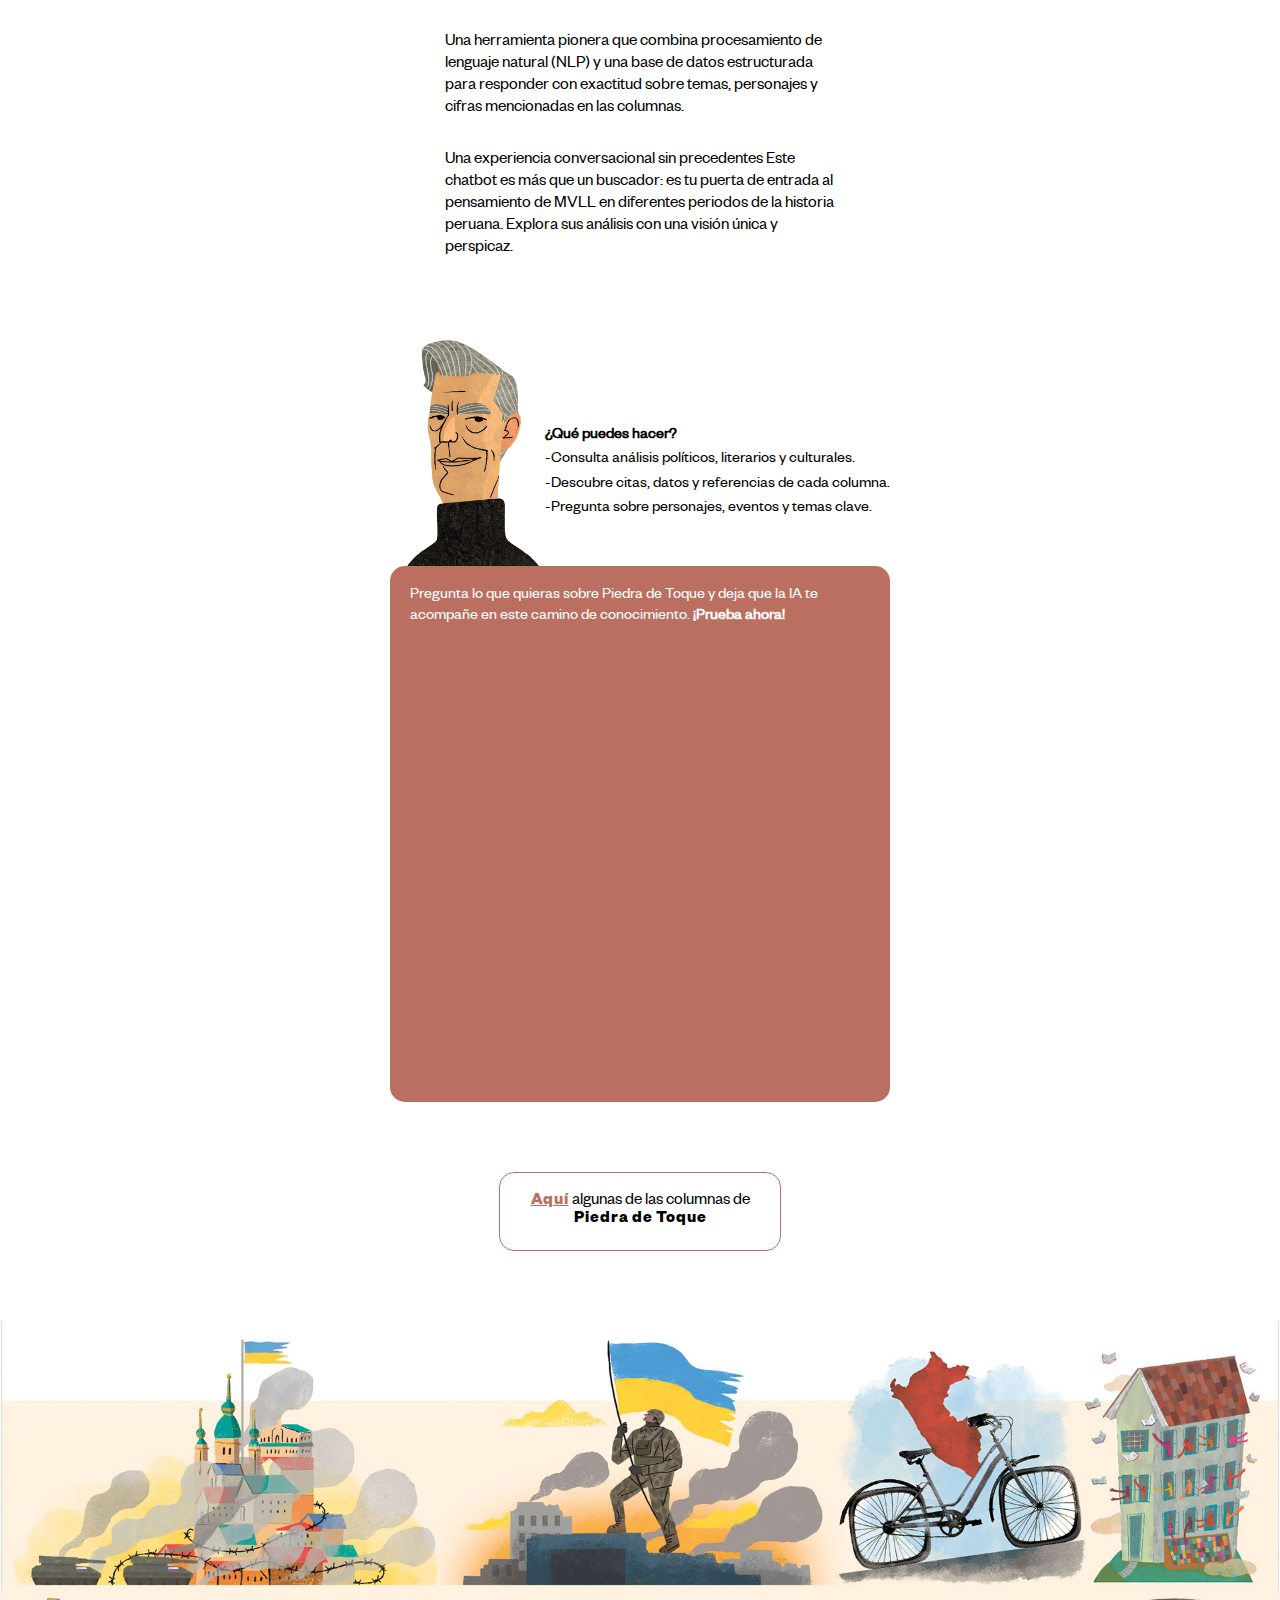
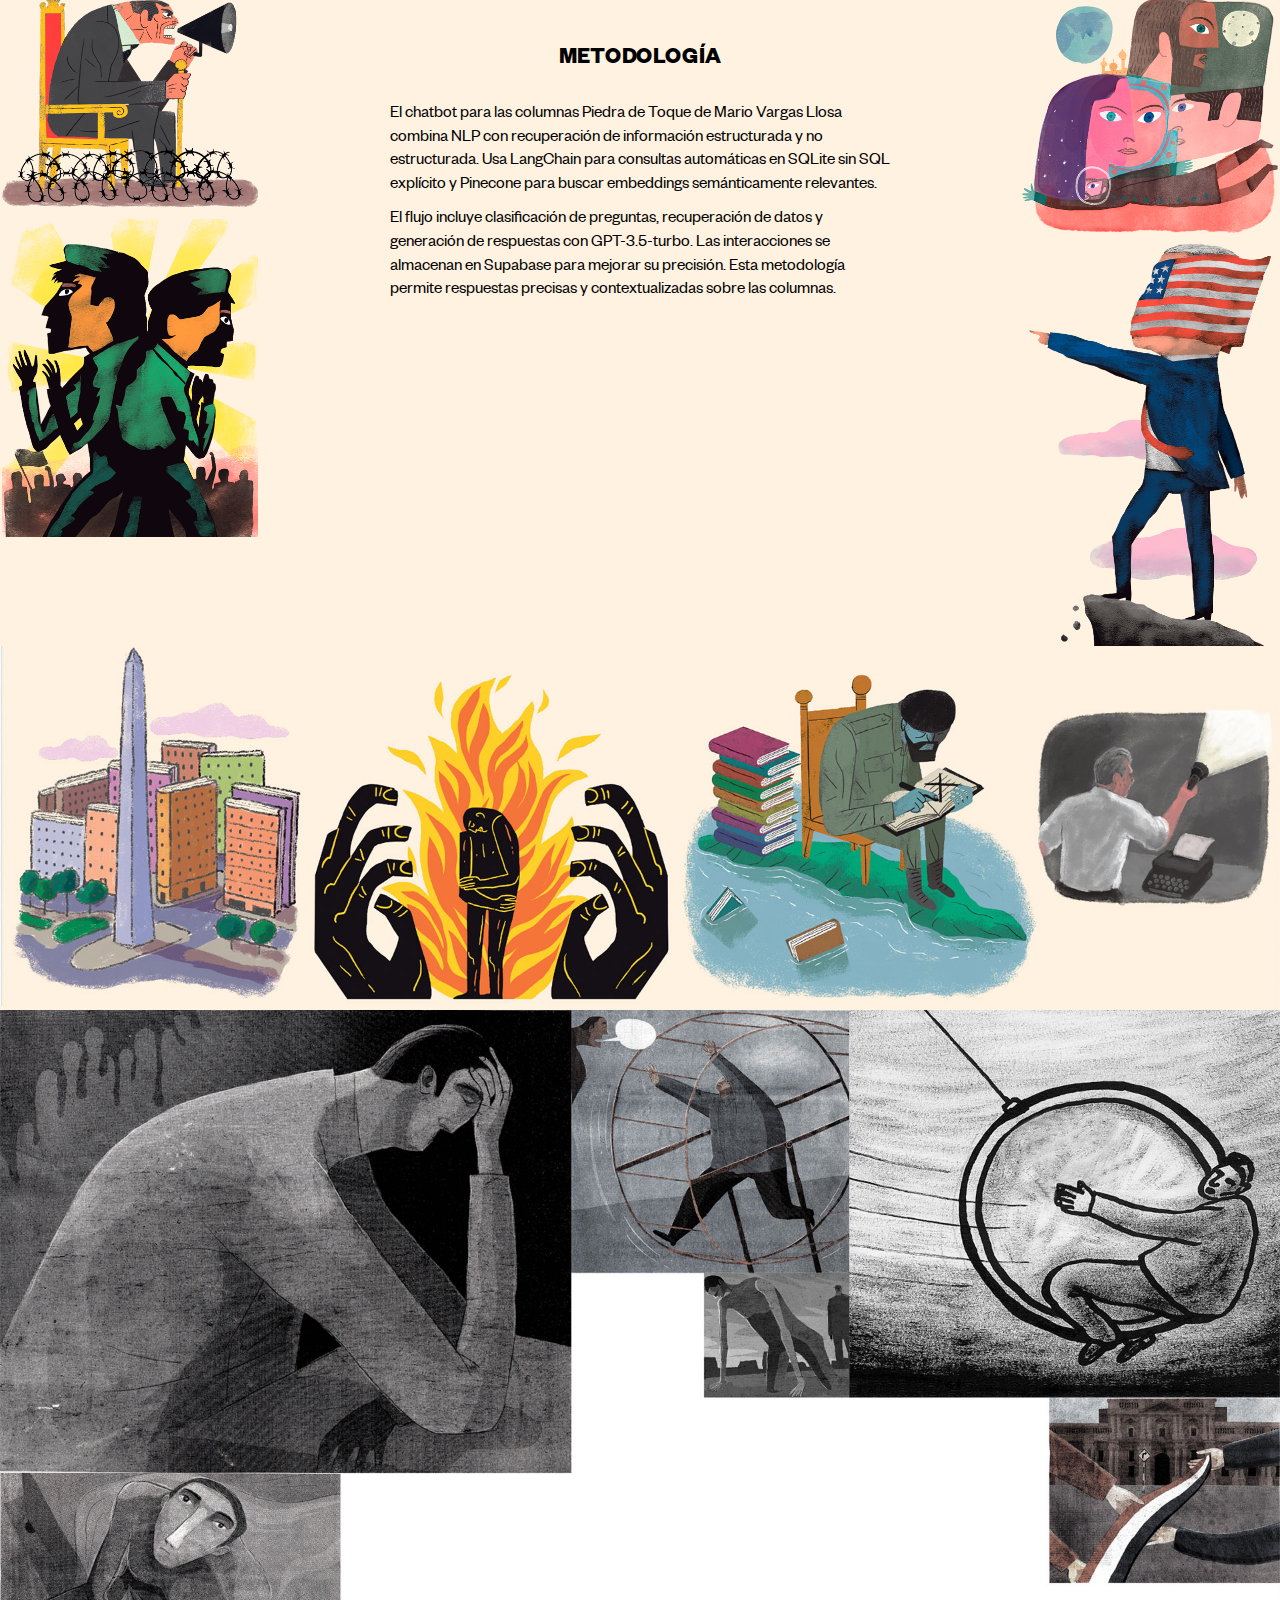
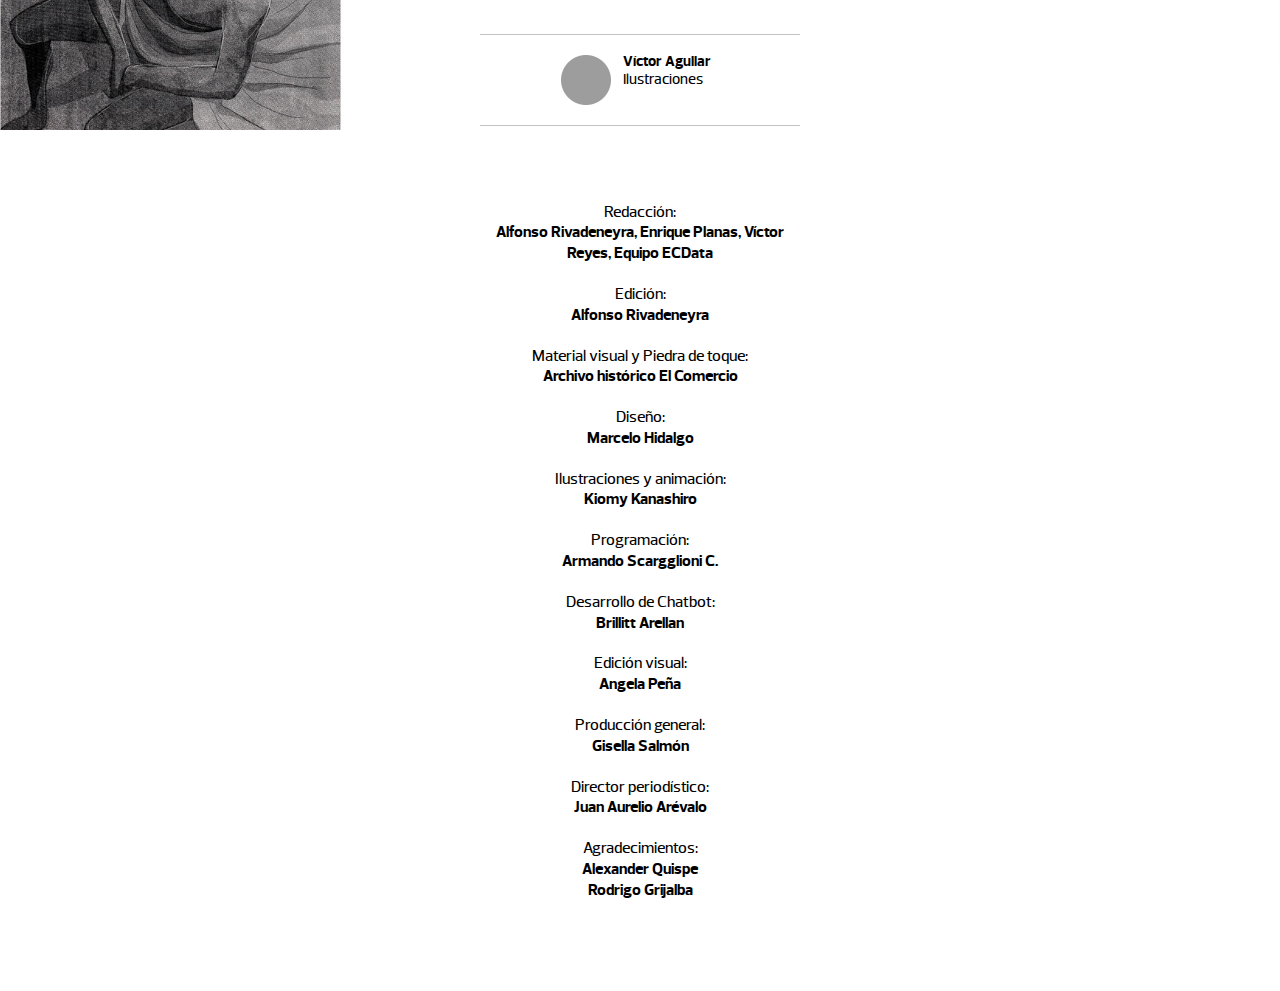
==== commit 279c9eaa: "pdt" ====
--- a/capitulo-1/index.html
+++ b/capitulo-1/index.html
@@ -39,7 +39,7 @@
         <h5>Capítulo 1</h5>
         <img src="../img/icon-pdt.png" alt="" width="100%">
         <h1>Descubre Piedra de Toque</h1>
-        <h3>¿Quieres conocer las columnas de MVLL como nunca antes?</h3>
+        <h3>¿Quieres conocer las columnas de MVLL como nunca antes? <span style="font-weight: bold;">Conversa con nuestro CHATBOT</span></h3>
     </div>
 
     <div class="box-main-pdt">
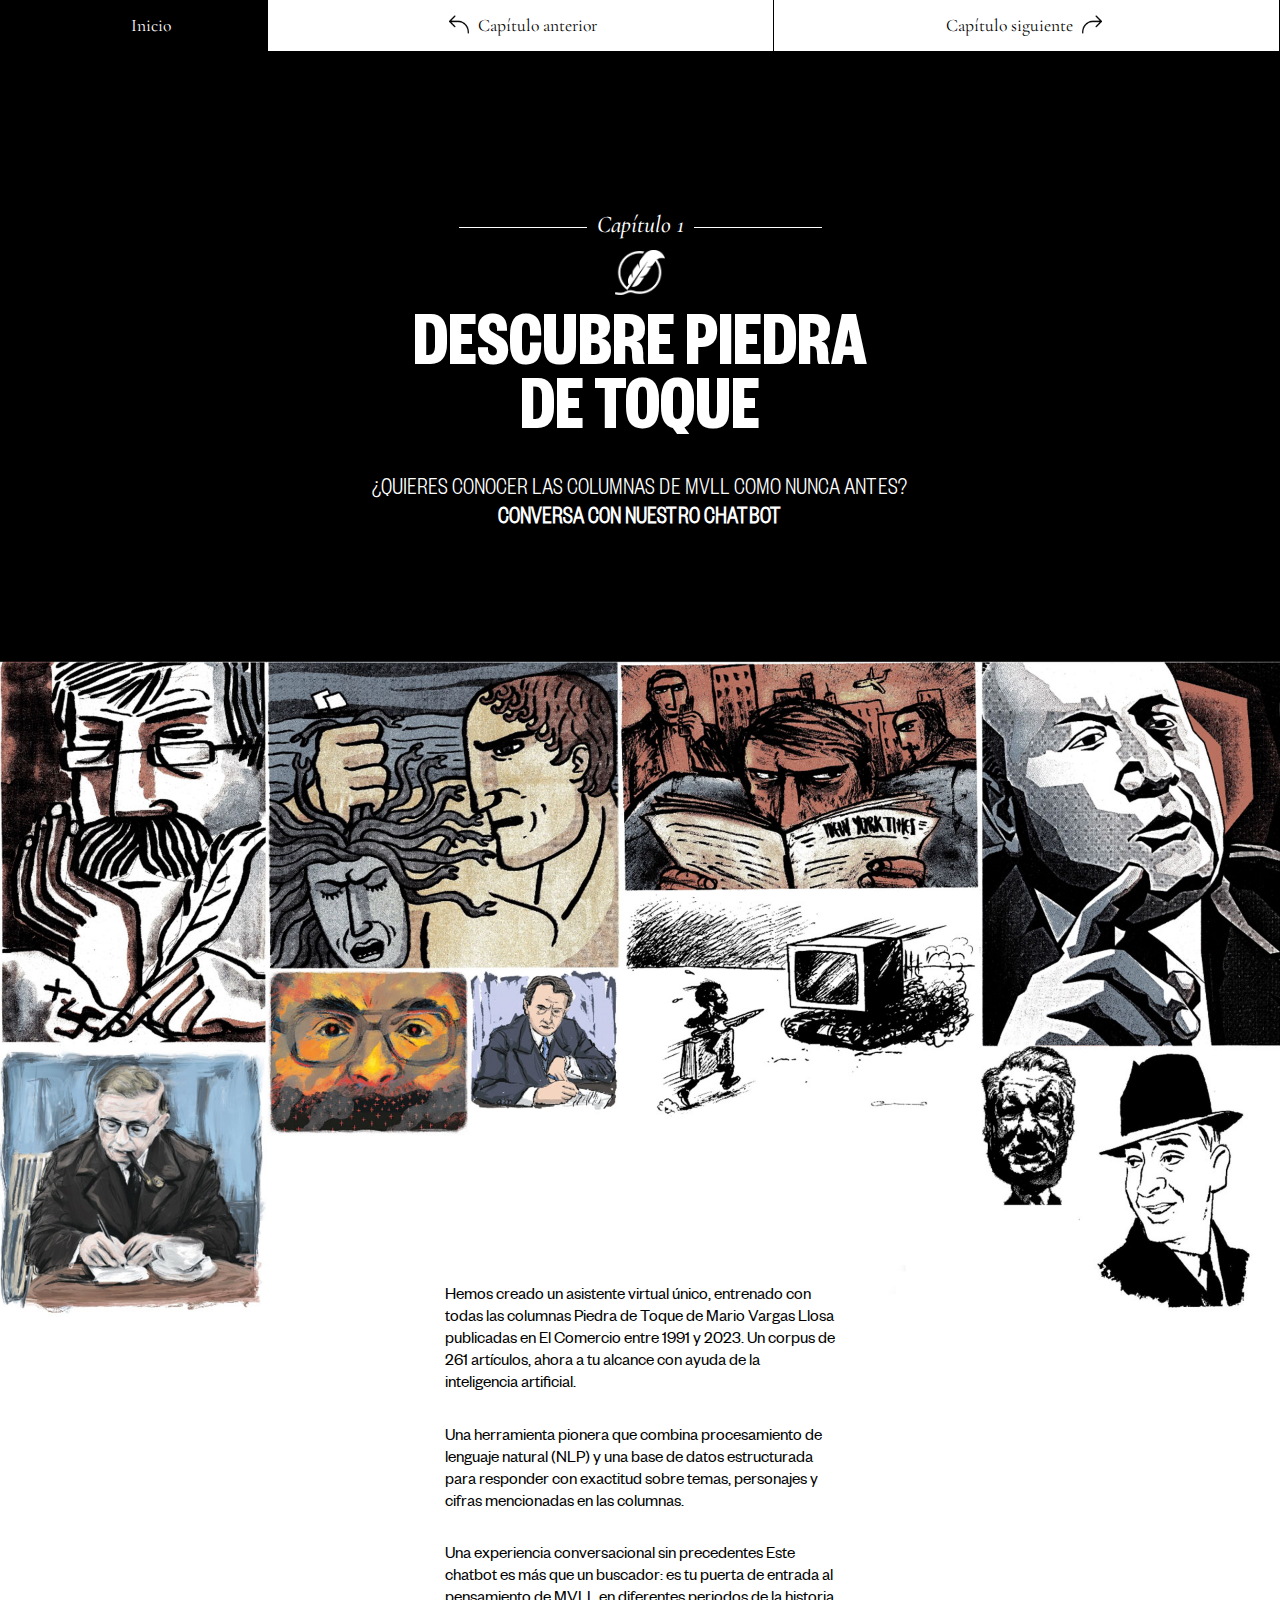
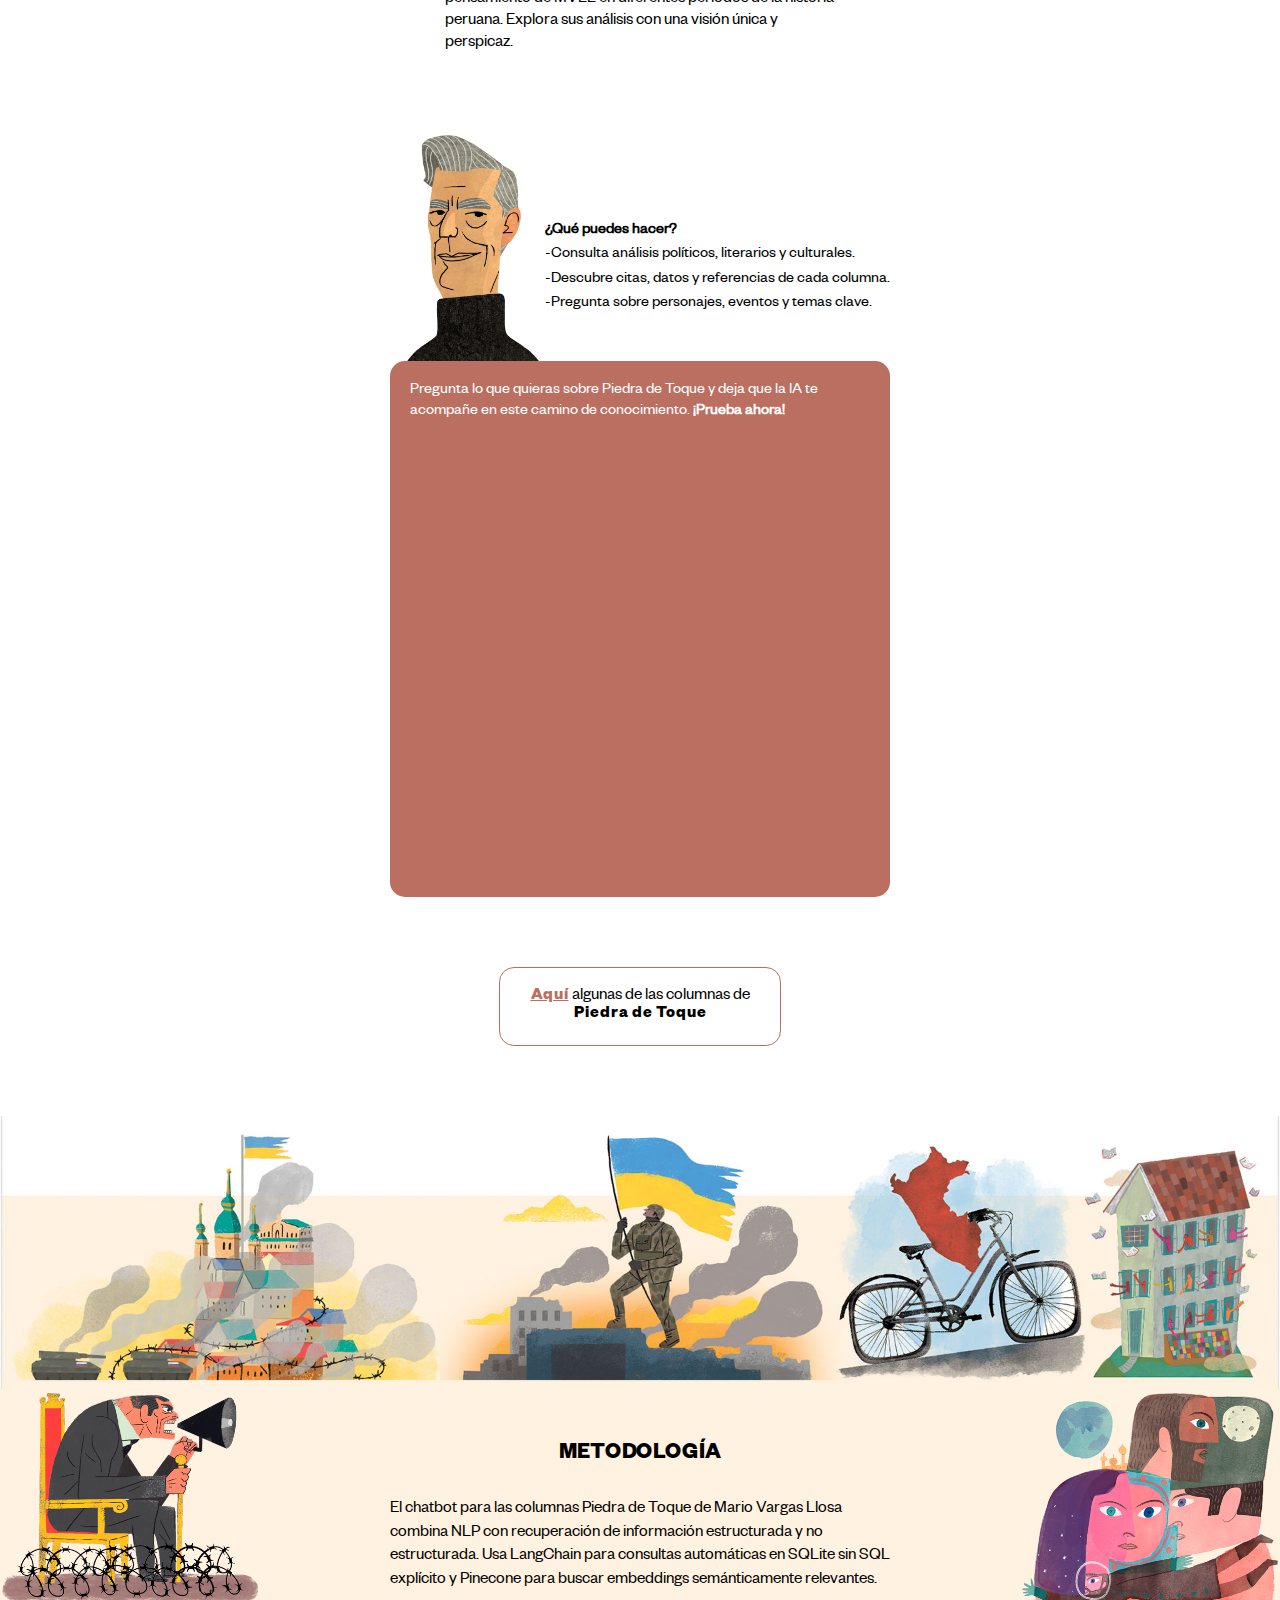
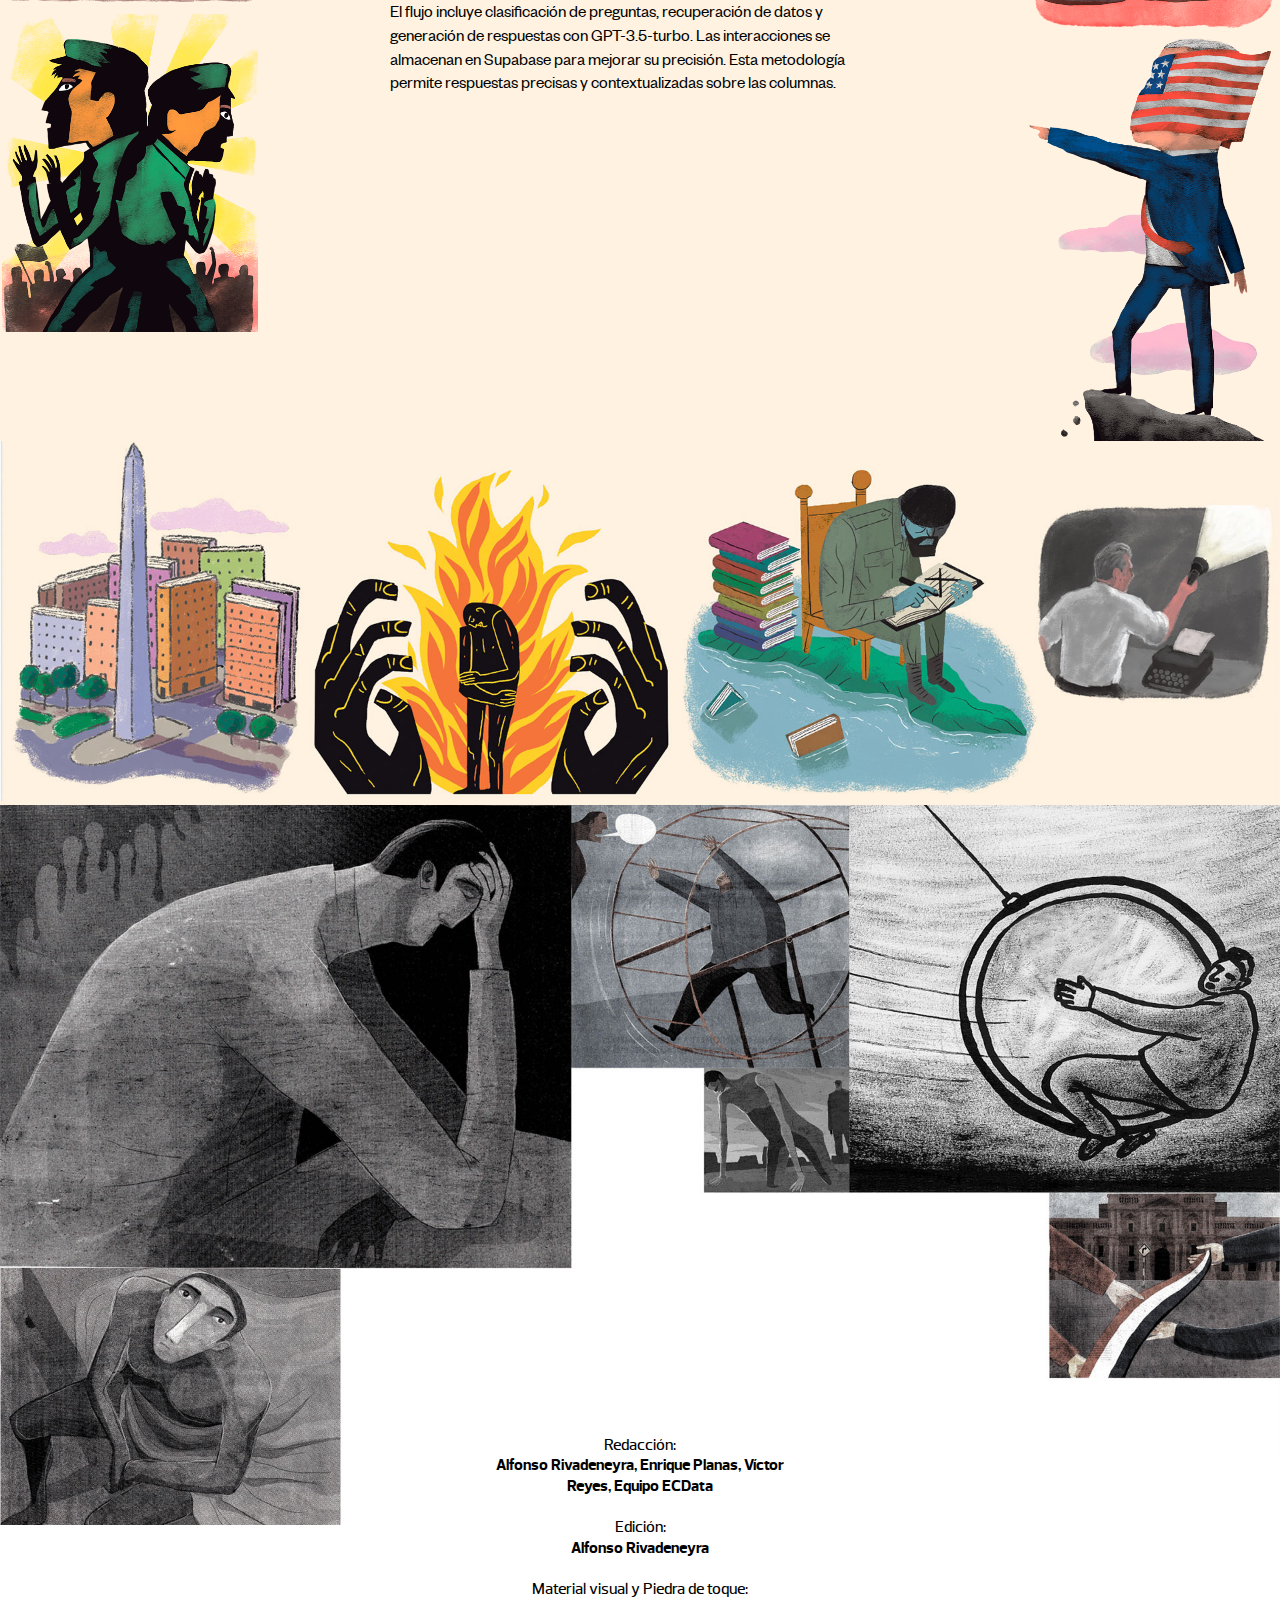
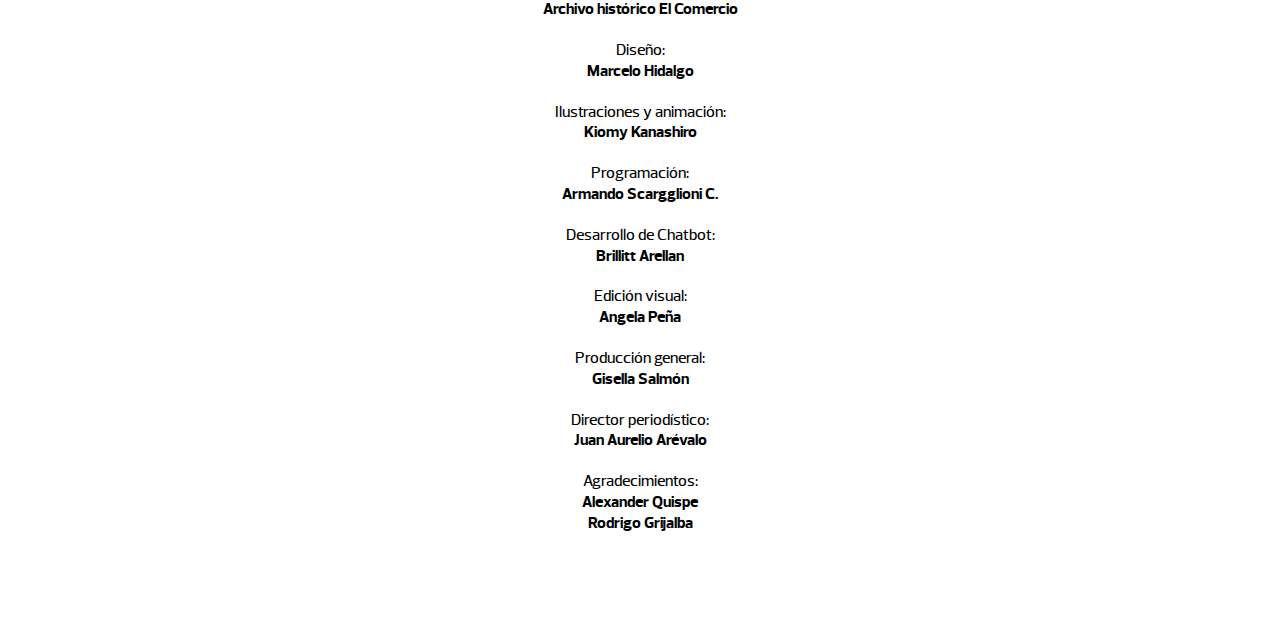
==== commit 851693fd: "pdt" ====
--- a/capitulo-1/index.html
+++ b/capitulo-1/index.html
@@ -49,7 +49,7 @@
 
         <!--<h4>¿Quieres conocer las columnas de MVLL como nunca antes?</h4>-->
 
-        <p class="bajada-pdt">
+        <p class="bajada-pdt" style="margin-top: -175px;">
             Hemos creado un asistente virtual único, entrenado con todas las columnas Piedra de Toque de Mario Vargas Llosa publicadas en El Comercio entre 1991 y 2023. Un corpus de 261 artículos, ahora a tu alcance con ayuda de la inteligencia artificial.
         </p>
         <p class="bajada-pdt">
@@ -100,7 +100,7 @@
 
     <div class="box-footer footer-pdt">
 
-        <div class="box-main-autor">
+        <!--<div class="box-main-autor">
             <span class="separador-autor"></span>
             <div class="box-autor">
                 <img src="../img/bg-autor.png" alt="" width="100%">
@@ -110,7 +110,7 @@
                 </div>
             </div>
             <span class="separador-autor"></span>
-        </div>
+        </div>-->
 
         <img src="https://nuevasnarrativasec.github.io/edificio-comercio-centenario/img/logo-comercio.png" alt="" width="100%">
         <ul>
